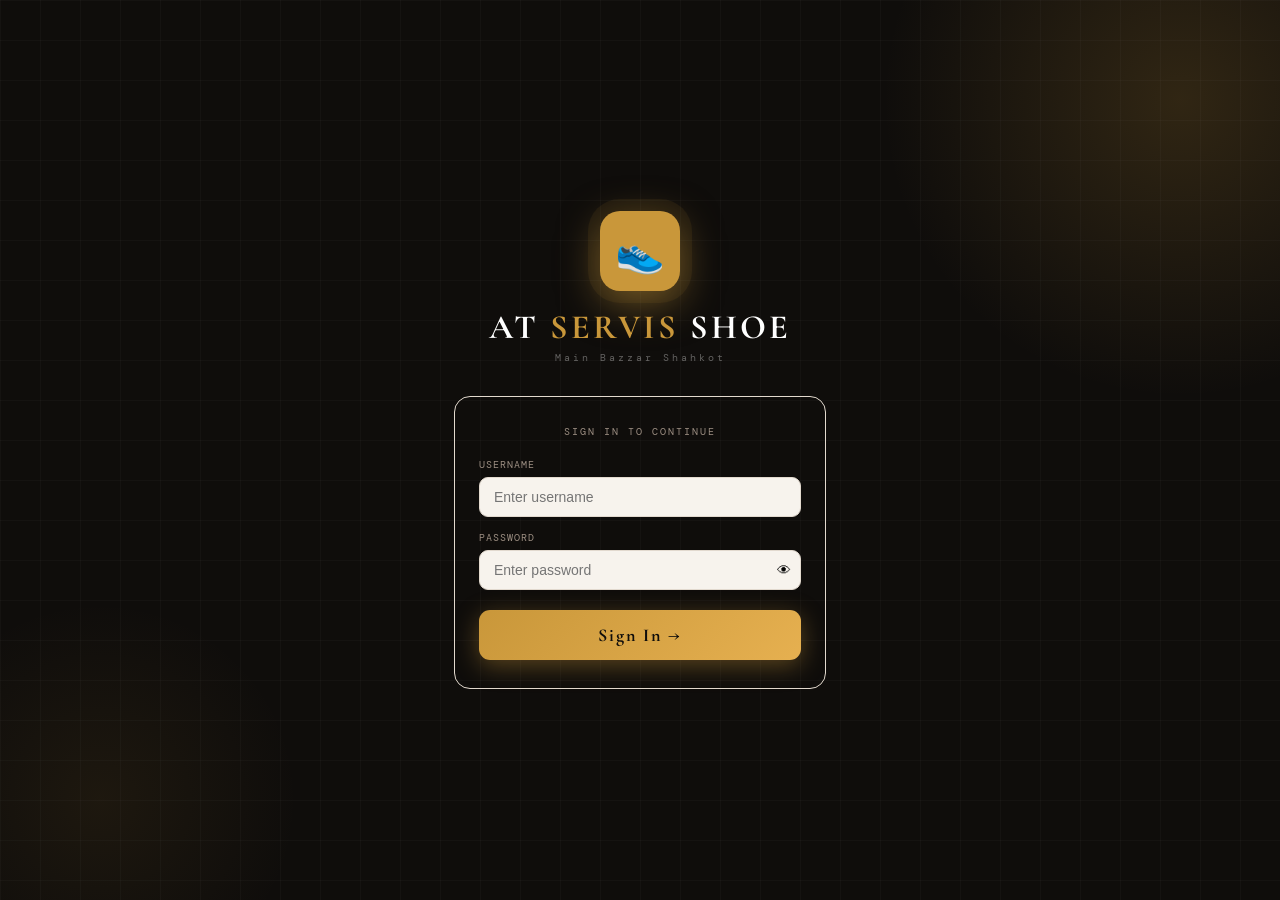
==== index.html.html @ 58db043b "Add files via upload" ====
<!DOCTYPE html>
<html lang="en">
<head>
<meta charset="UTF-8">
<meta name="viewport" content="width=device-width, initial-scale=1.0, maximum-scale=1.0, user-scalable=no">
<script>(function(){try{var t=localStorage.getItem('sc_theme');if(t==='dark')document.documentElement.setAttribute('data-theme','dark');}catch(e){}})();</script>
<title>AT SERVIS SHOE — Billing System</title>
<link href="https://fonts.googleapis.com/css2?family=Cormorant+Garamond:wght@400;600;700&family=DM+Mono:wght@300;400;500&family=Inter:wght@300;400;500;600&display=swap" rel="stylesheet">
<style>
:root{
  --ink:#0F0D0B;--text:#0F0D0B;--bg:#F7F3ED;--card:#FFFFFF;--gold:#C9973A;--gold-light:#F5E6C8;
  --rust:#A84232;--rust-light:#FAEAE6;--green:#2E7D52;--green-light:#E6F4ED;
  --border:#E2D9CE;--muted:#9C8E82;--sidebar:#1A1612;--sidebar-border:rgba(255,255,255,0.07);
  --amber:#9A6F00;--amber-light:#FFF8E7;--blue:#1E4FA3;--blue-light:#EAF2FF;
  --shadow-sm:0 1px 4px rgba(15,13,11,0.06);--shadow-md:0 4px 16px rgba(15,13,11,0.1);--shadow-lg:0 12px 40px rgba(15,13,11,0.14);
  --hdr:56px;--row-hover:#faf7f3;
}
html[data-theme="dark"]{
  --text:#EFE9E0;--bg:#15120F;--card:#221D18;
  --gold-light:rgba(201,151,58,0.16);
  --rust:#E2685A;--rust-light:rgba(168,66,50,0.2);--green:#4FBE85;--green-light:rgba(46,125,82,0.2);
  --border:#3B342B;--muted:#A89A8C;
  --amber:#E0B559;--amber-light:rgba(154,111,0,0.2);--blue:#6FA3EC;--blue-light:rgba(30,79,163,0.22);
  --shadow-sm:0 1px 4px rgba(0,0,0,0.35);--shadow-md:0 4px 16px rgba(0,0,0,0.45);--shadow-lg:0 12px 40px rgba(0,0,0,0.55);
  --row-hover:rgba(255,255,255,0.05);
}
html[data-theme="dark"] .bar-bg,html[data-theme="dark"] .exp-bar-wrap{background:#332C24;}
html[data-theme="dark"] .login-screen{background:#0F0D0B;}
html[data-theme="dark"] #loginScreen .login-card-inner{background:var(--card);border-color:var(--border);}
html[data-theme="dark"] #loginScreen input{background:#1A1612;border-color:var(--border);color:var(--text);}
html[data-theme="dark"] #loginScreen input::placeholder{color:var(--muted);}
html[data-theme="dark"] .modal-card{background:var(--card);}
html[data-theme="dark"] .inner{background:var(--card);}
*{margin:0;padding:0;box-sizing:border-box;-webkit-tap-highlight-color:transparent;}
html,body{height:100%;overflow:hidden;}
body{font-family:'Inter',sans-serif;background:var(--bg);color:var(--text);font-size:13px;transition:background-color .25s ease,color .25s ease;}
::-webkit-scrollbar{width:4px;height:4px;}
::-webkit-scrollbar-thumb{background:var(--border);border-radius:2px;}

/* ══ PRINT - BLACK & WHITE THERMAL ══ */
@media print{
  *{-webkit-print-color-adjust:exact!important;print-color-adjust:exact!important;}
  body{width:80mm;margin:0;font-family:'Courier New',Courier,monospace;font-size:11px;overflow:visible;background:#fff!important;color:#000!important;}
  .login-screen,.rcpt-overlay,.modal-bg,.toast,header,.page,.rcpt-actions{display:none!important;}
  .print-receipt{display:block!important;}
  /* Force all backgrounds to white, all text to black for B&W printers */
  .rcpt-head{background:#fff!important;color:#000!important;padding:12px 14px;text-align:center;border-bottom:3px solid #000;}
  .rcpt-logo{font-size:16px!important;letter-spacing:4px;font-weight:bold;}
  .rcpt-logo span{color:#fff!important;}
  .rcpt-tagline{color:#000!important;font-size:12px!important;font-weight:700!important;line-height:2!important;}
  .rcpt-body{padding:10px 14px;}
  .r-div{border-top:1px dashed #000!important;margin:7px 0;}
  .r-lbl{color:#555!important;font-size:9px;}
  .r-cust{font-size:13px;font-weight:bold;}
  .r-item-row{display:flex;justify-content:space-between;font-size:10px;margin-bottom:3px;}
  .r-tot-row{color:#555!important;font-size:10px;}
  .r-grand-row{font-size:15px;font-weight:bold;border-top:1px solid #000;padding-top:5px;margin-top:5px;}
  .r-pay-line{color:#555!important;font-size:9px;}
  .rcpt-pay-info{border:1px solid #ccc!important;background:#f9f9f9!important;padding:8px 10px;margin-top:8px;}
  .rcpt-pay-info *{color:#000!important;}
  .rpi-ttl{border-bottom:1px dashed #ccc!important;padding-bottom:5px;margin-bottom:6px;font-size:8px;letter-spacing:2px;}
  .rpi-jc,.rpi-ep,.rpi-bk{color:#000!important;font-weight:bold;}
  .rcpt-footer{border-top:1px dashed #000!important;padding:10px 14px;text-align:center;font-size:9px;color:#444!important;line-height:1.8;}
  .rcpt-designer{font-size:8px;color:#888!important;text-align:center;padding-bottom:8px;}
  .rcpt-designer b{color:#000!important;}
}
.print-receipt{display:none;}

/* ══ LOGIN ══ */
.login-screen{
  position:fixed;inset:0;z-index:9999;display:none;
  background:#0F0D0B;overflow-y:auto;
}
.login-screen.show{display:flex;align-items:center;justify-content:center;}

/* animated background blobs */
.login-bg{
  position:fixed;inset:0;z-index:0;overflow:hidden;pointer-events:none;
}
.login-bg::before{
  content:'';position:absolute;
  width:600px;height:600px;border-radius:50%;
  background:radial-gradient(circle,rgba(201,151,58,0.18),transparent 70%);
  top:-200px;right:-200px;animation:blobFloat 8s ease-in-out infinite alternate;
}
.login-bg::after{
  content:'';position:absolute;
  width:400px;height:400px;border-radius:50%;
  background:radial-gradient(circle,rgba(201,151,58,0.08),transparent 70%);
  bottom:-100px;left:-100px;animation:blobFloat 10s ease-in-out infinite alternate-reverse;
}
@keyframes blobFloat{from{transform:translate(0,0) scale(1);}to{transform:translate(30px,20px) scale(1.08);}}

/* grid pattern overlay */
.login-grid{
  position:fixed;inset:0;z-index:0;pointer-events:none;
  background-image:
    linear-gradient(rgba(255,255,255,0.025) 1px,transparent 1px),
    linear-gradient(90deg,rgba(255,255,255,0.025) 1px,transparent 1px);
  background-size:40px 40px;
}

/* mobile: single column stacked */
.login-top-brand{
  position:relative;z-index:1;
  padding:40px 28px 20px;text-align:center;
  display:flex;flex-direction:column;align-items:center;
}
.ltb-icon{
  width:72px;height:72px;background:var(--gold);border-radius:20px;
  display:flex;align-items:center;justify-content:center;font-size:34px;
  box-shadow:0 8px 32px rgba(201,151,58,0.5),0 0 0 8px rgba(201,151,58,0.1);
  margin-bottom:18px;animation:iconPulse 3s ease-in-out infinite;
}
@keyframes iconPulse{0%,100%{box-shadow:0 8px 32px rgba(201,151,58,0.5),0 0 0 8px rgba(201,151,58,0.1);}50%{box-shadow:0 8px 40px rgba(201,151,58,0.6),0 0 0 16px rgba(201,151,58,0.06);}}
.ltb-brand{font-family:'Cormorant Garamond',serif;font-size:32px;font-weight:700;letter-spacing:6px;color:#fff;line-height:1;}
.ltb-brand span{color:var(--gold);}
.ltb-sub{font-family:'DM Mono',monospace;font-size:10px;color:rgba(255,255,255,0.3);letter-spacing:3px;margin-top:6px;}
.ltb-tagline{margin-top:14px;font-size:12px;color:rgba(255,255,255,0.4);line-height:1.7;max-width:280px;}

/* form card */
.login-card{
  position:relative;z-index:1;
  margin:0 16px 16px;
  background:rgba(255,255,255,0.97);
  border-radius:20px;
  padding:28px 24px 24px;
  box-shadow:0 24px 64px rgba(0,0,0,0.5),0 0 0 1px rgba(255,255,255,0.1);
  animation:cardSlide 0.5s cubic-bezier(0.34,1.2,0.64,1);
}
@keyframes cardSlide{from{opacity:0;transform:translateY(30px);}to{opacity:1;transform:translateY(0);}}
.lc-header{margin-bottom:22px;}
.lc-title{font-family:'Cormorant Garamond',serif;font-size:24px;font-weight:700;color:var(--ink);margin-bottom:3px;}
.lc-sub{font-size:12px;color:var(--muted);}

/* input group */
.lr-field{display:flex;flex-direction:column;gap:5px;margin-bottom:14px;}
.lr-label{font-family:'DM Mono',monospace;font-size:9px;letter-spacing:2.5px;text-transform:uppercase;color:var(--muted);}
.lr-input-wrap{position:relative;}
.lr-input-icon{position:absolute;left:13px;top:50%;transform:translateY(-50%);font-size:15px;pointer-events:none;}
.lr-input{
  width:100%;padding:13px 14px 13px 40px;
  border:1.5px solid var(--border);border-radius:10px;
  font-family:'Inter',sans-serif;font-size:15px;color:var(--ink);background:#fff;
  outline:none;transition:all 0.2s;
  /* bigger tap target */
  min-height:50px;
}
.lr-input:focus{border-color:var(--gold);box-shadow:0 0 0 4px rgba(201,151,58,0.12);}
.lr-input::placeholder{color:#bbb;}

/* password toggle */
.pw-toggle{
  position:absolute;right:12px;top:50%;transform:translateY(-50%);
  background:none;border:none;cursor:pointer;font-size:16px;color:var(--muted);
  padding:4px;border-radius:4px;line-height:1;
}

/* error */
.lr-error{
  background:var(--rust-light);border:1px solid #f0c4b8;border-radius:8px;
  padding:10px 14px;font-size:12px;color:var(--rust);font-family:'DM Mono',monospace;
  margin-bottom:14px;display:none;align-items:center;gap:8px;
}
.lr-error.show{display:flex;}

/* sign in button */
.lr-btn{
  width:100%;padding:15px;border:none;border-radius:12px;
  background:linear-gradient(135deg,#C9973A,#E6B050,#C9973A);
  background-size:200% auto;
  color:#0F0D0B;
  font-family:'Cormorant Garamond',serif;font-size:18px;font-weight:700;
  letter-spacing:3px;text-transform:uppercase;cursor:pointer;
  transition:all 0.3s;
  box-shadow:0 4px 20px rgba(201,151,58,0.4);
  margin-top:8px;min-height:52px;
}
.lr-btn:hover{background-position:right center;box-shadow:0 8px 28px rgba(201,151,58,0.5);}
.lr-btn:active{transform:scale(0.98);box-shadow:0 2px 12px rgba(201,151,58,0.3);}

/* divider + info */
.lc-divider{display:flex;align-items:center;gap:10px;margin:18px 0 14px;}
.lc-divider::before,.lc-divider::after{content:'';flex:1;height:1px;background:var(--border);}
.lc-divider span{font-family:'DM Mono',monospace;font-size:9px;color:var(--muted);letter-spacing:1px;white-space:nowrap;}
.lc-info{background:var(--bg);border:1px solid var(--border);border-radius:10px;padding:12px 14px;}
.lci-row{display:flex;align-items:center;gap:10px;padding:5px 0;}
.lci-row:not(:last-child){border-bottom:1px solid var(--border);}
.lci-icon{font-size:18px;flex-shrink:0;}
.lci-text{flex:1;}
.lci-name{font-size:12px;font-weight:600;color:var(--ink);}
.lci-access{font-family:'DM Mono',monospace;font-size:10px;color:var(--muted);margin-top:1px;}

/* designer credit - visible on white card on mobile */
.lc-credit{text-align:center;margin-top:18px;padding-top:14px;border-top:1px solid var(--border);font-family:'DM Mono',monospace;font-size:10px;color:var(--muted);letter-spacing:1px;}
.lc-credit b{color:var(--gold);font-weight:600;}

/* ── DESKTOP LOGIN OVERRIDE ── */
@media(min-width:768px){
  .login-screen.show{display:flex;align-items:center;justify-content:center;}
}

/* ══ HEADER ══ */
header{
  background:var(--sidebar);color:#fff;height:var(--hdr);
  padding:0 16px;display:none;align-items:center;justify-content:space-between;
  border-bottom:2px solid var(--gold);position:fixed;top:0;left:0;right:0;z-index:40;
  box-shadow:0 2px 20px rgba(0,0,0,0.3);
}
header.show{display:flex;}
.logo-wrap{display:flex;align-items:center;gap:8px;flex-shrink:0;}
.logo-icon{width:28px;height:28px;background:var(--gold);border-radius:6px;display:flex;align-items:center;justify-content:center;font-size:14px;flex-shrink:0;}
.logo{font-family:'Cormorant Garamond',serif;font-size:18px;font-weight:700;letter-spacing:3px;color:#fff;}
.logo span{color:var(--gold);}
.logo-sub{font-family:'DM Mono',monospace;font-size:7px;color:var(--muted);letter-spacing:2px;display:none;}
.nav-tabs{display:flex;align-items:stretch;flex:1;margin:0 8px;overflow-x:auto;overflow-y:hidden;}
.nav-tabs::-webkit-scrollbar{height:0;}
.nav-tab{
  padding:0 14px;font-size:10px;font-family:'DM Mono',monospace;letter-spacing:1px;
  text-transform:uppercase;cursor:pointer;border:none;background:transparent;
  color:var(--muted);border-bottom:2px solid transparent;
  transition:all 0.2s;white-space:nowrap;display:flex;align-items:center;gap:5px;
  height:100%;margin-bottom:-2px;flex-shrink:0;
}
.nav-tab:hover{color:#fff;}
.nav-tab.active{color:var(--gold);border-bottom-color:var(--gold);}
.header-right{display:flex;align-items:center;gap:8px;flex-shrink:0;}
.header-date{font-family:'DM Mono',monospace;font-size:9px;color:var(--muted);display:none;}
.user-badge{display:flex;align-items:center;gap:6px;background:rgba(255,255,255,0.06);border:1px solid rgba(255,255,255,0.1);border-radius:7px;padding:5px 10px;}
.user-avatar{width:22px;height:22px;border-radius:5px;display:flex;align-items:center;justify-content:center;font-size:11px;font-weight:700;flex-shrink:0;}
.ua-admin{background:var(--gold);color:var(--ink);}
.ua-sales{background:#2E7D52;color:#fff;}
.user-name{font-family:'DM Mono',monospace;font-size:9px;color:#fff;letter-spacing:0.5px;}
.user-role{font-family:'DM Mono',monospace;font-size:8px;color:var(--muted);display:none;}
.logout-btn{background:rgba(168,66,50,0.15);border:1px solid rgba(168,66,50,0.3);color:var(--rust);border-radius:6px;padding:5px 8px;font-family:'DM Mono',monospace;font-size:9px;cursor:pointer;white-space:nowrap;}
.logout-btn:hover{background:rgba(168,66,50,0.25);}

/* ══ PAGES ══ */
.page{display:none;position:fixed;top:var(--hdr);left:0;right:0;bottom:0;overflow-y:auto;}
.page.active{display:block;}

/* ══ BILLING ══ */
.billing-layout{display:flex;flex-direction:column;height:100%;}

/* CATALOGUE */
.catalogue-panel{padding:14px;background:var(--bg);flex-shrink:0;}
.cat-header{display:flex;justify-content:space-between;align-items:center;margin-bottom:10px;}
.cat-title{font-family:'Cormorant Garamond',serif;font-size:16px;font-weight:700;}
.cat-count{font-family:'DM Mono',monospace;font-size:9px;color:var(--muted);background:var(--card);border:1px solid var(--border);padding:2px 8px;border-radius:10px;}
.search-row{margin-bottom:10px;}
.search-input-wrap{position:relative;}
.search-input-wrap input{width:100%;padding:9px 12px 9px 32px;border:1.5px solid var(--border);border-radius:8px;font-family:'Inter',sans-serif;font-size:13px;background:var(--card);color:var(--text);outline:none;transition:border-color 0.2s;}
.search-input-wrap input:focus{border-color:var(--gold);}
.search-icon{position:absolute;left:9px;top:50%;transform:translateY(-50%);color:var(--muted);font-size:13px;pointer-events:none;}
.cat-filters{display:flex;gap:5px;margin-bottom:10px;overflow-x:auto;padding-bottom:2px;}
.cat-filters::-webkit-scrollbar{height:0;}
.cat-filter{padding:4px 12px;border:1.5px solid var(--border);border-radius:20px;font-size:11px;cursor:pointer;background:var(--card);color:var(--muted);transition:all 0.18s;font-family:'Inter',sans-serif;white-space:nowrap;flex-shrink:0;}
.cat-filter.active,.cat-filter:hover{background:var(--ink);color:#fff;border-color:var(--ink);}
.product-grid{display:grid;grid-template-columns:repeat(auto-fill,minmax(140px,1fr));gap:10px;}
.product-card{background:var(--card);border:1.5px solid var(--border);border-radius:10px;padding:12px;cursor:pointer;transition:all 0.18s;position:relative;box-shadow:var(--shadow-sm);}
.product-card:active{transform:scale(0.97);}
.product-card.oos{opacity:0.4;pointer-events:none;}
.p-emoji{font-size:28px;display:block;margin-bottom:6px;text-align:center;line-height:1;}
.p-name{font-family:'Cormorant Garamond',serif;font-size:13px;font-weight:700;margin-bottom:2px;line-height:1.3;}
.p-brand{font-size:10px;color:var(--muted);font-family:'DM Mono',monospace;margin-bottom:4px;}
.p-price{font-family:'DM Mono',monospace;font-size:12px;font-weight:500;color:var(--gold);}
.p-stock{font-size:9px;color:var(--muted);margin-top:2px;font-family:'DM Mono',monospace;}
.p-stock.low{color:var(--rust);}
.p-add{position:absolute;top:8px;right:8px;background:var(--gold);color:#fff;width:20px;height:20px;border-radius:50%;display:flex;align-items:center;justify-content:center;font-size:14px;font-weight:700;opacity:0;transition:all 0.18s;}
.product-card:hover .p-add{opacity:1;}

/* CART TOGGLE (mobile) */
.cart-toggle-bar{
  display:flex;align-items:center;justify-content:space-between;
  background:var(--sidebar);color:#fff;padding:10px 16px;cursor:pointer;
  border-top:1px solid var(--sidebar-border);flex-shrink:0;
}
.ctb-left{display:flex;align-items:center;gap:8px;font-family:'Cormorant Garamond',serif;font-size:14px;}
.ctb-count{background:var(--gold);color:var(--ink);width:20px;height:20px;border-radius:50%;font-family:'DM Mono',monospace;font-size:10px;font-weight:700;display:flex;align-items:center;justify-content:center;}
.ctb-total{font-family:'DM Mono',monospace;font-size:12px;color:var(--gold);}
.ctb-arrow{font-size:12px;color:var(--muted);transition:transform 0.2s;}
.ctb-arrow.open{transform:rotate(180deg);}

/* CART DRAWER */
.cart-drawer{
  background:var(--sidebar);color:#fff;
  max-height:0;overflow:hidden;transition:max-height 0.3s ease;flex-shrink:0;
}
.cart-drawer.open{max-height:80vh;overflow-y:auto;}
.cart-wrap-inner{padding:12px 16px;}
.inv-section-label{font-family:'DM Mono',monospace;font-size:9px;letter-spacing:2px;text-transform:uppercase;color:var(--muted);margin-bottom:7px;}
.cust-grid{display:grid;grid-template-columns:1fr 1fr;gap:6px;margin-bottom:10px;}
.inv-input{background:rgba(255,255,255,0.07);border:1px solid rgba(255,255,255,0.12);border-radius:6px;padding:8px 10px;font-family:'Inter',sans-serif;font-size:12px;color:#fff;outline:none;transition:border-color 0.18s;width:100%;}
.inv-input:focus{border-color:var(--gold);}
.inv-input::placeholder{color:rgba(255,255,255,0.3);}
.cart-items-list{margin-bottom:10px;}
.cart-empty-state{text-align:center;padding:20px;color:var(--muted);font-family:'DM Mono',monospace;font-size:11px;}
.cart-item{display:flex;align-items:center;gap:8px;padding:8px 0;border-bottom:1px solid var(--sidebar-border);}
.ci-emoji{font-size:18px;flex-shrink:0;}
.ci-info{flex:1;min-width:0;}
.ci-name{font-size:12px;font-weight:500;white-space:nowrap;overflow:hidden;text-overflow:ellipsis;color:#fff;}
.ci-price{font-family:'DM Mono',monospace;font-size:10px;color:var(--muted);}
.ci-qty{display:flex;align-items:center;gap:4px;flex-shrink:0;}
.ci-btn{width:22px;height:22px;border-radius:4px;border:1px solid rgba(255,255,255,0.15);background:rgba(255,255,255,0.05);color:#fff;cursor:pointer;font-size:14px;display:flex;align-items:center;justify-content:center;transition:background 0.15s;}
.ci-btn:hover{background:rgba(255,255,255,0.15);}
.ci-btn.rm{border-color:rgba(168,66,50,0.5);color:var(--rust);}
.ci-n{font-family:'DM Mono',monospace;font-size:12px;min-width:16px;text-align:center;color:#fff;}
.ci-total{font-family:'DM Mono',monospace;font-size:11px;color:var(--gold);min-width:64px;text-align:right;flex-shrink:0;}
.totals-section{padding:10px 0;border-top:1px solid var(--sidebar-border);}
.t-row{display:flex;justify-content:space-between;font-size:11px;margin-bottom:5px;color:rgba(255,255,255,0.45);font-family:'DM Mono',monospace;}
.t-row.disc-line{color:#6dde8b;}
.t-row.grand{font-size:16px;font-weight:700;color:var(--gold);margin-top:8px;padding-top:8px;border-top:1px solid var(--sidebar-border);margin-bottom:0;font-family:'Cormorant Garamond',serif;}
.disc-row{display:flex;gap:6px;margin-bottom:8px;align-items:center;}
.disc-prefix{font-family:'DM Mono',monospace;font-size:12px;color:var(--gold);flex-shrink:0;}
.disc-row input{flex:1;background:rgba(255,255,255,0.07);border:1px solid rgba(255,255,255,0.12);border-radius:6px;padding:7px 9px;font-family:'DM Mono',monospace;font-size:12px;color:#fff;outline:none;}
.disc-row input:focus{border-color:var(--gold);}
.disc-row input::placeholder{color:rgba(255,255,255,0.3);}
.disc-apply{background:rgba(201,151,58,0.15);border:1px solid rgba(201,151,58,0.4);color:var(--gold);border-radius:6px;padding:7px 10px;font-size:10px;cursor:pointer;font-family:'DM Mono',monospace;letter-spacing:0.5px;}
.disc-apply:hover{background:rgba(201,151,58,0.28);}
.pay-methods{display:grid;grid-template-columns:1fr 1fr;gap:5px;margin:10px 0;}
.pay-btn{padding:7px 4px;border:1.5px solid rgba(255,255,255,0.1);border-radius:7px;background:transparent;color:var(--muted);font-size:10px;cursor:pointer;text-align:center;transition:all 0.18s;font-family:'Inter',sans-serif;}
.pay-btn .pi{display:block;font-size:15px;margin-bottom:2px;}
.pay-btn.active{border-color:var(--gold);color:var(--gold);background:rgba(201,151,58,0.08);}
.cash-box{display:none;gap:6px;margin-bottom:8px;}
.cash-box.show{display:flex;}
.cash-box input{flex:1;background:rgba(255,255,255,0.07);border:1px solid rgba(255,255,255,0.12);border-radius:6px;padding:8px 10px;font-family:'DM Mono',monospace;font-size:12px;color:#fff;outline:none;}
.cash-box input:focus{border-color:var(--gold);}
.change-box{background:rgba(46,125,82,0.12);border:1px solid rgba(46,125,82,0.3);border-radius:6px;padding:6px 10px;font-family:'DM Mono',monospace;font-size:11px;color:#6dde8b;display:none;margin-bottom:6px;}
.change-box.show{display:block;}
.inv-btn{width:100%;padding:12px;border-radius:8px;border:none;font-family:'Cormorant Garamond',serif;font-size:14px;font-weight:700;letter-spacing:2px;text-transform:uppercase;cursor:pointer;transition:all 0.2s;margin-top:6px;}
.btn-gen{background:linear-gradient(135deg,var(--gold),#E6B050);color:var(--ink);box-shadow:0 4px 16px rgba(201,151,58,0.3);}
.btn-gen:hover{transform:translateY(-1px);}
.btn-clr{background:transparent;color:rgba(168,66,50,0.8);border:1.5px solid rgba(168,66,50,0.35);font-size:11px;padding:8px;margin-top:4px;letter-spacing:1px;}

/* ══ INNER PAGES ══ */
.inner{padding:16px;max-width:1100px;margin:0 auto;}
.inner-hdr{display:flex;justify-content:space-between;align-items:center;margin-bottom:18px;flex-wrap:wrap;gap:10px;}
.inner-ttl{font-family:'Cormorant Garamond',serif;font-size:22px;font-weight:700;}
.inner-ttl small{font-family:'DM Mono',monospace;font-size:10px;color:var(--muted);font-weight:400;display:block;margin-top:2px;}
.action-btn{background:var(--ink);color:var(--gold);border:2px solid var(--gold);padding:8px 16px;border-radius:8px;font-family:'DM Mono',monospace;font-size:11px;letter-spacing:1px;cursor:pointer;transition:all 0.2s;}
.action-btn:hover{background:var(--gold);color:var(--ink);}

/* KPI CARDS */
.kpi-grid{display:grid;grid-template-columns:repeat(auto-fill,minmax(150px,1fr));gap:10px;margin-bottom:20px;}
.kpi{background:var(--card);border:1px solid var(--border);border-radius:10px;padding:14px;box-shadow:var(--shadow-sm);}
.kpi-label{font-family:'DM Mono',monospace;font-size:9px;letter-spacing:2px;color:var(--muted);text-transform:uppercase;margin-bottom:5px;}
.kpi-val{font-family:'Cormorant Garamond',serif;font-size:20px;font-weight:700;color:var(--text);}
.kpi-val.gold{color:var(--amber);}
.kpi-val.green{color:var(--green);}
.kpi-val.red{color:var(--rust);}

/* DATA TABLE */
.tbl-wrap{background:var(--card);border:1px solid var(--border);border-radius:10px;overflow:hidden;box-shadow:var(--shadow-sm);overflow-x:auto;}
.data-tbl{width:100%;border-collapse:collapse;min-width:600px;}
.data-tbl thead tr{background:var(--ink);}
.data-tbl th{padding:11px 14px;text-align:left;font-family:'DM Mono',monospace;font-size:9px;letter-spacing:2px;font-weight:400;color:rgba(255,255,255,0.5);text-transform:uppercase;white-space:nowrap;}
.data-tbl td{padding:10px 14px;border-bottom:1px solid var(--border);font-size:12px;vertical-align:middle;}
.data-tbl tbody tr:last-child td{border-bottom:none;}
.data-tbl tbody tr:hover td{background:var(--row-hover);}
.td-em{font-size:18px;}
.td-name{font-weight:600;font-family:'Cormorant Garamond',serif;font-size:14px;}
.td-mono{font-family:'DM Mono',monospace;color:var(--amber);}
.td-stk{font-family:'DM Mono',monospace;}
.td-stk.low{color:var(--rust);font-weight:600;}
.badge{font-size:10px;background:var(--gold-light);color:var(--amber);padding:2px 8px;border-radius:20px;font-family:'DM Mono',monospace;font-weight:500;}
.badge.green{background:var(--green-light);color:var(--green);}
.badge.red{background:var(--rust-light);color:var(--rust);}
.act-btns{display:flex;gap:5px;flex-wrap:wrap;}
.btn-ed,.btn-dl{padding:4px 10px;border-radius:5px;font-size:10px;cursor:pointer;font-family:'DM Mono',monospace;border:none;transition:all 0.18s;}
.btn-ed{background:var(--gold-light);color:var(--amber);border:1px solid #e8d5a8;}
.btn-ed:hover{background:var(--gold);color:#fff;}
.btn-dl{background:var(--rust-light);color:var(--rust);border:1px solid #f0c4b8;}
.btn-dl:hover{background:var(--rust);color:#fff;}

/* SALES */
.sales-grid{display:grid;grid-template-columns:1fr;gap:20px;}
.sec-ttl{font-family:'Cormorant Garamond',serif;font-size:16px;font-weight:700;color:var(--text);margin-bottom:12px;padding-bottom:8px;border-bottom:1px solid var(--border);}
.chart-label{font-family:'DM Mono',monospace;font-size:9px;color:var(--muted);margin-bottom:8px;letter-spacing:1px;}
.bar-row{display:flex;align-items:center;gap:8px;margin-bottom:7px;}
.bar-month{font-family:'DM Mono',monospace;font-size:9px;width:28px;text-align:right;color:var(--muted);flex-shrink:0;}
.bar-tracks{flex:1;display:flex;flex-direction:column;gap:2px;}
.bar-bg{background:#EEE9E2;border-radius:3px;height:9px;overflow:hidden;}
.bar-fg{height:100%;border-radius:3px;transition:width 0.5s ease;}
.bar-fg.rev{background:var(--gold);}
.bar-fg.prf{background:var(--green);}
.bar-nums{font-family:'DM Mono',monospace;font-size:9px;width:90px;text-align:right;flex-shrink:0;line-height:1.6;}
.s-full{grid-column:1/-1;}
.filter-strip{display:flex;gap:6px;align-items:center;margin-bottom:12px;flex-wrap:wrap;}
.filter-strip select{padding:7px 10px;border:1.5px solid var(--border);border-radius:7px;font-family:'DM Mono',monospace;font-size:11px;background:var(--card);color:var(--text);outline:none;cursor:pointer;}
.pill{display:inline-block;font-size:9px;font-family:'DM Mono',monospace;padding:2px 8px;border-radius:12px;font-weight:500;}
.pill-cash{background:var(--amber-light);color:var(--amber);}
.pill-ep{background:var(--green-light);color:var(--green);}
.pill-jc{background:var(--rust-light);color:var(--rust);}
.pill-bank{background:var(--blue-light);color:var(--blue);}
.p-pos{color:var(--green);font-family:'DM Mono',monospace;}
.p-neg{color:var(--rust);font-family:'DM Mono',monospace;}
.empty-state{text-align:center;padding:30px;color:var(--muted);font-family:'DM Mono',monospace;font-size:11px;}

/* RETURNS */
.returns-layout{display:flex;flex-direction:column;}
.ret-form{padding:16px;background:var(--card);border-bottom:1px solid var(--border);}
.ret-hist{padding:16px;background:var(--bg);}
.ret-toggle{display:flex;border:1.5px solid var(--border);border-radius:8px;overflow:hidden;margin-bottom:16px;}
.rt-btn{flex:1;padding:10px;border:none;background:transparent;font-family:'DM Mono',monospace;font-size:11px;letter-spacing:1px;cursor:pointer;transition:all 0.2s;color:var(--muted);}
.rt-btn.act-cust{background:var(--rust-light);color:var(--rust);font-weight:600;}
.rt-btn.act-deft{background:var(--amber-light);color:var(--amber);font-weight:600;}
.rt-div{width:1px;background:var(--border);}
.ret-form-ttl{font-family:'Cormorant Garamond',serif;font-size:17px;font-weight:700;margin-bottom:3px;}
.ret-form-sub{font-size:11px;color:var(--muted);margin-bottom:14px;}
.rf-grp{display:flex;flex-direction:column;gap:5px;margin-bottom:12px;}
.rf-lbl{font-family:'DM Mono',monospace;font-size:9px;letter-spacing:2px;text-transform:uppercase;color:var(--muted);}
.rf-inp{padding:9px 12px;border:1.5px solid var(--border);border-radius:7px;font-family:'Inter',sans-serif;font-size:13px;color:var(--text);background:var(--card);outline:none;transition:border-color 0.18s;width:100%;}
.rf-inp:focus{border-color:var(--gold);}
.rf-inp::placeholder{color:var(--muted);}
.rf-sel{padding:9px 12px;border:1.5px solid var(--border);border-radius:7px;font-family:'Inter',sans-serif;font-size:13px;color:var(--text);background:var(--card);outline:none;width:100%;cursor:pointer;}
.rf-2col{display:grid;grid-template-columns:1fr 1fr;gap:10px;margin-bottom:12px;}
.ret-items-box{border:1.5px solid var(--border);border-radius:8px;overflow:hidden;margin-bottom:10px;}
.ret-items-hdr{background:var(--ink);color:#fff;padding:8px 12px;font-family:'DM Mono',monospace;font-size:9px;letter-spacing:2px;}
.ret-item-row{display:flex;align-items:center;gap:8px;padding:9px 12px;border-bottom:1px solid var(--border);}
.ret-item-row:last-child{border-bottom:none;}
.ri-emoji{font-size:18px;flex-shrink:0;}
.ri-info{flex:1;min-width:0;}
.ri-name{font-size:12px;font-weight:600;}
.ri-meta{font-family:'DM Mono',monospace;font-size:9px;color:var(--muted);}
.ret-qty-inp{width:50px;padding:5px 7px;border:1.5px solid var(--border);border-radius:5px;font-family:'DM Mono',monospace;font-size:12px;text-align:center;outline:none;}
.ret-qty-inp:focus{border-color:var(--gold);}
.ret-summary{background:var(--bg);border:1px solid var(--border);border-radius:8px;padding:10px 13px;margin-bottom:12px;font-family:'DM Mono',monospace;font-size:12px;}
.rs-row{display:flex;justify-content:space-between;margin-bottom:4px;color:var(--muted);}
.rs-row.rs-total{font-size:13px;font-weight:700;color:var(--text);margin-top:6px;padding-top:6px;border-top:1px solid var(--border);margin-bottom:0;}
.btn-ret{width:100%;padding:11px;border-radius:8px;border:none;font-family:'Cormorant Garamond',serif;font-size:14px;font-weight:700;letter-spacing:2px;text-transform:uppercase;cursor:pointer;transition:all 0.2s;}
.btn-ret.cust{background:var(--rust);color:#fff;}
.btn-ret.deft{background:var(--amber);color:#fff;}
.lookup-result{background:var(--green-light);border:1.5px solid var(--green);border-radius:8px;padding:10px;margin-bottom:12px;display:none;}
.lookup-result.show{display:block;}
.lr-ttl{font-family:'DM Mono',monospace;font-size:9px;letter-spacing:2px;color:var(--green);margin-bottom:4px;text-transform:uppercase;}
.ret-kpis{display:grid;grid-template-columns:repeat(auto-fill,minmax(140px,1fr));gap:8px;margin-bottom:16px;}
.rk{background:var(--card);border:1px solid var(--border);border-radius:10px;padding:11px 13px;box-shadow:var(--shadow-sm);}
.rk-lbl{font-family:'DM Mono',monospace;font-size:9px;letter-spacing:2px;color:var(--muted);text-transform:uppercase;margin-bottom:4px;}
.rk-val{font-family:'Cormorant Garamond',serif;font-size:20px;font-weight:700;}
.rk-val.red{color:var(--rust);}
.rk-val.amb{color:var(--amber);}
.hist-tabs{display:flex;gap:5px;margin-bottom:12px;flex-wrap:wrap;}
.ht{padding:5px 12px;border:1.5px solid var(--border);border-radius:20px;font-size:10px;cursor:pointer;background:var(--card);color:var(--muted);transition:all 0.18s;font-family:'DM Mono',monospace;}
.ht.active{background:var(--ink);color:var(--gold);border-color:var(--ink);}
.pill-cr{background:var(--rust-light);color:var(--rust);}
.pill-df{background:var(--amber-light);color:var(--amber);}

/* MODAL */
.modal-bg{display:none;position:fixed;inset:0;background:rgba(15,13,11,0.7);z-index:200;align-items:center;justify-content:center;backdrop-filter:blur(2px);}
.modal-bg.show{display:flex;}
.modal-card{background:var(--card);border-radius:14px;width:460px;max-width:96vw;max-height:92vh;overflow-y:auto;box-shadow:var(--shadow-lg);animation:popIn 0.25s ease;margin:8px;}
@keyframes popIn{from{transform:scale(0.95) translateY(16px);opacity:0}to{transform:scale(1) translateY(0);opacity:1}}
.modal-top{background:var(--ink);color:#fff;padding:16px 20px;display:flex;justify-content:space-between;align-items:center;border-radius:14px 14px 0 0;position:sticky;top:0;z-index:1;}
.modal-ttl{font-family:'Cormorant Garamond',serif;font-size:16px;font-weight:700;}
.modal-x{background:none;border:none;color:var(--muted);font-size:22px;cursor:pointer;line-height:1;transition:color 0.15s;}
.modal-x:hover{color:#fff;}
.modal-body{padding:20px;}
.f-row{display:grid;grid-template-columns:1fr 1fr;gap:12px;margin-bottom:12px;}
.f-grp{display:flex;flex-direction:column;gap:4px;}
.f-lbl{font-family:'DM Mono',monospace;font-size:9px;letter-spacing:2px;text-transform:uppercase;color:var(--muted);}
.f-inp{padding:9px 12px;border:1.5px solid var(--border);border-radius:7px;font-family:'Inter',sans-serif;font-size:13px;color:var(--text);background:var(--card);outline:none;transition:border-color 0.18s;}
.f-inp:focus{border-color:var(--gold);}
.emoji-auto{font-size:26px;width:44px;height:44px;display:flex;align-items:center;justify-content:center;border-radius:9px;background:var(--gold-light);border:1.5px solid var(--gold);margin-top:4px;}
.cat-chip{padding:4px 10px;border:1px solid var(--border);border-radius:5px;font-family:'DM Mono',monospace;font-size:9px;cursor:pointer;background:var(--bg);color:var(--muted);}
.cat-chip:hover{border-color:var(--gold);color:var(--amber);}
.modal-foot{padding:0 20px 20px;display:flex;gap:8px;}
.btn-sv{flex:1;padding:10px;background:var(--ink);color:var(--gold);border:none;border-radius:8px;font-family:'Cormorant Garamond',serif;font-size:14px;font-weight:700;cursor:pointer;}
.btn-sv:hover{background:#2d2420;}
.btn-cn{padding:10px 16px;background:transparent;color:var(--muted);border:1.5px solid var(--border);border-radius:8px;font-family:'Inter',sans-serif;font-size:12px;cursor:pointer;}

/* RECEIPT */
.rcpt-overlay{display:none;position:fixed;inset:0;background:rgba(15,13,11,0.85);z-index:300;align-items:center;justify-content:center;backdrop-filter:blur(3px);}
.rcpt-overlay.show{display:flex;}
.rcpt-card{background:#fff;color:var(--ink);width:340px;max-width:96vw;max-height:92vh;overflow-y:auto;border-radius:12px;box-shadow:var(--shadow-lg);animation:popIn 0.3s ease;margin:8px;}
.rcpt-head{background:#fff;color:var(--ink);padding:18px 20px 14px;text-align:center;border-bottom:2px solid var(--border);}
.rcpt-logo{font-family:'Cormorant Garamond',serif;font-size:20px;font-weight:700;letter-spacing:5px;}
.rcpt-logo span{color:var(--gold);}
.rcpt-tagline{font-family:'DM Mono',monospace;font-size:9px;color:var(--muted);margin-top:5px;line-height:1.8;}
.rcpt-body{padding:14px 18px;}
.r-div{border:none;border-top:1px dashed #ddd;margin:9px 0;}
.r-lbl{font-family:'DM Mono',monospace;font-size:9px;color:var(--muted);margin-bottom:2px;}
.r-cust{font-size:13px;font-weight:600;margin-bottom:2px;}
.r-item-row{display:flex;justify-content:space-between;font-size:12px;margin-bottom:4px;align-items:baseline;}
.r-item-l{display:flex;gap:5px;}
.r-item-q{font-family:'DM Mono',monospace;color:var(--muted);min-width:20px;}
.r-tot-row{display:flex;justify-content:space-between;font-size:11px;margin-bottom:3px;font-family:'DM Mono',monospace;color:var(--muted);}
.r-grand-row{display:flex;justify-content:space-between;font-family:'Cormorant Garamond',serif;font-size:19px;font-weight:700;margin:7px 0;}
.r-pay-line{font-family:'DM Mono',monospace;font-size:9px;color:var(--muted);}
.rcpt-pay-info{margin-top:10px;background:#faf7f2;border:1px dashed var(--border);border-radius:7px;padding:10px 12px;}
.rpi-ttl{font-family:'DM Mono',monospace;font-size:8px;letter-spacing:2px;color:var(--muted);text-transform:uppercase;margin-bottom:7px;text-align:center;padding-bottom:5px;border-bottom:1px dashed var(--border);}
.rpi-row{display:flex;justify-content:space-between;align-items:flex-start;margin-bottom:5px;gap:8px;}
.rpi-lbl{font-family:'DM Mono',monospace;font-size:9px;font-weight:600;flex-shrink:0;}
.rpi-jc{color:#c0392b;}.rpi-ep{color:#1a7a4a;}.rpi-bk{color:#2253A0;}
.rpi-val{font-family:'DM Mono',monospace;font-size:9px;color:var(--ink);text-align:right;}
.rpi-val-blk{font-family:'DM Mono',monospace;font-size:9px;color:var(--ink);text-align:right;display:flex;flex-direction:column;line-height:1.7;}
.rcpt-footer{text-align:center;padding:10px 18px;border-top:1px dashed #ddd;font-family:'DM Mono',monospace;font-size:9px;color:var(--muted);line-height:1.8;}
.rcpt-designer{text-align:center;padding:6px 18px 14px;font-family:'DM Mono',monospace;font-size:8px;color:#ccc;letter-spacing:1px;}
.rcpt-designer b{color:var(--gold);}
.rcpt-actions{display:flex;gap:8px;padding:0 18px 16px;}
.rcpt-btn{flex:1;padding:10px;border-radius:8px;border:none;cursor:pointer;font-family:'Inter',sans-serif;font-size:12px;font-weight:600;transition:all 0.18s;}
.rb-print{background:var(--ink);color:#fff;}
.rb-print:hover{background:#2d2420;}
.rb-close{background:#F7F3ED;color:#0F0D0B;border:1.5px solid var(--border);}

.exp-cat-badge{display:inline-flex;align-items:center;gap:5px;font-size:10px;font-family:'DM Mono',monospace;padding:3px 9px;border-radius:12px;font-weight:500;background:var(--gold-light);color:var(--amber);}
.exp-bar-row{display:flex;align-items:center;gap:10px;margin-bottom:8px;}
.exp-bar-label{font-size:11px;width:140px;flex-shrink:0;white-space:nowrap;overflow:hidden;text-overflow:ellipsis;}
.exp-bar-wrap{flex:1;background:#EEE9E2;border-radius:3px;height:12px;overflow:hidden;}
.exp-bar-fill{height:100%;background:var(--rust);border-radius:3px;transition:width 0.4s ease;}
.exp-bar-val{font-family:'DM Mono',monospace;font-size:10px;width:90px;text-align:right;flex-shrink:0;color:var(--rust);}

.toast{position:fixed;bottom:16px;left:50%;transform:translateX(-50%) translateY(90px);background:var(--ink);color:var(--gold);font-family:'DM Mono',monospace;font-size:11px;padding:9px 16px;border-radius:8px;border:1px solid rgba(201,151,58,0.4);z-index:500;transition:transform 0.28s cubic-bezier(0.34,1.56,0.64,1);white-space:nowrap;box-shadow:var(--shadow-md);}
.toast.show{transform:translateX(-50%) translateY(0);}

/* ══ MOBILE BASE (default) ══ */
.product-grid{grid-template-columns:repeat(2,1fr);gap:8px;}
.p-emoji{font-size:24px;margin-bottom:4px;}
.p-name{font-size:11px;}
.p-price{font-size:11px;}
.sales-grid{display:grid;grid-template-columns:1fr;gap:14px;}
.kpi-grid{grid-template-columns:repeat(2,1fr);gap:8px;}
.kpi{padding:10px 12px;}
.kpi-val{font-size:17px;}
.inner{padding:12px 14px;}
.inner-ttl{font-size:18px;}
.inner-hdr{margin-bottom:12px;}
.f-row{grid-template-columns:1fr;}
.modal-card{margin:8px;}
.data-tbl th,.data-tbl td{padding:7px 9px;font-size:11px;}

/* ══ TABLET 600px+ ══ */
@media(min-width:600px){
  .product-grid{grid-template-columns:repeat(3,1fr);gap:10px;}
  .kpi-grid{grid-template-columns:repeat(3,1fr);}
  .p-emoji{font-size:28px;margin-bottom:5px;}
  .p-name{font-size:12px;}
}

/* ══ DESKTOP 900px+ ══ */
@media(min-width:900px){
  .billing-layout{flex-direction:row;height:100%;}
  .catalogue-panel{flex:1;overflow-y:auto;height:100%;max-height:100%;padding:20px 24px;}
  .cat-title{font-size:20px;}
  .product-grid{grid-template-columns:repeat(auto-fill,minmax(150px,1fr));gap:12px;}
  .p-emoji{font-size:30px;margin-bottom:6px;}
  .p-name{font-size:13px;}
  .p-price{font-size:12px;}
  .cart-toggle-bar{display:none!important;}
  .cart-drawer{max-height:none!important;overflow-y:auto!important;width:360px;flex-shrink:0;display:flex!important;flex-direction:column;height:100%;}
  .cart-wrap-inner{flex:1;display:flex;flex-direction:column;padding:0;}
  .returns-layout{flex-direction:row;height:100%;}
  .ret-form{width:400px;flex-shrink:0;overflow-y:auto;max-height:100%;border-bottom:none;border-right:1px solid var(--border);}
  .ret-hist{flex:1;overflow-y:auto;max-height:100%;padding:20px 24px;}
  .sales-grid{grid-template-columns:1fr 1fr;}
  .kpi-grid{grid-template-columns:repeat(auto-fill,minmax(170px,1fr));gap:12px;}
  .kpi{padding:14px 16px;}
  .kpi-val{font-size:20px;}
  .inner{padding:22px 32px;}
  .inner-ttl{font-size:22px;}
  .inner-hdr{margin-bottom:18px;}
  .f-row{grid-template-columns:1fr 1fr;}
  .data-tbl th,.data-tbl td{padding:10px 14px;font-size:12px;}
  .header-date{display:block;}
  .logo-sub{display:block;}
  .user-role{display:block;}
  /* Hide bottom nav on desktop */
  .bottom-nav{display:none!important;}
  /* Show top nav tabs on desktop */
  .nav-tabs{display:flex!important;}
}

/* ══ BOTTOM NAV (mobile only) ══ */
.bottom-nav{
  display:none;
  position:fixed;bottom:0;left:0;right:0;z-index:50;
  background:var(--surface);border-top:1px solid var(--border);
  box-shadow:0 -4px 20px rgba(0,0,0,0.25);
  padding-bottom:env(safe-area-inset-bottom);
}
.bottom-nav-row{
  display:flex;align-items:stretch;justify-content:space-around;
  height:60px;
}
.bn-item{
  flex:1;display:flex;flex-direction:column;align-items:center;justify-content:center;
  gap:3px;cursor:pointer;border:none;background:transparent;
  color:var(--muted);padding:0 2px;transition:color 0.18s;
  -webkit-tap-highlight-color:transparent;
}
.bn-item.active{color:var(--gold);}
.bn-icon{font-size:20px;line-height:1;}
.bn-label{font-family:'DM Mono',monospace;font-size:8px;letter-spacing:0.5px;text-transform:uppercase;white-space:nowrap;}

/* On mobile: show bottom nav, hide top tabs, add bottom padding to pages */
@media(max-width:899px){
  .bottom-nav{display:block;}
  .nav-tabs{display:none!important;}
  .page.active{padding-bottom:68px;}
  .billing-layout{padding-bottom:0;}
}
</style>
</head>
<body>

<!-- ══ LOGIN ══ -->
<div class="login-screen show" id="loginScreen">
  <div class="login-bg"></div>
  <div class="login-grid"></div>
  <div style="position:relative;z-index:1;display:flex;flex-direction:column;align-items:center;justify-content:center;width:100%;max-width:420px;padding:32px 24px;text-align:center;margin:auto;">
    <div style="width:80px;height:80px;background:var(--gold);border-radius:20px;display:flex;align-items:center;justify-content:center;font-size:40px;margin-bottom:20px;box-shadow:0 12px 40px rgba(201,151,58,0.5),0 0 0 12px rgba(201,151,58,0.08);animation:iconPulse 3s ease-in-out infinite;">👟</div>
    <div style="font-family:'Cormorant Garamond',serif;font-size:34px;font-weight:700;letter-spacing:3px;color:#fff;line-height:1;">AT <span style="color:var(--gold);">SERVIS</span> SHOE</div>
    <div style="font-family:'DM Mono',monospace;font-size:10px;color:rgba(255,255,255,0.35);letter-spacing:3px;margin-top:6px;">Main Bazzar Shahkot</div>
    <!-- Login Card -->
    <div style="width:100%;margin-top:32px;background:var(--surface);border:1px solid var(--border);border-radius:16px;padding:28px 24px;text-align:left;">
      <div style="font-family:'DM Mono',monospace;font-size:10px;color:var(--muted);letter-spacing:2px;margin-bottom:20px;text-align:center;">SIGN IN TO CONTINUE</div>
      <!-- Username -->
      <div style="margin-bottom:14px;">
        <label style="font-family:'DM Mono',monospace;font-size:10px;color:var(--muted);letter-spacing:1px;display:block;margin-bottom:6px;">USERNAME</label>
        <input id="loginUser" type="text" placeholder="Enter username" autocomplete="username"
          style="width:100%;padding:11px 14px;border-radius:9px;border:1px solid var(--border);background:var(--bg);color:var(--text);font-size:14px;box-sizing:border-box;outline:none;"
          onkeydown="if(event.key==='Enter')document.getElementById('loginPass').focus()">
      </div>
      <!-- Password -->
      <div style="margin-bottom:20px;">
        <label style="font-family:'DM Mono',monospace;font-size:10px;color:var(--muted);letter-spacing:1px;display:block;margin-bottom:6px;">PASSWORD</label>
        <div style="position:relative;">
          <input id="loginPass" type="password" placeholder="Enter password" autocomplete="current-password"
            style="width:100%;padding:11px 14px;border-radius:9px;border:1px solid var(--border);background:var(--bg);color:var(--text);font-size:14px;box-sizing:border-box;outline:none;"
            onkeydown="if(event.key==='Enter')doLogin()">
          <button onclick="const p=document.getElementById('loginPass');p.type=p.type==='password'?'text':'password';this.textContent=p.type==='password'?'👁':'🙈';"
            style="position:absolute;right:10px;top:50%;transform:translateY(-50%);background:none;border:none;cursor:pointer;font-size:14px;">👁</button>
        </div>
      </div>
      <!-- Error -->
      <div id="loginError" style="display:none;font-family:'DM Mono',monospace;font-size:10px;color:var(--rust);background:rgba(168,66,50,0.1);border:1px solid rgba(168,66,50,0.25);border-radius:7px;padding:8px 12px;margin-bottom:14px;text-align:center;">❌ Invalid username or password</div>
      <!-- Submit -->
      <button onclick="doLogin()" style="width:100%;padding:14px;border:none;border-radius:11px;background:linear-gradient(135deg,var(--gold),#E6B050);color:#0F0D0B;font-family:'Cormorant Garamond',serif;font-size:18px;font-weight:700;letter-spacing:2px;cursor:pointer;box-shadow:0 6px 24px rgba(201,151,58,0.4);transition:all 0.2s;" onmouseover="this.style.opacity='0.9'" onmouseout="this.style.opacity='1'">Sign In →</button>
    </div>
  </div>
</div>

<!-- ══ HEADER ══ -->
<header id="mainHeader">
  <div class="logo-wrap">
    <div class="logo-icon">👟</div>
    <div>
      <div class="logo">AT SERVIS SHOE</div>
      <div class="logo-sub">Main Bazzar Shahkot</div>
    </div>
  </div>
  <div class="nav-tabs" id="navTabs">
    <button class="nav-tab active" id="tab-billing" onclick="switchPage('billing',this)">🧾 Billing</button>
    <button class="nav-tab" id="tab-bills" onclick="switchPage('bills',this)">📋 Bills</button>
    <button class="nav-tab" id="tab-sales" onclick="switchPage('sales',this)">📊 Sales</button>
    <button class="nav-tab" id="tab-records" onclick="switchPage('records',this)">🖨️ Records</button>
    <button class="nav-tab" id="tab-expenses" onclick="switchPage('expenses',this)">💸 Expenses</button>
    <button class="nav-tab" id="tab-returns" onclick="switchPage('returns',this)">↩️ Returns</button>
    <button class="nav-tab" id="tab-admin" onclick="switchPage('admin',this)">⚙️ Products</button>
  </div>
  <div class="header-right">
    <div class="header-date" id="date-display"></div>
    <button id="themeToggleBtn" onclick="toggleTheme()" title="Switch theme" style="display:flex;align-items:center;justify-content:center;width:28px;height:28px;border-radius:7px;border:1px solid rgba(255,255,255,0.12);background:rgba(255,255,255,0.06);color:var(--gold);cursor:pointer;font-size:13px;flex-shrink:0;">🌙</button>
    <div style="display:flex;align-items:center;gap:6px;padding:4px 10px;background:rgba(201,151,58,0.08);border:1px solid rgba(201,151,58,0.2);border-radius:8px;">
      <div id="userAvatar" class="user-avatar ua-admin" style="width:22px;height:22px;border-radius:5px;font-size:10px;display:flex;align-items:center;justify-content:center;font-weight:700;">A</div>
      <div style="line-height:1.2;">
        <div id="userName" style="font-family:'DM Mono',monospace;font-size:10px;color:var(--gold);">Admin</div>
        <div id="userRole" style="font-family:'DM Mono',monospace;font-size:8px;color:var(--muted);">Admin</div>
      </div>
    </div>
    <button class="logout-btn" onclick="doLogout()" title="Logout">⏻ Logout</button>
  </div>
</header>

<!-- ══ BILLING ══ -->
<div class="page active" id="page-billing">
  <div class="billing-layout">
    <!-- LEFT: CATALOGUE -->
    <div class="catalogue-panel">
      <div class="cat-header">
        <div class="cat-title">Product Catalogue</div>
        <div class="cat-count" id="product-count">0 items</div>
      </div>
      <div class="search-row">
        <div class="search-input-wrap">
          <span class="search-icon">🔍</span>
          <input type="text" id="searchInput" placeholder="Search name or brand…" oninput="filterProducts()">
        </div>
      </div>
      <div class="cat-filters" id="filterTabs"></div>
      <div class="product-grid" id="productGrid"></div>
    </div>

    <!-- CART TOGGLE (mobile) -->
    <div class="cart-toggle-bar" onclick="toggleCart()">
      <div class="ctb-left">
        <span class="ctb-count" id="cartCount">0</span>
        <span>Cart</span>
      </div>
      <div style="display:flex;align-items:center;gap:10px;">
        <span class="ctb-total" id="cartTotal">₨ 0</span>
        <span class="ctb-arrow" id="cartArrow">▲</span>
      </div>
    </div>

    <!-- CART DRAWER -->
    <div class="cart-drawer" id="cartDrawer">
      <div class="cart-wrap-inner">
        <div style="padding:14px 16px 0;">
          <div class="inv-section-label" style="margin-bottom:8px;">Invoice</div>
          <div style="font-family:'DM Mono',monospace;font-size:10px;color:var(--muted);margin-bottom:10px;" id="billNo"></div>
          <div class="inv-section-label">Customer</div>
          <div class="cust-grid">
            <input class="inv-input" id="custName" placeholder="Customer Name" oninput="this.value=this.value.replace(/[^a-zA-Z\u0600-\u06FF\s]/g,'')">
            <input class="inv-input" id="custPhone" placeholder="Phone Number" inputmode="numeric" oninput="this.value=this.value.replace(/[^0-9]/g,'')">
          </div>
          <div class="inv-section-label" style="margin-top:10px;">Cart Items</div>
        </div>
        <div style="padding:0 16px;" id="cartItems">
          <div class="cart-empty-state">No items yet. Tap a product to add.</div>
        </div>
        <div style="padding:10px 16px;">
          <div class="totals-section">
            <div class="disc-row">
              <span class="disc-prefix">₨</span>
              <input id="discountInput" type="number" placeholder="Discount (Rs.)…" min="0">
              <button class="disc-apply" onclick="applyDiscount()">APPLY</button>
            </div>
            <div class="t-row"><span>Subtotal</span><span id="subtotalDisplay">₨ 0</span></div>
            <div class="t-row disc-line" id="discountRow" style="display:none"><span>Discount</span><span id="discountDisplay"></span></div>
            <div class="t-row grand"><span>TOTAL</span><span id="grandDisplay">₨ 0</span></div>
          </div>
          <div class="inv-section-label" style="margin-top:10px;">Payment Method</div>
          <div class="pay-methods">
            <button class="pay-btn active" data-method="cash" onclick="selectPayment('cash')"><span class="pi">💵</span>Cash</button>
            <button class="pay-btn" data-method="easypaisa" onclick="selectPayment('easypaisa')"><span class="pi">📲</span>EasyPaisa</button>
            <button class="pay-btn" data-method="jazzcash" onclick="selectPayment('jazzcash')"><span class="pi">🎵</span>JazzCash</button>
          </div>
          <div class="cash-box show" id="cashTender">
            <input type="number" id="tenderAmount" placeholder="Amount received (₨)…" oninput="calcChange()">
          </div>
          <div class="change-box" id="changeDisplay"></div>
          <button class="inv-btn btn-gen" onclick="generateBill()">Generate Bill</button>
          <button class="inv-btn btn-clr" onclick="clearAll()">Clear All</button>
        </div>
      </div>
    </div>
  </div>
</div>

<!-- ══ BILLS ══ -->
<div class="page" id="page-bills">
  <div class="inner">
    <div class="inner-hdr">
      <div class="inner-ttl">Bills History<small>All printed & saved bills — tap to reprint or delete</small></div>
      <div style="font-family:'DM Mono',monospace;font-size:11px;color:var(--muted);" id="billsCount"></div>
    </div>
    <!-- Filter row -->
    <div class="filter-strip" style="margin-bottom:16px;">
      <input type="text" id="billsSearch" placeholder="🔍 Search customer name or bill #" oninput="renderBillsGrid()"
        style="padding:8px 12px;border:1.5px solid var(--border);border-radius:7px;font-family:'Inter',sans-serif;font-size:12px;background:var(--card);color:var(--text);outline:none;min-width:220px;">
      <select id="billsFilterPay" onchange="renderBillsGrid()" style="padding:8px 10px;border:1.5px solid var(--border);border-radius:7px;font-family:'DM Mono',monospace;font-size:11px;background:var(--card);color:var(--text);outline:none;">
        <option value="all">All Payments</option>
        <option value="cash">Cash</option>
        <option value="easypaisa">EasyPaisa</option>
        <option value="jazzcash">JazzCash</option>
      </select>
    </div>
    <!-- Bills Grid -->
    <div id="billsGrid" style="display:grid;grid-template-columns:repeat(auto-fill,minmax(280px,1fr));gap:14px;"></div>
  </div>
</div>

<!-- ══ PRINT RECORDS ══ -->
<div class="page" id="page-records">
  <div class="inner">
    <div class="inner-hdr">
      <div class="inner-ttl">Print Records<small>Monthly &amp; yearly sales, profit and business summaries</small></div>
    </div>

    <!-- Period selector -->
    <div style="background:var(--card);border:1.5px solid var(--border);border-radius:12px;padding:16px;margin-bottom:20px;box-shadow:var(--shadow-sm);">
      <div style="display:flex;gap:8px;margin-bottom:14px;">
        <button class="rec-mode-btn active" id="recMode-monthly" onclick="setRecordMode('monthly')" style="flex:1;padding:10px;border-radius:8px;border:1.5px solid var(--gold);background:var(--gold-light);color:var(--amber);font-family:'DM Mono',monospace;font-size:11px;letter-spacing:1px;cursor:pointer;font-weight:600;">📅 MONTHLY REPORT</button>
        <button class="rec-mode-btn" id="recMode-yearly" onclick="setRecordMode('yearly')" style="flex:1;padding:10px;border-radius:8px;border:1.5px solid var(--border);background:var(--card);color:var(--muted);font-family:'DM Mono',monospace;font-size:11px;letter-spacing:1px;cursor:pointer;">📆 YEARLY REPORT</button>
      </div>
      <div style="display:flex;gap:10px;flex-wrap:wrap;align-items:center;">
        <select id="recYear" onchange="renderRecordPreview()" style="padding:8px 12px;border:1.5px solid var(--border);border-radius:7px;font-family:'DM Mono',monospace;font-size:12px;background:var(--card);color:var(--text);outline:none;"></select>
        <select id="recMonth" onchange="renderRecordPreview()" style="padding:8px 12px;border:1.5px solid var(--border);border-radius:7px;font-family:'DM Mono',monospace;font-size:12px;background:var(--card);color:var(--text);outline:none;">
          <option value="0">January</option><option value="1">February</option><option value="2">March</option>
          <option value="3">April</option><option value="4">May</option><option value="5">June</option>
          <option value="6">July</option><option value="7">August</option><option value="8">September</option>
          <option value="9">October</option><option value="10">November</option><option value="11">December</option>
        </select>
        <button onclick="printRecordReport()" style="margin-left:auto;padding:10px 22px;background:var(--ink);color:var(--gold);border:none;border-radius:8px;font-family:'Cormorant Garamond',serif;font-size:15px;font-weight:700;letter-spacing:1px;cursor:pointer;">🖨️ Print Report</button>
      </div>
    </div>

    <!-- Live preview -->
    <div id="recordPreview"></div>
  </div>
</div>

<!-- ══ SALES ══ -->
<div class="page" id="page-sales">
  <div class="inner">
    <div class="inner-hdr">
      <div class="inner-ttl">Sales Dashboard<small>Revenue, profit &amp; transaction history</small></div>
    </div>
    <div class="kpi-grid" id="salesKpiCards"></div>
    <div class="sales-grid">
      <div><div class="sec-ttl">Monthly Revenue &amp; Profit</div><div id="monthlyChart"></div></div>
      <div><div class="sec-ttl">Top Selling Articles</div><div id="topProducts"></div></div>
      <div class="s-full">
        <div class="sec-ttl" style="display:flex;justify-content:space-between;align-items:center;flex-wrap:wrap;gap:8px;">
          All Transactions
          <div style="display:flex;align-items:center;gap:8px;flex-wrap:wrap;">
            <div class="search-input-wrap" style="width:200px;">
              <span style="position:absolute;left:10px;top:50%;transform:translateY(-50%);font-size:13px;pointer-events:none;">🔍</span>
              <input type="text" id="salesSearch" placeholder="Customer, bill #, item…" oninput="renderSalesTable()" style="padding-left:30px;">
            </div>
            <div class="filter-strip" style="margin:0;">
            <select id="filterYear" onchange="renderSalesTable()"></select>
            <select id="filterMonth" onchange="renderSalesTable()">
              <option value="all">All Months</option>
              <option value="0">January</option><option value="1">February</option>
              <option value="2">March</option><option value="3">April</option>
              <option value="4">May</option><option value="5">June</option>
              <option value="6">July</option><option value="7">August</option>
              <option value="8">September</option><option value="9">October</option>
              <option value="10">November</option><option value="11">December</option>
            </select>
            <select id="filterPayment" onchange="renderSalesTable()">
              <option value="all">All Payments</option>
              <option value="cash">Cash</option><option value="easypaisa">EasyPaisa</option>
              <option value="jazzcash">JazzCash</option>
            </select>
          </div>
          </div>
        </div>
          <table class="data-tbl"><thead><tr><th>BILL #</th><th>DATE</th><th>CUSTOMER</th><th>ITEMS</th><th>REVENUE</th><th>COST</th><th>PROFIT</th><th>PAYMENT</th></tr></thead>
          <tbody id="salesTableBody"></tbody></table>
        </div>
      </div>
      <div class="s-full" style="margin-top:8px;">
        <div class="sec-ttl">Article-wise Breakdown</div>
        <div class="tbl-wrap">
          <table class="data-tbl"><thead><tr><th></th><th>ARTICLE</th><th>BRAND</th><th>QTY SOLD</th><th>REVENUE</th><th>COST</th><th>PROFIT</th><th>MARGIN</th></tr></thead>
          <tbody id="articleTableBody"></tbody></table>
        </div>
      </div>
    </div>
  </div>
</div>

<!-- ══ EXPENSES ══ -->
<div class="page" id="page-expenses">
  <div style="display:flex;flex-direction:column;height:100%;">
    <div style="display:flex;flex-direction:column;gap:0;flex:1;overflow:hidden;" id="expLayout">

      <!-- TOP: ADD EXPENSE FORM -->
      <div style="background:var(--card);border-bottom:1px solid var(--border);padding:18px 20px;flex-shrink:0;">
        <div style="display:flex;justify-content:space-between;align-items:center;margin-bottom:14px;flex-wrap:wrap;gap:8px;">
          <div>
            <div style="font-family:'Cormorant Garamond',serif;font-size:20px;font-weight:700;">Expense Tracker</div>
            <div style="font-family:'DM Mono',monospace;font-size:10px;color:var(--muted);margin-top:2px;">Record all shop expenses — rent, salaries, utilities, stock, misc</div>
          </div>
        </div>
        <div style="display:grid;grid-template-columns:1fr 1fr;gap:10px;" id="expFormGrid">
          <div class="rf-grp">
            <label class="rf-lbl">Expense Title *</label>
            <input class="rf-inp" id="exp-title" placeholder="e.g. Shop Rent, Electricity Bill…">
          </div>
          <div class="rf-grp">
            <label class="rf-lbl">Category *</label>
            <select class="rf-sel" id="exp-cat">
              <option value="">Select category…</option>
              <option value="Rent">🏠 Rent</option>
              <option value="Salary">👷 Salary</option>
              <option value="Electricity">💡 Electricity</option>
              <option value="Water & Gas">💧 Water &amp; Gas</option>
              <option value="Stock Purchase">📦 Stock Purchase</option>
              <option value="Transport">🚗 Transport</option>
              <option value="Marketing">📢 Marketing</option>
              <option value="Repair & Maintenance">🔧 Repair &amp; Maintenance</option>
              <option value="Internet & Phone">📱 Internet &amp; Phone</option>
              <option value="Tax & Government">🏛️ Tax &amp; Government</option>
              <option value="Miscellaneous">📋 Miscellaneous</option>
            </select>
          </div>
          <div class="rf-grp">
            <label class="rf-lbl">Amount (₨) *</label>
            <input class="rf-inp" id="exp-amount" type="number" min="0" placeholder="e.g. 15000">
          </div>
          <div class="rf-grp">
            <label class="rf-lbl">Date *</label>
            <input class="rf-inp" id="exp-date" type="date">
          </div>
          <div class="rf-grp" style="grid-column:1/-1;">
            <label class="rf-lbl">Notes (optional)</label>
            <input class="rf-inp" id="exp-notes" placeholder="Any additional details…">
          </div>
        </div>
        <button onclick="addExpense()" style="width:100%;margin-top:12px;padding:12px;border:none;border-radius:8px;background:linear-gradient(135deg,var(--rust),#c0523e);color:#fff;font-family:'Cormorant Garamond',serif;font-size:15px;font-weight:700;letter-spacing:2px;text-transform:uppercase;cursor:pointer;transition:all 0.2s;">
          + Add Expense
        </button>
      </div>

      <!-- BOTTOM: SUMMARY + HISTORY -->
      <div style="flex:1;overflow-y:auto;padding:16px 20px;background:var(--bg);">

        <!-- KPI CARDS -->
        <div class="kpi-grid" id="expKpiCards" style="margin-bottom:18px;"></div>

        <!-- FILTER ROW -->
        <div style="display:flex;justify-content:space-between;align-items:center;flex-wrap:wrap;gap:8px;margin-bottom:12px;">
          <div style="font-family:'Cormorant Garamond',serif;font-size:16px;font-weight:700;">All Expenses</div>
          <div style="display:flex;align-items:center;gap:8px;flex-wrap:wrap;">
            <div class="search-input-wrap" style="width:180px;">
              <span style="position:absolute;left:10px;top:50%;transform:translateY(-50%);font-size:13px;pointer-events:none;">🔍</span>
              <input type="text" id="expSearch" placeholder="Title or notes…" oninput="renderExpenseTable()" style="padding-left:30px;">
            </div>
            <div class="filter-strip" style="margin:0;">
            <select id="expFilterCat" onchange="renderExpenseTable()">
              <option value="all">All Categories</option>
              <option value="Rent">Rent</option>
              <option value="Salary">Salary</option>
              <option value="Electricity">Electricity</option>
              <option value="Water & Gas">Water &amp; Gas</option>
              <option value="Stock Purchase">Stock Purchase</option>
              <option value="Transport">Transport</option>
              <option value="Marketing">Marketing</option>
              <option value="Repair & Maintenance">Repair &amp; Maintenance</option>
              <option value="Internet & Phone">Internet &amp; Phone</option>
              <option value="Tax & Government">Tax &amp; Government</option>
              <option value="Miscellaneous">Miscellaneous</option>
            </select>
            <select id="expFilterMonth" onchange="renderExpenseTable()">
              <option value="all">All Months</option>
              <option value="0">January</option><option value="1">February</option>
              <option value="2">March</option><option value="3">April</option>
              <option value="4">May</option><option value="5">June</option>
              <option value="6">July</option><option value="7">August</option>
              <option value="8">September</option><option value="9">October</option>
              <option value="10">November</option><option value="11">December</option>
            </select>
          </div>
          </div>
        </div>
          <table class="data-tbl">
            <thead>
              <tr><th>DATE</th><th>TITLE</th><th>CATEGORY</th><th>AMOUNT</th><th>NOTES</th><th></th></tr>
            </thead>
            <tbody id="expenseTableBody"></tbody>
          </table>
        </div>

        <!-- CATEGORY BREAKDOWN -->
        <div style="margin-top:20px;">
          <div style="font-family:'Cormorant Garamond',serif;font-size:16px;font-weight:700;margin-bottom:12px;padding-bottom:8px;border-bottom:1px solid var(--border);">Category Breakdown</div>
          <div id="expCategoryBreakdown"></div>
        </div>
      </div>
    </div>
  </div>
</div>

<!-- ══ RETURNS ══ -->
<div class="page" id="page-returns">
  <div class="returns-layout">
    <div class="ret-form">
      <div class="ret-toggle">
        <button class="rt-btn act-cust" id="rtype-customer" onclick="setReturnType('customer')">👤 Customer Return</button>
        <div class="rt-div"></div>
        <button class="rt-btn" id="rtype-defective" onclick="setReturnType('defective')">⚠️ Defective to Company</button>
      </div>
      <div id="form-customer">
        <div class="ret-form-ttl">Customer Return</div>
        <div class="ret-form-sub">Stock restored · Refund issued</div>
        <div class="rf-grp">
          <label class="rf-lbl">Original Bill Number</label>
          <div style="display:flex;gap:7px;">
            <input class="rf-inp" id="cr-billno" placeholder="e.g. 1001" style="flex:1;">
            <button onclick="lookupBill()" style="padding:9px 14px;background:var(--ink);color:var(--gold);border:none;border-radius:7px;cursor:pointer;font-family:'DM Mono',monospace;font-size:10px;letter-spacing:1px;">LOOKUP</button>
          </div>
        </div>
        <div class="lookup-result" id="bill-lookup-result"><div class="lr-ttl">Bill Found</div><div id="blr-content"></div></div>
        <div class="rf-grp"><label class="rf-lbl">Customer Name</label><input class="rf-inp" id="cr-customer" placeholder="Customer name"></div>
        <div class="rf-grp">
          <label class="rf-lbl">Reason for Return</label>
          <select class="rf-sel" id="cr-reason"><option value="">Select reason…</option><option value="Wrong size">Wrong size</option><option value="Defective / damaged">Defective / damaged</option><option value="Not as described">Not as described</option><option value="Changed mind">Changed mind</option><option value="Other">Other</option></select>
        </div>
        <div class="rf-grp">
          <label class="rf-lbl">Items to Return</label>
          <div class="ret-items-box"><div class="ret-items-hdr">ITEMS — enter return qty</div><div id="cr-items-list"><div class="empty-state" style="padding:14px;">Lookup a bill first or add below</div></div></div>
        </div>
        <div class="rf-grp"><label class="rf-lbl">Add Item Manually</label><select class="rf-sel" id="cr-manual-product" onchange="addManualReturnItem('customer')"><option value="">Select product…</option></select></div>
        <div class="ret-summary">
          <div class="rs-row"><span>Items</span><span id="cr-item-count">0</span></div>
          <div class="rs-row rs-total"><span>Total Refund</span><span id="cr-total-refund">₨ 0</span></div>
        </div>
        <div class="rf-grp"><label class="rf-lbl">Notes</label><input class="rf-inp" id="cr-notes" placeholder="Additional notes…"></div>
        <button class="btn-ret cust" onclick="submitCustomerReturn()">Process Customer Return</button>
      </div>
      <div id="form-defective" style="display:none;">
        <div class="ret-form-ttl">Defective Return</div>
        <div class="ret-form-sub">Stock permanently deducted · Loss recorded</div>
        <div class="rf-grp"><label class="rf-lbl">Supplier / Company Name</label><input class="rf-inp" id="df-company" placeholder="e.g. NikeX Supplier"></div>
        <div class="rf-2col">
          <div class="rf-grp"><label class="rf-lbl">Return Date</label><input class="rf-inp" id="df-date" type="date"></div>
          <div class="rf-grp"><label class="rf-lbl">Batch / Ref. No.</label><input class="rf-inp" id="df-ref" placeholder="DEF-2024-001"></div>
        </div>
        <div class="rf-grp"><label class="rf-lbl">Defect Type</label>
          <select class="rf-sel" id="df-defect"><option value="">Select defect…</option><option value="Manufacturing defect">Manufacturing defect</option><option value="Sole detaching">Sole detaching</option><option value="Stitching issue">Stitching issue</option><option value="Wrong color/size">Wrong color/size received</option><option value="Material damage">Material damage</option><option value="Other">Other</option></select>
        </div>
        <div class="rf-grp">
          <label class="rf-lbl">Add Defective Items</label>
          <select class="rf-sel" id="df-product" onchange="addManualReturnItem('defective')" style="margin-bottom:8px;"><option value="">Add product…</option></select>
          <div class="ret-items-box"><div class="ret-items-hdr">DEFECTIVE ITEMS</div><div id="df-items-list"><div class="empty-state" style="padding:14px;">Add items above</div></div></div>
        </div>
        <div class="ret-summary" style="background:var(--amber-light);">
          <div class="rs-row"><span>Items</span><span id="df-item-count">0</span></div>
          <div class="rs-row"><span>Total Units</span><span id="df-unit-count">0</span></div>
          <div class="rs-row rs-total"><span>Loss at Cost</span><span id="df-total-loss">₨ 0</span></div>
        </div>
        <div class="rf-grp"><label class="rf-lbl">Notes</label><input class="rf-inp" id="df-notes" placeholder="Additional notes…"></div>
        <button class="btn-ret deft" onclick="submitDefectiveReturn()">Submit Defective Return</button>
      </div>
    </div>
    <div class="ret-hist">
      <div class="inner-hdr">
        <div class="inner-ttl">Returns Overview<small>Customer returns &amp; defective items</small></div>
        <div class="search-input-wrap" style="width:200px;">
          <span style="position:absolute;left:10px;top:50%;transform:translateY(-50%);font-size:13px;pointer-events:none;">🔍</span>
          <input type="text" id="returnsSearch" placeholder="Customer, supplier…" oninput="renderReturnHistory()" style="padding-left:30px;">
        </div>
      </div>
      <div class="ret-kpis" id="returnKpiCards"></div>
      <div class="hist-tabs">
        <button class="ht active" onclick="setReturnHistoryTab('all',this)">All</button>
        <button class="ht" onclick="setReturnHistoryTab('customer',this)">👤 Customer</button>
        <button class="ht" onclick="setReturnHistoryTab('defective',this)">⚠️ Defective</button>
      </div>
      <div class="tbl-wrap">
        <table class="data-tbl"><thead><tr><th>REF #</th><th>DATE</th><th>TYPE</th><th>WHO</th><th>ITEMS</th><th>REASON</th><th>AMOUNT</th><th></th></tr></thead>
        <tbody id="returnHistoryBody"></tbody></table>
      </div>
    </div>
  </div>
</div>

<!-- ══ PRODUCTS ══ -->
<div class="page" id="page-admin">
  <div class="inner">
    <div class="inner-hdr">
      <div class="inner-ttl">Product Management<small>Add, edit and manage inventory</small></div>
      <div style="display:flex;align-items:center;gap:8px;flex-wrap:wrap;">
        <div class="search-input-wrap" style="width:220px;">
          <span style="position:absolute;left:10px;top:50%;transform:translateY(-50%);font-size:13px;pointer-events:none;">🔍</span>
          <input type="text" id="adminSearch" placeholder="Name, brand, category…" oninput="renderAdminTable()" style="padding-left:30px;">
        </div>
        <button id="adminImportBtn" class="action-btn" style="background:transparent;color:var(--gold);border:1.5px solid var(--gold);" onclick="openImportModal()">📥 Import Multiple</button>
        <button id="adminExportBtn" class="action-btn" style="background:transparent;color:var(--green);border:1.5px solid var(--green);" onclick="exportProductsToExcel()">📤 Export Stock</button>
        <button id="adminAddBtn" class="action-btn" onclick="openAddModal()">+ ADD PRODUCT</button>
      </div>
    </div>
    <div class="kpi-grid" id="adminCards"></div>
    <div class="tbl-wrap">
      <table class="data-tbl">
        <thead><tr><th></th><th>NAME</th><th>BRAND</th><th>CATEGORY</th><th>SELL PRICE</th><th>COST PRICE</th><th>SIZES & STOCK</th><th>TOTAL</th><th>ACTIONS</th></tr></thead>
        <tbody id="productTableBody"></tbody>
      </table>
    </div>
  </div>
</div>

<!-- PRODUCT MODAL -->
<div class="modal-bg" id="productModal">
  <div class="modal-card">
    <div class="modal-top"><div class="modal-ttl" id="modalTitle">Add Product</div><button class="modal-x" onclick="closeModal()">✕</button></div>
    <div class="modal-body">
      <div class="f-row">
        <div class="f-grp"><label class="f-lbl">Shoe Name *</label><input class="f-inp" id="f-name" placeholder="e.g. Leather Boot"></div>
        <div class="f-grp"><label class="f-lbl">Brand *</label><input class="f-inp" id="f-brand" placeholder="e.g. TimberX"></div>
      </div>
      <div class="f-row">
        <div class="f-grp"><label class="f-lbl">Sell Price (₨) *</label><input class="f-inp" id="f-price" type="number" min="0" step="1" placeholder="3500"></div>
        <div class="f-grp"><label class="f-lbl">Cost Price (₨)</label><input class="f-inp" id="f-cost" type="number" min="0" step="1" placeholder="2000"></div>
      </div>
      <div class="f-row">
        <div class="f-grp"><label class="f-lbl">Category *</label><input class="f-inp" id="f-cat" placeholder="e.g. Casual, Chapal, Sneaker" list="catList" oninput="autoEmojiFromCategory()">
          <datalist id="catList"></datalist>
          <div style="display:flex;flex-wrap:wrap;gap:5px;margin-top:6px;">
            <span class="cat-chip" onclick="pickCategory('Sandal')">Sandal</span>
            <span class="cat-chip" onclick="pickCategory('Sneaker')">Sneaker</span>
            <span class="cat-chip" onclick="pickCategory('Joggers')">Joggers</span>
            <span class="cat-chip" onclick="pickCategory('Kids Boot')">Kids Boot</span>
            <span class="cat-chip" onclick="pickCategory('Kids Chapal')">Kids Chapal</span>
            <span class="cat-chip" onclick="pickCategory('Kids Sandal')">Kids Sandal</span>
          </div>
        </div>
        <div class="f-grp"><label class="f-lbl">Icon <span style="font-weight:400;color:var(--muted);font-size:9px;">(auto-detected)</span></label><div class="emoji-auto" id="emojiAutoPreview">👟</div></div>
      </div>

      <!-- SIZE STOCK SECTION -->
      <div style="margin-top:4px;">
        <div style="display:flex;justify-content:space-between;align-items:center;margin-bottom:8px;">
          <label class="f-lbl">Sizes &amp; Stock *</label>
          <div style="display:flex;gap:6px;">
            <button type="button" onclick="addSizePreset('general')" style="padding:4px 10px;border:1.5px solid var(--gold);border-radius:5px;font-family:'DM Mono',monospace;font-size:9px;cursor:pointer;background:var(--gold-light);color:var(--amber);font-weight:600;">General (6–11 &amp; 36–46)</button>
            <button type="button" onclick="addSizePreset('kids')" style="padding:4px 10px;border:1px solid var(--border);border-radius:5px;font-family:'DM Mono',monospace;font-size:9px;cursor:pointer;background:var(--bg);color:var(--muted);">Kids (12,13,1–5 &amp; 28–35)</button>
            <button type="button" onclick="addSizePreset('men')" style="padding:4px 10px;border:1px solid var(--border);border-radius:5px;font-family:'DM Mono',monospace;font-size:9px;cursor:pointer;background:var(--bg);color:var(--muted);">Men (39–46)</button>
            <button type="button" onclick="addSizePreset('women')" style="padding:4px 10px;border:1px solid var(--border);border-radius:5px;font-family:'DM Mono',monospace;font-size:9px;cursor:pointer;background:var(--bg);color:var(--muted);">Women (36–41)</button>
          </div>
        </div>
        <div style="border:1.5px solid var(--border);border-radius:8px;overflow:hidden;">
          <div style="background:var(--ink);color:#fff;padding:8px 12px;font-family:'DM Mono',monospace;font-size:9px;letter-spacing:2px;display:grid;grid-template-columns:1fr 1fr 40px;gap:8px;">
            <span>SIZE</span><span>STOCK QTY</span><span></span>
          </div>
          <div id="sizeRowsContainer" style="max-height:240px;overflow-y:auto;">
            <!-- size rows rendered here -->
          </div>
          <div style="padding:8px 12px;border-top:1px solid var(--border);display:flex;gap:6px;">
            <input id="newSizeInput" type="text" placeholder="Add size (e.g. 42)" style="flex:1;padding:7px 10px;border:1.5px solid var(--border);border-radius:6px;font-family:'DM Mono',monospace;font-size:12px;outline:none;" onkeydown="if(event.key==='Enter'){event.preventDefault();addSizeRow();}">
            <button type="button" onclick="addSizeRow()" style="padding:7px 14px;background:var(--ink);color:var(--gold);border:none;border-radius:6px;font-family:'DM Mono',monospace;font-size:11px;cursor:pointer;letter-spacing:1px;">+ ADD</button>
          </div>
        </div>
        <div style="font-family:'DM Mono',monospace;font-size:10px;color:var(--muted);margin-top:5px;" id="sizeTotalDisplay">Total stock: 0 pairs</div>
      </div>
    </div>
    <div class="modal-foot">
      <button class="btn-cn" onclick="closeModal()">Cancel</button>
      <button class="btn-sv" onclick="saveProduct()">Save Product</button>
    </div>
  </div>
</div>

<!-- SIZE PICKER MODAL -->
<!-- ══ IMPORT MODAL ══ -->
<div class="modal-bg" id="importModal">
  <div class="modal-card" style="max-width:680px;width:96vw;">
    <div class="modal-top">
      <div class="modal-ttl">📥 Import Products from Excel / CSV</div>
      <button class="modal-x" onclick="closeImportModal()">✕</button>
    </div>
    <div style="padding:0 20px 20px;display:flex;flex-direction:column;gap:14px;">

      <!-- FORMAT GUIDE -->
      <div style="background:var(--gold-light);border:1.5px solid var(--gold);border-radius:8px;padding:12px 14px;">
        <div style="font-family:'DM Mono',monospace;font-size:10px;font-weight:700;color:var(--amber);letter-spacing:1px;margin-bottom:8px;">📋 REQUIRED EXCEL COLUMN FORMAT</div>
        <div style="overflow-x:auto;">
          <table style="width:100%;border-collapse:collapse;font-size:11px;">
            <thead><tr style="background:rgba(201,151,58,0.2);">
              <th style="padding:5px 8px;text-align:left;font-family:'DM Mono',monospace;color:var(--amber);">A: name</th>
              <th style="padding:5px 8px;text-align:left;font-family:'DM Mono',monospace;color:var(--amber);">B: brand</th>
              <th style="padding:5px 8px;text-align:left;font-family:'DM Mono',monospace;color:var(--amber);">C: category</th>
              <th style="padding:5px 8px;text-align:left;font-family:'DM Mono',monospace;color:var(--amber);">D: price</th>
              <th style="padding:5px 8px;text-align:left;font-family:'DM Mono',monospace;color:var(--amber);">E: cost</th>
              <th style="padding:5px 8px;text-align:left;font-family:'DM Mono',monospace;color:var(--amber);">F: sizes</th>
            </tr></thead>
            <tbody>
              <tr style="border-top:1px solid var(--border);">
                <td style="padding:5px 8px;font-size:11px;">PT 2</td>
                <td style="padding:5px 8px;font-size:11px;">LOCAL</td>
                <td style="padding:5px 8px;font-size:11px;">Chapal</td>
                <td style="padding:5px 8px;font-size:11px;">1300</td>
                <td style="padding:5px 8px;font-size:11px;">650</td>
                <td style="padding:5px 8px;font-size:11px;">40:5,41:3,42:2</td>
              </tr>
              <tr style="border-top:1px solid var(--border);background:var(--bg);">
                <td style="padding:5px 8px;font-size:11px;">629 BLACK</td>
                <td style="padding:5px 8px;font-size:11px;">LOCAL</td>
                <td style="padding:5px 8px;font-size:11px;">Sneaker</td>
                <td style="padding:5px 8px;font-size:11px;">2499</td>
                <td style="padding:5px 8px;font-size:11px;">1500</td>
                <td style="padding:5px 8px;font-size:11px;">39:4,40:6,41:5,42:3</td>
              </tr>
            </tbody>
          </table>
        </div>
        <div style="margin-top:8px;font-size:10px;color:var(--amber);line-height:1.8;">
          <b>Sizes column format:</b> SIZE:STOCK,SIZE:STOCK — e.g. <code style="background:rgba(201,151,58,0.15);padding:1px 4px;border-radius:3px;">40:5,41:3,42:0</code><br>
          <b>Row 1</b> must be the header row (name, brand, category, price, cost, sizes).<br>
          <b>Cost column</b> is optional — leave blank if unknown.
        </div>
      </div>

      <!-- UPLOAD AREA -->
      <div id="importDropZone" style="border:2.5px dashed var(--border);border-radius:10px;padding:28px;text-align:center;cursor:pointer;transition:all 0.2s;"
        onclick="document.getElementById('importFileInput').click()"
        ondragover="event.preventDefault();this.style.borderColor='var(--gold)'"
        ondragleave="this.style.borderColor='var(--border)'"
        ondrop="event.preventDefault();this.style.borderColor='var(--border)';handleImportFile(event.dataTransfer.files[0])">
        <div style="font-size:32px;margin-bottom:8px;">📂</div>
        <div style="font-family:'DM Mono',monospace;font-size:12px;color:var(--muted);">Click to select or drag &amp; drop your file here</div>
        <div style="font-family:'DM Mono',monospace;font-size:10px;color:var(--muted);margin-top:4px;">Supports .xlsx, .xls, .csv</div>
        <input type="file" id="importFileInput" accept=".xlsx,.xls,.csv" style="display:none" onchange="handleImportFile(this.files[0])">
      </div>

      <!-- PREVIEW TABLE -->
      <div id="importPreviewWrap" style="display:none;">
        <div style="display:flex;justify-content:space-between;align-items:center;margin-bottom:8px;">
          <div id="importPreviewLabel" style="font-family:'DM Mono',monospace;font-size:11px;color:var(--muted);"></div>
          <div id="importErrorCount" style="font-size:11px;color:var(--rust);"></div>
        </div>
        <div style="max-height:280px;overflow-y:auto;border-radius:8px;border:1px solid var(--border);">
          <table class="data-tbl" style="font-size:11px;">
            <thead><tr><th></th><th>NAME</th><th>BRAND</th><th>CATEGORY</th><th>PRICE</th><th>COST</th><th>SIZES</th><th>STATUS</th></tr></thead>
            <tbody id="importPreviewBody"></tbody>
          </table>
        </div>
      </div>

      <!-- ACTIONS -->
      <div style="display:flex;gap:8px;justify-content:flex-end;">
        <button class="btn-sv" style="background:var(--bg);color:var(--muted);border:1.5px solid var(--border);" onclick="closeImportModal()">Cancel</button>
        <div id="importWarnMsg" style="display:none;font-family:'DM Mono',monospace;font-size:10px;color:var(--rust);background:rgba(168,66,50,0.1);border:1px solid rgba(168,66,50,0.25);border-radius:7px;padding:8px 12px;margin-top:8px;">⚠️ This will <b>delete all existing products</b> and replace them with this file.</div>
        <button class="btn-sv" id="importConfirmBtn" style="display:none;" onclick="confirmImport()">🔄 Replace All Products</button>
      </div>

      <!-- DOWNLOAD TEMPLATE LINK -->
      <div style="text-align:center;margin-top:-4px;">
        <button onclick="downloadImportTemplate()" style="background:none;border:none;font-family:'DM Mono',monospace;font-size:10px;color:var(--blue);cursor:pointer;text-decoration:underline;">⬇ Download Excel Template</button>
      </div>
    </div>
  </div>
</div>

<div class="modal-bg" id="sizePickerModal">
  <div class="modal-card" style="max-width:340px;">
    <div class="modal-top">
      <div class="modal-ttl" id="sizePickerTitle">Select Size</div>
      <button class="modal-x" onclick="closeSizePicker()">✕</button>
    </div>
    <div class="modal-body" style="padding:16px;">
      <div style="font-family:'DM Mono',monospace;font-size:10px;color:var(--muted);margin-bottom:12px;" id="sizePickerSub"></div>
      <div id="sizePickerGrid" style="display:grid;grid-template-columns:repeat(auto-fill,minmax(64px,1fr));gap:8px;"></div>
    </div>
  </div>
</div>

<!-- RECEIPT MODAL -->
<div class="rcpt-overlay" id="receiptModal">
  <div class="rcpt-card" id="receiptContent">
    <div class="rcpt-head">
      <div class="rcpt-logo">AT SERVIS SHOE</div>
      <div class="rcpt-tagline">📍 Main Bazzar Shahkot<br>📞 0300-4340173</div>
    </div>
    <div class="rcpt-body">
      <div class="r-lbl" id="r-meta"></div>
      <div class="r-cust" id="r-customer"></div>
      <div class="r-lbl" id="r-phone"></div>
      <hr class="r-div">
      <div id="r-items"></div>
      <hr class="r-div">
      <div class="r-tot-row"><span>Subtotal</span><span id="r-sub"></span></div>
      <div class="r-tot-row" id="r-disc-row" style="display:none"><span>Discount</span><span id="r-disc"></span></div>
      <div class="r-grand-row"><span>Total</span><span id="r-grand"></span></div>
      <div class="r-pay-line" id="r-payment"></div>
      <div class="r-pay-line" id="r-change"></div>
      <div class="rcpt-pay-info">
        <div class="rpi-ttl">Payment Accounts</div>
        <div class="rpi-row" style="align-items:flex-start;"><span class="rpi-lbl rpi-jc">🎵 JazzCash</span><span class="rpi-val-blk"><span>Zahid Majeed</span><span>0300-4340173</span></span></div>
        <div class="rpi-row" style="align-items:flex-start;"><span class="rpi-lbl rpi-ep">📲 EasyPaisa</span><span class="rpi-val-blk"><span>Zahid Majeed</span><span>0300-4340173</span></span></div>
      </div>
    </div>
    <div class="rcpt-footer">Thank you for shopping with us!<br>Exchange within 7 days with receipt.<br>اے ٹی سروس شو — آپ کا اعتماد، ہماری ترجیح</div>
    <div class="rcpt-designer"><b></b></div>
    <div class="rcpt-actions">
      <button class="rcpt-btn rb-print" onclick="printReceipt()">🖨️ Print</button>
      <button class="rcpt-btn rb-close" onclick="closeReceipt()">Close</button>
    </div>
  </div>
</div>

<div class="toast" id="toast"></div>

<script>
// ── DATA ──
const DEFAULT_PRODUCTS=[
  {id:1,name:"Air Runner Pro",brand:"NikeX",price:8500,cost:4200,stock:14,emoji:"👟",cat:"Running",sizes:[{size:"39",stock:2},{size:"40",stock:3},{size:"41",stock:4},{size:"42",stock:3},{size:"43",stock:2}]},
  {id:2,name:"Classic Oxford",brand:"BrogueHouse",price:12500,cost:6000,stock:6,emoji:"👞",cat:"Formal",sizes:[{size:"40",stock:2},{size:"41",stock:2},{size:"42",stock:1},{size:"43",stock:1}]},
  {id:3,name:"Canvas Low-Top",brand:"UrbanStep",price:4200,cost:2000,stock:22,emoji:"👟",cat:"Casual",sizes:[{size:"39",stock:4},{size:"40",stock:4},{size:"41",stock:5},{size:"42",stock:5},{size:"43",stock:4}]},
  {id:4,name:"Mountain Trek",brand:"TrailKing",price:9800,cost:4800,stock:9,emoji:"🥾",cat:"Outdoor",sizes:[{size:"40",stock:2},{size:"41",stock:3},{size:"42",stock:2},{size:"43",stock:2}]},
  {id:5,name:"Velvet Heel",brand:"LuxeWalk",price:14500,cost:7200,stock:4,emoji:"👠",cat:"Formal",sizes:[{size:"36",stock:1},{size:"37",stock:1},{size:"38",stock:1},{size:"39",stock:1}]},
  {id:6,name:"Sport Slide",brand:"QuickStep",price:2600,cost:1200,stock:30,emoji:"🩴",cat:"Casual",sizes:[{size:"39",stock:6},{size:"40",stock:6},{size:"41",stock:6},{size:"42",stock:6},{size:"43",stock:6}]},
  {id:7,name:"Derby Classic",brand:"BrogueHouse",price:10500,cost:5200,stock:8,emoji:"👞",cat:"Formal",sizes:[{size:"40",stock:2},{size:"41",stock:2},{size:"42",stock:2},{size:"43",stock:2}]},
  {id:8,name:"Urban Sneaker",brand:"UrbanStep",price:5900,cost:2800,stock:17,emoji:"👟",cat:"Casual",sizes:[{size:"39",stock:3},{size:"40",stock:4},{size:"41",stock:4},{size:"42",stock:3},{size:"43",stock:3}]},
  {id:9,name:"Trail Blazer",brand:"TrailKing",price:8800,cost:4300,stock:5,emoji:"🥾",cat:"Outdoor",sizes:[{size:"41",stock:2},{size:"42",stock:2},{size:"43",stock:1}]},
  {id:10,name:"Ballet Flat",brand:"LuxeWalk",price:6500,cost:3200,stock:11,emoji:"🩰",cat:"Formal",sizes:[{size:"36",stock:3},{size:"37",stock:3},{size:"38",stock:3},{size:"39",stock:2}]},
  {id:11,name:"Slip-On Loafer",brand:"UrbanStep",price:4900,cost:2300,stock:19,emoji:"👞",cat:"Casual",sizes:[{size:"39",stock:4},{size:"40",stock:4},{size:"41",stock:4},{size:"42",stock:4},{size:"43",stock:3}]},
  {id:12,name:"Speed Trainer",brand:"NikeX",price:7200,cost:3500,stock:0,emoji:"👟",cat:"Running",sizes:[{size:"40",stock:0},{size:"41",stock:0},{size:"42",stock:0}]},
];
const MONTHS=["Jan","Feb","Mar","Apr","May","Jun","Jul","Aug","Sep","Oct","Nov","Dec"];
const rs=v=>`₨ ${Math.round(v).toLocaleString('en-PK')}`;

let PRODUCTS=[],SALES=[],RETURNS=[],EXPENSES=[];
let cart=[],discountAmt=0,payMethod="cash",billCount=1000,activeFilter="All";
let editingId=null,selectedEmoji="👟";
let returnType='customer',returnHistoryFilter='all';
let crItems=[],dfItems=[];
let cartOpen=false;

// ── SUPABASE CONFIG ──
const SUPA_URL=['https://ifojvhicm','oezgijvldrk','.supabase.co'].join('');
const _k=['sb_publishable_','xX4HD6LW6KdFjvys','_POhEw_iTSyL0E4'];
const SUPA_KEY=_k.join('');
const SB_HDR={'Content-Type':'application/json','apikey':SUPA_KEY,'Authorization':'Bearer '+SUPA_KEY};

// ── Supabase helpers ──
// products table: columns are id, data (jsonb), sizes (jsonb), created_at
// all other tables: columns are id, data (jsonb), created_at

// ── WRITE-AHEAD QUEUE ──
// Every write goes to localStorage instantly. If Supabase fails, it is queued
// and retried automatically every 3 seconds — so no data is ever lost.
let waq=[];          // in-memory queue
let waqRetrying=false;
const WAQ_KEY='sc_waq';

function waqLoad(){try{const s=localStorage.getItem(WAQ_KEY);waq=s?JSON.parse(s):[];}catch(e){waq=[];}}
function waqSave(){try{localStorage.setItem(WAQ_KEY,JSON.stringify(waq));}catch(e){}}
function waqPush(op){waq.push({...op,qid:Date.now()+Math.random()});waqSave();waqFlush();}

async function waqFlush(){
  if(waqRetrying||!waq.length)return;
  waqRetrying=true;
  while(waq.length){
    const op=waq[0];
    try{
      if(op.type==='insert'){
        const body=op.table==='products'?(()=>{const{sizes,...rest}=op.item;return{data:rest,sizes:sizes||[]};})()
          :{data:op.item};
        const r=await fetch(SUPA_URL+'/rest/v1/'+op.table,{method:'POST',headers:{...SB_HDR,'Prefer':'return=representation'},body:JSON.stringify(body)});
        if(!r.ok)throw new Error('HTTP '+r.status);
        const res=await r.json();
        const row=Array.isArray(res)?res[0]:res;
        // Patch _sid back into the live in-memory array
        if(row&&row.id){
          const arr={products:PRODUCTS,sales:SALES,returns:RETURNS,expenses:EXPENSES}[op.table];
          if(arr){const m=arr.find(x=>x.id===op.item.id||x.billNo===op.item.billNo||x.eid===op.item.eid||x.rid===op.item.rid);if(m)m._sid=row.id;}
        }
      }else if(op.type==='update'){
        const body=op.table==='products'?(()=>{const{sizes,...rest}=op.item;return{data:rest,sizes:sizes||[]};})()
          :{data:op.item};
        const r=await fetch(SUPA_URL+'/rest/v1/'+op.table+'?id=eq.'+op.sid,{method:'PATCH',headers:{...SB_HDR,'Prefer':'return=minimal'},body:JSON.stringify(body)});
        if(!r.ok)throw new Error('HTTP '+r.status);
      }else if(op.type==='delete'){
        const r=await fetch(SUPA_URL+'/rest/v1/'+op.table+'?id=eq.'+op.sid,{method:'DELETE',headers:SB_HDR});
        if(!r.ok)throw new Error('HTTP '+r.status);
      }
      waq.shift();waqSave(); // success — remove from queue
    }catch(e){
      console.warn('WAQ retry pending:',op.type,op.table,e.message);
      break; // stop flushing, retry later
    }
  }
  waqRetrying=false;
}

// Auto-retry every 3 seconds for any queued operations
setInterval(()=>{if(waq.length)waqFlush();},3000);

async function sbGet(table){
  try{
    const r=await fetch(SUPA_URL+'/rest/v1/'+table+'?select=*&order=id.asc',{headers:SB_HDR});
    const rows=await r.json();
    if(!Array.isArray(rows))return[];
    return rows.map(row=>{
      const item={...row.data,_sid:row.id};
      if(table==='products'&&row.sizes){item.sizes=row.sizes;}
      return item;
    });
  }catch(e){console.error('sbGet',table,e);return null;}
}

// Insert — saves to localStorage immediately, queues Supabase write
async function sbInsertOne(table,item){
  if(!dbOnline){waqPush({type:'insert',table,item});return null;}
  try{
    const body=table==='products'?(()=>{const{sizes,...rest}=item;return{data:rest,sizes:sizes||[]};})()
      :{data:item};
    const r=await fetch(SUPA_URL+'/rest/v1/'+table,{method:'POST',headers:{...SB_HDR,'Prefer':'return=representation'},body:JSON.stringify(body)});
    if(!r.ok)throw new Error('HTTP '+r.status);
    const res=await r.json();
    const row=Array.isArray(res)?res[0]:res;
    return{...item,_sid:row.id};
  }catch(e){
    console.warn('sbInsertOne failed, queuing:',table,e.message);
    waqPush({type:'insert',table,item});
    return null;
  }
}

// Update — queues Supabase write, localStorage already updated by caller
async function sbUpdateOne(table,sid,item){
  if(!dbOnline){waqPush({type:'update',table,sid,item});return;}
  try{
    const body=table==='products'?(()=>{const{sizes,...rest}=item;return{data:rest,sizes:sizes||[]};})()
      :{data:item};
    const r=await fetch(SUPA_URL+'/rest/v1/'+table+'?id=eq.'+sid,{method:'PATCH',headers:{...SB_HDR,'Prefer':'return=minimal'},body:JSON.stringify(body)});
    if(!r.ok)throw new Error('HTTP '+r.status);
  }catch(e){
    console.warn('sbUpdateOne failed, queuing:',table,e.message);
    waqPush({type:'update',table,sid,item});
  }
}

// Delete — queues Supabase write
async function sbDeleteOne(table,sid){
  if(!dbOnline){waqPush({type:'delete',table,sid});return;}
  try{
    const r=await fetch(SUPA_URL+'/rest/v1/'+table+'?id=eq.'+sid,{method:'DELETE',headers:SB_HDR});
    if(!r.ok)throw new Error('HTTP '+r.status);
  }catch(e){
    console.warn('sbDeleteOne failed, queuing:',table,e.message);
    waqPush({type:'delete',table,sid});
  }
}

// ── STORAGE (Supabase + localStorage fallback) ──
let dbOnline=true;

async function load(){
  showSyncStatus('loading');
  try{
    const [sp,ss,sr,se]=await Promise.all([sbGet('products'),sbGet('sales'),sbGet('returns'),sbGet('expenses')]);
    if(sp===null){throw new Error('offline');}
    PRODUCTS=sp.length?sp:JSON.parse(JSON.stringify(DEFAULT_PRODUCTS));
    SALES=ss||[];RETURNS=sr||[];EXPENSES=se||[];
    // Sync bill count from sales
    if(SALES.length){billCount=Math.max(...SALES.map(s=>s.billNo||0),1000);}
    const bc=localStorage.getItem('sc_billcount');if(bc&&parseInt(bc)>billCount)billCount=parseInt(bc);
    dbOnline=true;
    // Cache locally too
    localStorage.setItem('sc_products',JSON.stringify(PRODUCTS));
    localStorage.setItem('sc_sales',JSON.stringify(SALES));
    localStorage.setItem('sc_returns',JSON.stringify(RETURNS));
    localStorage.setItem('sc_expenses',JSON.stringify(EXPENSES));
    showSyncStatus('online');
  }catch(e){
    console.warn('Supabase offline, using localStorage',e);
    dbOnline=false;
    const sp=localStorage.getItem('sc_products');PRODUCTS=sp?JSON.parse(sp):JSON.parse(JSON.stringify(DEFAULT_PRODUCTS));
    const ss=localStorage.getItem('sc_sales');SALES=ss?JSON.parse(ss):[];
    const sr=localStorage.getItem('sc_returns');RETURNS=sr?JSON.parse(sr):[];
    const se=localStorage.getItem('sc_expenses');EXPENSES=se?JSON.parse(se):[];
    const bc=localStorage.getItem('sc_billcount');if(bc)billCount=parseInt(bc);
    showSyncStatus('offline');
  }
}

function showSyncStatus(state){
  let el=document.getElementById('syncStatus');
  if(!el){
    el=document.createElement('div');
    el.id='syncStatus';
    el.style.cssText='position:fixed;bottom:10px;left:10px;z-index:999;font-family:DM Mono,monospace;font-size:10px;padding:4px 10px;border-radius:20px;transition:all 0.3s;pointer-events:none;';
    document.body.appendChild(el);
  }
  if(state==='loading'){el.style.background='rgba(26,22,18,0.8)';el.style.color='#C9973A';el.textContent='⏳ Syncing...';}
  else if(state==='online'){el.style.background='rgba(46,125,82,0.15)';el.style.color='#2E7D52';el.textContent='☁ Synced';setTimeout(()=>el.style.opacity='0',3000);el.style.opacity='1';}
  else if(state==='offline'){el.style.background='rgba(168,66,50,0.15)';el.style.color='#A84232';el.textContent='⚠ Offline — saving locally';el.style.opacity='1';}
  else if(state==='saving'){el.style.opacity='1';el.style.background='rgba(26,22,18,0.8)';el.style.color='#C9973A';el.textContent='💾 Saving...';}
}

// localStorage cache helpers — called after every in-memory change
function cacheProducts(){localStorage.setItem('sc_products',JSON.stringify(PRODUCTS));}
function cacheSales(){localStorage.setItem('sc_sales',JSON.stringify(SALES));}
function cacheReturns(){localStorage.setItem('sc_returns',JSON.stringify(RETURNS));}
function cacheExpenses(){localStorage.setItem('sc_expenses',JSON.stringify(EXPENSES));}
// Legacy aliases kept so any stray call doesn't crash
function saveProducts(){cacheProducts();}
function saveSales(){cacheSales();}
function saveReturns(){cacheReturns();}
function saveExpenses(){cacheExpenses();}
function saveBillCount(){localStorage.setItem('sc_billcount',billCount);}
function nextId(){return PRODUCTS.length?Math.max(...PRODUCTS.map(p=>p.id))+1:1;}
function nextRetId(){return RETURNS.length?Math.max(...RETURNS.map(r=>r.rid||0))+1:1;}

// ── AUTH ──
// Passwords stored as SHA-256 hashes — never plain text
// admin1 hash = SHA-256('12345678'), admin2 hash = SHA-256('@zahid123')
const USERS={
  admin1:{hash:'ef797c8118f02dfb649607dd5d3f8c7623048c9c063d532cc95c5ed7a898a64f',role:'sales',displayName:'Sales Staff',roleLabel:'Salesman'},
  admin2:{hash:'6cf615d5bcaac778352a8f1f3360d23f02f34ec182e259897fd6ce485d7870d4',role:'admin',displayName:'Administrator',roleLabel:'Admin'}
};
let currentUser=null;

async function hashPassword(str){
  const buf=await crypto.subtle.digest('SHA-256',new TextEncoder().encode(str));
  return Array.from(new Uint8Array(buf)).map(b=>b.toString(16).padStart(2,'0')).join('');
}

// ── FIX 3: Brute force protection ──
let loginAttempts=0;
let loginLockedUntil=0;

async function doLogin(){
  const now=Date.now();
  if(now<loginLockedUntil){
    const secs=Math.ceil((loginLockedUntil-now)/1000);
    document.getElementById('loginError').textContent=`Too many attempts. Try again in ${secs}s`;
    document.getElementById('loginError').style.display='block';
    return;
  }
  const u=(document.getElementById('loginUser').value||'').trim().toLowerCase();
  const p=(document.getElementById('loginPass').value||'');
  const err=document.getElementById('loginError');
  const acc=USERS[u];
  const hash=await hashPassword(p);
  if(!acc||acc.hash!==hash){
    loginAttempts++;
    if(loginAttempts>=5){
      loginLockedUntil=Date.now()+30000; // lock 30 seconds
      loginAttempts=0;
      err.textContent='Too many failed attempts. Locked for 30 seconds.';
    }else{
      err.textContent=`❌ Invalid username or password (${loginAttempts}/5 attempts)`;
    }
    err.style.display='block';
    document.getElementById('loginPass').value='';
    return;
  }
  loginAttempts=0;loginLockedUntil=0;
  err.style.display='none';
  // ── FIX 4: Store only role token, not full user object ──
  const token=btoa(JSON.stringify({u,r:acc.role,t:Date.now()}));
  sessionStorage.setItem('sc_tok',token);
  currentUser={username:u,role:acc.role,displayName:acc.displayName,roleLabel:acc.roleLabel};
  applyUserSession();
}

function doLogout(){
  currentUser=null;
  sessionStorage.removeItem('sc_tok');
  document.getElementById('loginUser').value='';
  document.getElementById('loginPass').value='';
  document.getElementById('loginError').style.display='none';
  document.querySelectorAll('.page').forEach(p=>p.classList.remove('active'));
  document.getElementById('page-billing').classList.add('active');
  document.querySelectorAll('.nav-tab').forEach(t=>t.classList.remove('active'));
  document.getElementById('tab-billing').classList.add('active');
  document.querySelectorAll('.bn-item').forEach(b=>b.classList.remove('active'));
  document.getElementById('bn-billing').classList.add('active');
  document.getElementById('loginScreen').classList.add('show');
  document.getElementById('mainHeader').classList.remove('show');
}

function isAdmin(){return currentUser&&currentUser.role==='admin';}

function applyUserSession(){
  document.getElementById('loginScreen').classList.remove('show');
  document.getElementById('mainHeader').classList.add('show');
  checkAutoExport();
  document.getElementById('userName').textContent=currentUser.displayName;
  document.getElementById('userRole').textContent=currentUser.roleLabel;
  const av=document.getElementById('userAvatar');
  const admin=isAdmin();
  av.textContent=admin?'A':'S';
  av.className='user-avatar '+(admin?'ua-admin':'ua-sales');
  // Top nav tabs
  document.getElementById('tab-billing').style.display='';
  document.getElementById('tab-bills').style.display='';
  document.getElementById('tab-sales').style.display='';
  document.getElementById('tab-expenses').style.display='';
  document.getElementById('tab-returns').style.display='';
  document.getElementById('tab-records').style.display=admin?'':'none';
  document.getElementById('tab-admin').style.display='';
  // Bottom nav
  const bnAdmin=document.getElementById('bn-admin');
  if(bnAdmin)bnAdmin.style.display='';
  // Admin page action buttons — hide for salesman
  const importBtn=document.getElementById('adminImportBtn');
  const addBtn=document.getElementById('adminAddBtn');
  if(importBtn)importBtn.style.display=admin?'':'none';
  if(addBtn)addBtn.style.display=admin?'':'none';
  // Re-render admin table so edit/delete buttons respect role
  renderAdminCards();renderAdminTable();
}

// ── NAV ──
const PAGE_TITLES={billing:'Billing',bills:'Bills History',sales:'Sales Dashboard',expenses:'Expenses',returns:'Returns',admin:'Products',records:'Records'};
async function switchPage(page,tab,bnKey){
  document.querySelectorAll('.page').forEach(p=>p.classList.remove('active'));
  document.querySelectorAll('.nav-tab').forEach(t=>t.classList.remove('active'));
  document.querySelectorAll('.bn-item').forEach(b=>b.classList.remove('active'));
  document.getElementById('page-'+page).classList.add('active');
  // ── FIX 17: Update browser tab title ──
  document.title=(PAGE_TITLES[page]||page)+' — AT SERVIS SHOE';
  // Highlight top tab (desktop) — tab may be null when called from bottom nav
  if(tab)tab.classList.add('active');
  else{const t=document.getElementById('tab-'+page);if(t)t.classList.add('active');}
  // Highlight bottom nav item (mobile)
  const key=bnKey||page;
  const bn=document.getElementById('bn-'+key);if(bn)bn.classList.add('active');
  if(page==='admin'){renderAdminCards();renderAdminTable();}
  if(page==='billing'){renderFilters();renderProducts();}
  if(page==='bills'){renderBillsGrid();}
  if(page==='sales'){renderSalesPage();}
  if(page==='records'){renderRecordsPage();}
  if(page==='expenses'){renderExpensesPage();}
  if(page==='returns'){renderReturnsPage();}
  if(page!=='billing'){cartOpen=false;updateCartToggle();}
}

// ── INIT ──
function applyThemeIcon(){
  const isDark=document.documentElement.getAttribute('data-theme')==='dark';
  const btn=document.getElementById('themeToggleBtn');
  if(btn)btn.textContent=isDark?'☀️':'🌙';
}
function toggleTheme(){
  const isDark=document.documentElement.getAttribute('data-theme')==='dark';
  if(isDark){document.documentElement.removeAttribute('data-theme');localStorage.setItem('sc_theme','light');}
  else{document.documentElement.setAttribute('data-theme','dark');localStorage.setItem('sc_theme','dark');}
  applyThemeIcon();
}
async function init(){
  applyThemeIcon();
  document.getElementById('date-display').textContent=new Date().toLocaleDateString('en-PK',{weekday:'short',year:'numeric',month:'short',day:'numeric'});
  renderEmojiPreview();updateCatDatalist();renderCart();
  const tok=sessionStorage.getItem('sc_tok');
  if(tok){try{const d=JSON.parse(atob(tok));const acc=USERS[d.u];if(acc&&acc.role===d.r){currentUser={username:d.u,role:acc.role,displayName:acc.displayName,roleLabel:acc.roleLabel};applyUserSession();}}catch(e){sessionStorage.removeItem('sc_tok');}}
  if(window.innerWidth>=900){document.getElementById('cartDrawer').classList.add('open');cartOpen=true;}
  await load();
  newBillNo();renderFilters();renderProducts();
  const ap=document.querySelector('.page.active');
  if(ap){
    if(ap.id==='page-sales')renderSalesPage();
    if(ap.id==='page-admin'){renderAdminCards();renderAdminTable();}
    if(ap.id==='page-returns')renderReturnsPage();
    if(ap.id==='page-expenses')renderExpensesPage();
  }
}
async function newBillNo(){
  // Sync billCount from Supabase to prevent duplicate bill numbers across devices
  if(dbOnline){
    const fresh=await sbGet('sales');
    if(fresh&&fresh.length){
      const maxBill=Math.max(...fresh.map(s=>s.billNo||0));
      if(maxBill>=billCount)billCount=maxBill;
    }
  }
  billCount++;saveBillCount();
  document.getElementById('billNo').textContent=`Bill #SC-${billCount}  ·  ${new Date().toLocaleTimeString()}`;
}

// ── CART TOGGLE (mobile) ──
function toggleCart(){
  cartOpen=!cartOpen;
  updateCartToggle();
}
function updateCartToggle(){
  const drawer=document.getElementById('cartDrawer');
  const arrow=document.getElementById('cartArrow');
  if(cartOpen){drawer.classList.add('open');arrow.classList.add('open');}
  else{drawer.classList.remove('open');arrow.classList.remove('open');}
}
function updateCartBar(){
  const count=cart.reduce((s,i)=>s+i.qty,0);
  const sub=cart.reduce((s,i)=>s+i.price*i.qty,0);
  const disc=Math.min(discountAmt,sub);
  document.getElementById('cartCount').textContent=count;
  document.getElementById('cartTotal').textContent=rs(sub-disc);
}

// ── CATALOGUE ──
function renderFilters(){
  const cats=["All",...new Set(PRODUCTS.map(p=>p.cat))];
  document.getElementById('filterTabs').innerHTML=cats.map(c=>`<button class="cat-filter ${c===activeFilter?'active':''}" onclick="setFilter('${c}')">${c}</button>`).join('');
}
function setFilter(cat){activeFilter=cat;renderFilters();filterProducts();}
function filterProducts(){
  const q=document.getElementById('searchInput').value.toLowerCase();
  renderProducts(PRODUCTS.filter(p=>(activeFilter==="All"||p.cat===activeFilter)&&(p.name.toLowerCase().includes(q)||p.brand.toLowerCase().includes(q))));
}
function renderProducts(list){
  if(list===undefined)list=PRODUCTS;
  document.getElementById('product-count').textContent=PRODUCTS.length+' items';
  const g=document.getElementById('productGrid');
  if(!list.length){g.innerHTML=`<div class="empty-state" style="grid-column:1/-1">No products found.</div>`;return;}
  g.innerHTML=list.map(p=>{
    // Subtract cart quantities from displayed stock so it updates instantly when items are added to cart
    const cartItem=cart.filter(i=>i.id===p.id);
    const cartQty=cartItem.reduce((s,i)=>s+i.qty,0);
    const dispStock=Math.max(0,p.stock-cartQty);
    const availSizes=p.sizes?p.sizes.map(s=>{
      const inCart=cart.find(i=>i.id===p.id&&i.selectedSize===s.size);
      const remStock=Math.max(0,s.stock-(inCart?inCart.qty:0));
      return remStock>0?s.size:null;
    }).filter(Boolean):[];
    const sizeBadges=availSizes.length>0?'<div style="display:flex;flex-wrap:wrap;gap:3px;margin-top:4px;">'+availSizes.slice(0,6).map(s=>'<span style="font-family:\'DM Mono\',monospace;font-size:8px;background:var(--gold-light);color:var(--amber);padding:1px 4px;border-radius:3px;">'+s+'</span>').join('')+(availSizes.length>6?'<span style="font-size:8px;color:var(--muted);">+more</span>':'')+'</div>':'';
    const oos=dispStock===0;
    return '<div class="product-card '+(oos?'oos':'')+'" onclick="addToCart('+p.id+')">'+(oos?'':'<div class="p-add">+</div>')+'<span class="p-emoji">'+p.emoji+'</span><div class="p-name">'+p.name+'</div><div class="p-brand">'+p.brand+'</div><div class="p-price">'+rs(p.price)+'</div>'+sizeBadges+'<div class="p-stock '+(dispStock<=5?'low':'')+'">'+( oos?'Out of Stock':dispStock<=5?'Only '+dispStock+' left':dispStock+' pairs')+'</div></div>';
  }).join('');
}

// ── CART ──
function addToCart(id){
  openSizePicker(id);
}
function changeQty(cartKey,delta){
  const idx=cart.findIndex(i=>i.cartKey===cartKey);if(idx===-1)return;
  const item=cart[idx];
  if(delta>0){
    // Re-read live stock so maxStock stays accurate
    const prod=PRODUCTS.find(p=>p.id===item.id);
    const sizeObj=item.selectedSize&&prod&&prod.sizes?prod.sizes.find(s=>s.size===item.selectedSize):null;
    const liveMax=sizeObj?sizeObj.stock:(prod?prod.stock:item.maxStock);
    if(item.qty>=liveMax){showToast('Only '+liveMax+' pairs'+(item.selectedSize?' of size '+item.selectedSize:'')+' in stock');return;}
    item.maxStock=liveMax; // keep maxStock in sync
  }
  item.qty+=delta;if(item.qty<=0)cart.splice(idx,1);renderCart();renderProducts();
}
function renderCart(){
  const el=document.getElementById('cartItems');
  if(!cart.length){
    el.innerHTML='<div class="cart-empty-state">No items yet. Tap a product to add.</div>';
    updateTotals();updateCartBar();return;
  }
  el.innerHTML=cart.map(item=>{
    // Re-read live stock for accurate cap display
    const prod=PRODUCTS.find(p=>p.id===item.id);
    const sizeObj=item.selectedSize&&prod&&prod.sizes?prod.sizes.find(s=>s.size===item.selectedSize):null;
    const liveMax=sizeObj?sizeObj.stock:(prod?prod.stock:item.maxStock);
    const atMax=item.qty>=liveMax;
    const plusDisabled=atMax?'disabled title="Max stock reached"':'';
    const plusStyle=atMax?'opacity:0.35;cursor:not-allowed;':'';
    return '<div class="cart-item"><div class="ci-emoji">'+item.emoji+'</div><div class="ci-info"><div class="ci-name">'+item.name+(item.selectedSize?' <span style="font-family:\'DM Mono\',monospace;font-size:9px;background:rgba(201,151,58,0.15);color:var(--gold);padding:1px 5px;border-radius:3px;">Sz '+item.selectedSize+'</span>':'')+'</div><div class="ci-price">'+rs(item.price)+' each'+(liveMax>0?' · <span style="font-family:\'DM Mono\',monospace;font-size:9px;color:'+(atMax?'var(--rust)':'var(--muted)')+';">'+item.qty+'/'+liveMax+'</span>':'')+'</div></div><div class="ci-qty"><button class="ci-btn rm" onclick="changeQty(\''+item.cartKey+'\',-1)">−</button><span class="ci-n">'+item.qty+'</span><button class="ci-btn" onclick="changeQty(\''+item.cartKey+'\',1)" '+plusDisabled+' style="'+plusStyle+'">+</button></div><div class="ci-total">'+rs(item.price*item.qty)+'</div><button onclick="removeFromCart(\''+item.cartKey+'\')" style="margin-left:6px;background:rgba(168,66,50,0.12);border:1px solid rgba(168,66,50,0.3);color:var(--rust);width:22px;height:22px;border-radius:4px;cursor:pointer;font-size:13px;display:flex;align-items:center;justify-content:center;flex-shrink:0;transition:background 0.15s;" title="Remove item">✕</button></div>';
  }).join('');
  updateTotals();updateCartBar();
}
function removeFromCart(cartKey){
  cart=cart.filter(i=>i.cartKey!==cartKey);
  renderCart();renderProducts();
}

function applyDiscount(){
  const v=parseFloat(document.getElementById('discountInput').value)||0;
  const sub=cart.reduce((s,i)=>s+i.price*i.qty,0);
  discountAmt=Math.max(0,Math.min(v,sub));updateTotals();updateCartBar();
  showToast(discountAmt>0?`Discount of ${rs(discountAmt)} applied`:"Discount removed");
}
function updateTotals(){
  const sub=cart.reduce((s,i)=>s+i.price*i.qty,0);
  const disc=Math.min(discountAmt,sub);
  const grand=sub-disc;
  document.getElementById('subtotalDisplay').textContent=rs(sub);
  document.getElementById('grandDisplay').textContent=rs(grand);
  const dr=document.getElementById('discountRow');
  if(disc>0){dr.style.display='flex';document.getElementById('discountDisplay').textContent=`− ${rs(disc)}`;}
  else dr.style.display='none';
  calcChange();
}
function selectPayment(method){
  payMethod=method;
  document.querySelectorAll('.pay-btn').forEach(b=>b.classList.toggle('active',b.dataset.method===method));
  document.getElementById('cashTender').classList.toggle('show',method==='cash');
  if(method!=='cash')document.getElementById('changeDisplay').classList.remove('show');
}
function calcChange(){
  if(payMethod!=='cash')return;
  const sub=cart.reduce((s,i)=>s+i.price*i.qty,0);
  const grand=sub-Math.min(discountAmt,sub);
  const tendered=parseFloat(document.getElementById('tenderAmount').value)||0;
  const el=document.getElementById('changeDisplay');
  if(tendered>=grand&&grand>0){el.textContent=`Change: ${rs(tendered-grand)}`;el.classList.add('show');}
  else el.classList.remove('show');
}
function getGrand(){const sub=cart.reduce((s,i)=>s+i.price*i.qty,0);return sub-Math.min(discountAmt,sub);}

// ── GENERATE BILL (preview only — saves on Print) ──
let pendingBill=null;

function generateBill(){
  if(!cart.length){showToast("Add items first");return;}
  const name=document.getElementById('custName').value.trim()||"Walk-in Customer";
  const phone=document.getElementById('custPhone').value.trim();
  const sub=cart.reduce((s,i)=>s+i.price*i.qty,0);
  const disc=Math.min(discountAmt,sub);
  const grand=sub-disc;
  const totalCost=cart.reduce((s,i)=>s+(i.cost||0)*i.qty,0);
  const profit=grand-totalCost;
  const now=new Date();
  pendingBill={billNo:billCount,date:now.toISOString(),customer:name,phone,
    items:cart.map(i=>({id:i.id,name:i.name,brand:i.brand,emoji:i.emoji,price:i.price,cost:i.cost||0,qty:i.qty,size:i.selectedSize||null})),
    subtotal:sub,discountAmt:disc,total:grand,totalCost,profit,payMethod,
    cartSnapshot:JSON.parse(JSON.stringify(cart))};
  document.getElementById('r-meta').textContent=now.toLocaleDateString('en-PK')+' · '+now.toLocaleTimeString()+' · #SC-'+billCount;
  document.getElementById('r-customer').textContent=name;
  document.getElementById('r-phone').textContent=phone?'📞 '+phone:'';
  document.getElementById('r-items').innerHTML=cart.map(i=>'<div class="r-item-row"><div class="r-item-l"><span class="r-item-q">'+i.qty+'×</span><span>'+i.emoji+' '+i.name+(i.selectedSize?' (Size '+i.selectedSize+')':'')+'</span></div><span style="font-family:\'DM Mono\',monospace;font-size:11px;">'+rs(i.price*i.qty)+'</span></div>').join('');
  document.getElementById('r-sub').textContent=rs(sub);
  const rdr=document.getElementById('r-disc-row');
  if(disc>0){rdr.style.display='flex';document.getElementById('r-disc').textContent='− '+rs(disc);}
  else rdr.style.display='none';
  document.getElementById('r-grand').textContent=rs(grand);
  const pLabel={'cash':'Cash','easypaisa':'EasyPaisa','jazzcash':'JazzCash'}[payMethod]||payMethod;
  document.getElementById('r-payment').textContent='Payment: '+pLabel;
  const tendered=parseFloat(document.getElementById('tenderAmount').value)||0;
  document.getElementById('r-change').textContent=(payMethod==='cash'&&tendered>0)?'Received: '+rs(tendered)+' · Change: '+rs(Math.max(0,tendered-grand)):'';
  document.getElementById('receiptModal').classList.add('show');
}

async function confirmAndSaveBill(){
  if(!pendingBill)return;
  const bill=pendingBill;
  // ── FIX 7: Re-fetch live stock before saving to prevent 2-device oversell ──
  if(dbOnline){
    const freshProds=await sbGet('products');
    if(freshProds&&freshProds.length){
      freshProds.forEach(fp=>{const lp=PRODUCTS.find(p=>p._sid===fp._sid||p.id===fp.id);if(lp){lp.stock=fp.stock;lp.sizes=fp.sizes||lp.sizes;}});
    }
    for(const item of bill.cartSnapshot){
      const p=PRODUCTS.find(x=>x.id===item.id);if(!p)continue;
      const avail=item.selectedSize&&p.sizes?(p.sizes.find(s=>s.size===item.selectedSize)||{stock:0}).stock:p.stock;
      if(avail<item.qty){
        showToast('⚠️ '+item.name+(item.selectedSize?' (Size '+item.selectedSize+')':'')+' — only '+avail+' left. Update cart.');
        document.getElementById('receiptModal').classList.remove('show');
        renderProducts();renderCart();return;
      }
    }
  }
  // Deduct stock in memory
  bill.cartSnapshot.forEach(item=>{
    const p=PRODUCTS.find(x=>x.id===item.id);
    if(p){
      if(item.selectedSize&&p.sizes){
        const sz=p.sizes.find(s=>s.size===item.selectedSize);
        if(sz)sz.stock=Math.max(0,sz.stock-item.qty);
        p.stock=p.sizes.reduce((s,r)=>s+r.stock,0);
      }else{p.stock=Math.max(0,p.stock-item.qty);}
    }
  });
  cacheProducts();
  // Insert the new sale as a single targeted row
  if(dbOnline){
    showSyncStatus('saving');
    const saved=await sbInsertOne('sales',bill);
    if(saved){bill._sid=saved._sid;}
    // Update each affected product's stock individually
    const affected=bill.cartSnapshot.map(item=>PRODUCTS.find(x=>x.id===item.id)).filter(Boolean);
    for(const p of affected){if(p._sid)await sbUpdateOne('products',p._sid,p);}
    showSyncStatus('online');
  }
  SALES.push(bill);
  cacheSales();
  cart=[];discountAmt=0;pendingBill=null;
  ['discountInput','tenderAmount','custName','custPhone'].forEach(id=>document.getElementById(id).value='');
  document.getElementById('changeDisplay').classList.remove('show');
  renderCart();newBillNo();renderFilters();renderProducts();
}

function closeReceipt(){
  document.getElementById('receiptModal').classList.remove('show');
  if(pendingBill){pendingBill=null;showToast('Bill cancelled — not saved');}
}

function printReceipt(){
  const content=document.getElementById('receiptContent').innerHTML;
  const billNo=pendingBill?pendingBill.billNo:billCount;
  const printCSS=`
    @page{size:80mm auto;margin:0;}
    *{margin:0;padding:0;box-sizing:border-box;-webkit-print-color-adjust:exact!important;print-color-adjust:exact!important;}
    html,body{height:auto!important;overflow:visible!important;}
    body{font-family:'Courier New',Courier,monospace;background:#fff;color:#000;font-size:12px;font-weight:700;width:80mm;-webkit-font-smoothing:antialiased;}
    .cut-line{text-align:center;font-size:11px;letter-spacing:1px;padding:6px 0 2px;color:#000;font-weight:700;}
    .rcpt-head{background:#fff;color:#000;padding:14px 14px 12px;text-align:center;border-bottom:3px solid #000;}
    .rcpt-logo{font-size:22px;font-weight:700;letter-spacing:4px;color:#000;}
    .rcpt-logo span{color:#fff;}
    .rcpt-tagline{font-size:12px;color:#000;margin-top:6px;line-height:2;font-weight:700;letter-spacing:0.5px;}
    .rcpt-body{padding:10px 14px;}
    .r-div{border:none;border-top:2px dashed #000;margin:8px 0;}
    .r-lbl{font-size:10px;color:#000;margin-bottom:2px;font-weight:700;}
    .r-cust{font-size:14px;font-weight:700;margin-bottom:2px;text-transform:uppercase;letter-spacing:0.5px;}
    .r-item-row{display:flex;justify-content:space-between;font-size:11.5px;margin-bottom:5px;font-weight:700;}
    .r-item-l{display:flex;gap:4px;flex:1;}
    .r-item-q{color:#000;min-width:18px;font-weight:700;}
    .r-tot-row{display:flex;justify-content:space-between;font-size:11.5px;margin-bottom:3px;color:#000;font-weight:700;}
    .r-grand-row{display:flex;justify-content:space-between;align-items:center;font-size:18px;font-weight:700;margin:9px 0 8px;padding:9px 10px;background:#000;color:#fff;letter-spacing:0.5px;}
    .r-pay-line{font-size:10.5px;color:#000;font-weight:700;text-align:center;border:2px solid #000;padding:5px 0;margin-top:2px;letter-spacing:2px;text-transform:uppercase;}
    .r-pay-line:empty{display:none;border:none;padding:0;margin:0;}
    .rcpt-pay-info{margin-top:10px;border:2px dashed #000;padding:8px 9px;}
    .rpi-ttl{font-size:9.5px;color:#000;letter-spacing:3px;text-transform:uppercase;margin-bottom:6px;text-align:center;border-bottom:2px solid #000;padding-bottom:5px;font-weight:700;}
    .rpi-row{display:flex;justify-content:space-between;margin-bottom:5px;gap:6px;}
    .rpi-lbl{font-size:10.5px;font-weight:700;flex-shrink:0;}
    .rpi-jc,.rpi-ep,.rpi-bk{color:#000;font-weight:700;}
    .rpi-val{font-size:10.5px;text-align:right;font-weight:700;}
    .rpi-val-blk{font-size:10.5px;text-align:right;display:flex;flex-direction:column;line-height:1.6;font-weight:700;}
    .rcpt-footer{text-align:center;padding:10px 12px 6px;border-top:2px dashed #000;font-size:10.5px;color:#000;line-height:1.9;font-weight:700;margin-top:6px;}
    .rcpt-designer{text-align:center;padding:4px 12px 4px;font-size:9px;color:#000;font-weight:700;}
    .rcpt-designer b{color:#000;font-weight:700;}
    .cut-line-end{text-align:center;font-size:11px;letter-spacing:1px;padding:6px 0 14px;color:#000;font-weight:700;}
    .rcpt-actions{display:none!important;}
  `;
  const cutTop='<div class="cut-line">✂ - - - - - - - - - - - - - - - - - - - - - - - -</div>';
  const cutBottom='<div class="cut-line-end">- - - - - - - - - - - - - - - - - - - - - - - - -</div>';
  const win=window.open('','_blank','width=380,height=1400');
  win.document.write('<!DOCTYPE html><html><head><meta charset="UTF-8"><title>Receipt #SC-'+billNo+'</title><style>'+printCSS+'</style></head><body>'+cutTop+content+cutBottom+'</body></html>');
  win.document.close();
  win.onload=function(){
    win.focus();
    setTimeout(function(){win.print();},300);
  };
  win.onafterprint=function(){try{win.close();}catch(e){}};
  setTimeout(function(){try{win.close();}catch(e){}},10000);
  // Save bill AFTER print triggered
  confirmAndSaveBill();
  document.getElementById('receiptModal').classList.remove('show');
}

function clearAll(){
  if(!cart.length)return;
  if(!confirm("Clear all items from the cart?"))return;
  cart=[];discountAmt=0;
  ['discountInput','tenderAmount','custName','custPhone'].forEach(id=>document.getElementById(id).value='');
  document.getElementById('changeDisplay').classList.remove('show');
  renderCart();renderProducts();newBillNo();showToast("Cart cleared");
}

// ── SALES ──
function renderSalesPage(){renderKpiCards();renderMonthlyChart();renderTopProducts();populateYearFilter();renderSalesTable();renderArticleTable();}
function renderKpiCards(){
  const now=new Date();
  const totalRev=SALES.reduce((s,x)=>s+x.total,0);
  const totalProfit=SALES.reduce((s,x)=>s+x.profit,0);
  const totalUnits=SALES.reduce((s,x)=>s+x.items.reduce((a,i)=>a+i.qty,0),0);
  const td=SALES.filter(x=>{const d=new Date(x.date);return d.getDate()===now.getDate()&&d.getMonth()===now.getMonth()&&d.getFullYear()===now.getFullYear();});
  const tm=SALES.filter(x=>{const d=new Date(x.date);return d.getMonth()===now.getMonth()&&d.getFullYear()===now.getFullYear();});
  const ty=SALES.filter(x=>new Date(x.date).getFullYear()===now.getFullYear());
  const todayRev=td.reduce((s,x)=>s+x.total,0);
  const todayProfit=td.reduce((s,x)=>s+x.profit,0);
  const todayBills=td.length;
  // Expenses
  const todayExp=EXPENSES.filter(e=>new Date(e.date).toDateString()===now.toDateString()).reduce((s,e)=>s+e.amount,0);
  const monthExp=EXPENSES.filter(e=>{const d=new Date(e.date);return d.getMonth()===now.getMonth()&&d.getFullYear()===now.getFullYear();}).reduce((s,e)=>s+e.amount,0);
  const totalExp=EXPENSES.reduce((s,e)=>s+e.amount,0);
  const trueNetProfit=totalRev-SALES.reduce((s,x)=>s+x.totalCost,0)-totalExp;
  document.getElementById('salesKpiCards').innerHTML=`
    <div class="kpi" style="border-top:3px solid var(--gold);"><div class="kpi-label">📅 Today's Revenue</div><div class="kpi-val gold">${rs(todayRev)}</div><div style="font-family:'DM Mono',monospace;font-size:9px;color:var(--muted);margin-top:4px;">${todayBills} bill${todayBills!==1?'s':''} today</div></div>
    <div class="kpi" style="border-top:3px solid var(--green);"><div class="kpi-label">📅 Today's Profit</div><div class="kpi-val ${todayProfit>=0?'green':'red'}">${rs(todayProfit)}</div><div style="font-family:'DM Mono',monospace;font-size:9px;color:var(--muted);margin-top:4px;">${now.toLocaleDateString('en-PK',{weekday:'short',day:'numeric',month:'short'})}</div></div>
    <div class="kpi"><div class="kpi-label">Total Revenue</div><div class="kpi-val gold">${rs(totalRev)}</div></div>
    <div class="kpi"><div class="kpi-label">Total Profit</div><div class="kpi-val ${totalProfit>=0?'green':'red'}">${rs(totalProfit)}</div></div>
    <div class="kpi"><div class="kpi-label">Total Bills</div><div class="kpi-val">${SALES.length}</div></div>
    <div class="kpi"><div class="kpi-label">Units Sold</div><div class="kpi-val">${totalUnits}</div></div>
    <div class="kpi"><div class="kpi-label">This Month Revenue</div><div class="kpi-val gold">${rs(tm.reduce((s,x)=>s+x.total,0))}</div></div>
    <div class="kpi"><div class="kpi-label">This Month Profit</div><div class="kpi-val ${tm.reduce((s,x)=>s+x.profit,0)>=0?'green':'red'}">${rs(tm.reduce((s,x)=>s+x.profit,0))}</div></div>
    <div class="kpi"><div class="kpi-label">This Year Revenue</div><div class="kpi-val gold">${rs(ty.reduce((s,x)=>s+x.total,0))}</div></div>
    <div class="kpi"><div class="kpi-label">This Year Profit</div><div class="kpi-val ${ty.reduce((s,x)=>s+x.profit,0)>=0?'green':'red'}">${rs(ty.reduce((s,x)=>s+x.profit,0))}</div></div>`;
}
function renderMonthlyChart(){
  const year=new Date().getFullYear();
  const data=Array.from({length:12},(_,m)=>{
    const ms=SALES.filter(x=>{const d=new Date(x.date);return d.getFullYear()===year&&d.getMonth()===m;});
    return{rev:ms.reduce((s,x)=>s+x.total,0),profit:ms.reduce((s,x)=>s+x.profit,0)};
  });
  const maxRev=Math.max(...data.map(d=>d.rev),1);
  document.getElementById('monthlyChart').innerHTML=
    `<div class="chart-label">REVENUE 🟡 & PROFIT 🟢 — ${year}</div>`+
    data.map((d,m)=>`<div class="bar-row">
      <div class="bar-month">${MONTHS[m]}</div>
      <div class="bar-tracks">
        <div class="bar-bg"><div class="bar-fg rev" style="width:${(d.rev/maxRev*100).toFixed(1)}%"></div></div>
        <div class="bar-bg"><div class="bar-fg prf" style="width:${Math.max(0,(d.profit/maxRev*100)).toFixed(1)}%"></div></div>
      </div>
      <div class="bar-nums"><span style="color:var(--amber);">${rs(d.rev)}</span><br><span style="color:var(--green);">${rs(d.profit)}</span></div>
    </div>`).join('');
}
function renderTopProducts(){
  const map={};
  SALES.forEach(s=>s.items.forEach(i=>{
    if(!map[i.id])map[i.id]={name:i.name,emoji:i.emoji,qty:0,rev:0,profit:0};
    map[i.id].qty+=i.qty;map[i.id].rev+=i.price*i.qty;map[i.id].profit+=(i.price-i.cost)*i.qty;
  }));
  const sorted=Object.values(map).sort((a,b)=>b.qty-a.qty).slice(0,8);
  const maxQty=Math.max(...sorted.map(x=>x.qty),1);
  const el=document.getElementById('topProducts');
  if(!sorted.length){el.innerHTML=`<div class="empty-state">No sales yet.</div>`;return;}
  el.innerHTML=sorted.map(p=>`<div class="bar-row">
    <div style="font-size:16px;width:24px;flex-shrink:0;">${p.emoji}</div>
    <div style="flex:1;min-width:0;">
      <div style="font-size:11px;font-weight:600;white-space:nowrap;overflow:hidden;text-overflow:ellipsis;">${p.name}</div>
      <div class="bar-bg" style="margin-top:3px;"><div class="bar-fg rev" style="width:${(p.qty/maxQty*100).toFixed(1)}%"></div></div>
    </div>
    <div class="bar-nums"><span style="color:var(--amber);">${p.qty} sold</span><br><span style="color:var(--green);">${rs(p.profit)}</span></div>
  </div>`).join('');
}
function populateYearFilter(){
  const years=[...new Set(SALES.map(x=>new Date(x.date).getFullYear()))].sort((a,b)=>b-a);
  const cur=new Date().getFullYear();if(!years.includes(cur))years.unshift(cur);
  document.getElementById('filterYear').innerHTML=`<option value="all">All Years</option>`+years.map(y=>`<option value="${y}">${y}</option>`).join('');
}
function renderSalesTable(){
  const yv=document.getElementById('filterYear').value,mv=document.getElementById('filterMonth').value,pv=document.getElementById('filterPayment').value;
  const sq=(document.getElementById('salesSearch')?.value||'').toLowerCase().trim();
  let f=SALES.filter(x=>{
    const d=new Date(x.date);
    if(yv!=='all'&&d.getFullYear()!==parseInt(yv))return false;
    if(mv!=='all'&&d.getMonth()!==parseInt(mv))return false;
    if(pv!=='all'&&x.payMethod!==pv)return false;
    if(sq){
      const hay=(x.customer||'')+(x.phone||'')+'SC-'+x.billNo+(x.items||[]).map(i=>i.name+i.brand).join('');
      if(!hay.toLowerCase().includes(sq))return false;
    }
    return true;
  }).sort((a,b)=>new Date(b.date)-new Date(a.date));
  const tb=document.getElementById('salesTableBody');
  if(!f.length){tb.innerHTML=`<tr><td colspan="8" class="empty-state">No transactions found.</td></tr>`;return;}
  const pPills={'cash':'pill-cash','easypaisa':'pill-ep','jazzcash':'pill-jc','bank':'pill-bank'};
  const pNames={'cash':'CASH','easypaisa':'EASYPAISA','jazzcash':'JAZZCASH','bank':'BANK'};
  tb.innerHTML=f.map(s=>{
    const d=new Date(s.date);
    return `<tr>
      <td class="td-mono" style="font-size:10px;">#SC-${s.billNo}</td>
      <td style="font-family:'DM Mono',monospace;font-size:10px;">${d.toLocaleDateString('en-PK')}<br><span style="color:var(--muted);">${d.toLocaleTimeString()}</span></td>
      <td><b style="font-family:'Cormorant Garamond',serif;font-size:13px;">${s.customer}</b>${s.phone?'<br><span style="font-size:10px;color:var(--muted);">'+s.phone+'</span>':''}</td>
      <td style="font-size:12px;">${s.items.map(i=>`${i.emoji}${i.qty}×`).join(' ')}</td>
      <td class="td-mono">${rs(s.total)}</td>
      <td class="td-mono" style="color:var(--muted);">${rs(s.totalCost)}</td>
      <td class="${s.profit>=0?'p-pos':'p-neg'}">${rs(s.profit)}</td>
      <td><span class="pill ${pPills[s.payMethod]||'pill-cash'}">${pNames[s.payMethod]||s.payMethod.toUpperCase()}</span></td>
    </tr>`;
  }).join('');
}
function renderArticleTable(){
  const map={};
  SALES.forEach(s=>s.items.forEach(i=>{
    if(!map[i.id])map[i.id]={name:i.name,emoji:i.emoji,brand:i.brand,qty:0,rev:0,cost:0};
    map[i.id].qty+=i.qty;map[i.id].rev+=i.price*i.qty;map[i.id].cost+=i.cost*i.qty;
  }));
  const rows=Object.values(map).sort((a,b)=>b.rev-a.rev);
  const tb=document.getElementById('articleTableBody');
  if(!rows.length){tb.innerHTML=`<tr><td colspan="8" class="empty-state">No sales recorded.</td></tr>`;return;}
  tb.innerHTML=rows.map(r=>{
    const profit=r.rev-r.cost;
    const margin=r.rev>0?((profit/r.rev)*100).toFixed(1):0;
    return `<tr>
      <td class="td-em">${r.emoji}</td>
      <td class="td-name">${r.name}</td>
      <td>${r.brand}</td>
      <td class="td-mono">${r.qty}</td>
      <td class="td-mono">${rs(r.rev)}</td>
      <td class="td-mono" style="color:var(--muted);">${rs(r.cost)}</td>
      <td class="${profit>=0?'p-pos':'p-neg'}">${rs(profit)}</td>
      <td><span class="badge ${profit>=0?'green':'red'}">${margin}%</span></td>
    </tr>`;
  }).join('');
}

// ── ADMIN ──
function renderAdminCards(){
  const total=PRODUCTS.reduce((s,p)=>s+p.stock,0);
  const outOf=PRODUCTS.filter(p=>p.stock===0).length;
  const low=PRODUCTS.filter(p=>p.stock>0&&p.stock<=5).length;
  const val=PRODUCTS.reduce((s,p)=>s+(p.cost||0)*p.stock,0);
  document.getElementById('adminCards').innerHTML=`
    <div class="kpi"><div class="kpi-label">Total Products</div><div class="kpi-val">${PRODUCTS.length}</div></div>
    <div class="kpi"><div class="kpi-label">Units in Stock</div><div class="kpi-val green">${total}</div></div>
    <div class="kpi"><div class="kpi-label">Low Stock (≤5)</div><div class="kpi-val ${low>0?'red':''}">${low}</div></div>
    <div class="kpi"><div class="kpi-label">Out of Stock</div><div class="kpi-val ${outOf>0?'red':''}">${outOf}</div></div>
    <div class="kpi"><div class="kpi-label">Stock Value (Cost)</div><div class="kpi-val gold">${rs(val)}</div></div>`;
}
function renderAdminTable(){
  const sq=(document.getElementById('adminSearch')?.value||'').toLowerCase().trim();
  let list=PRODUCTS;
  if(sq)list=list.filter(p=>(p.name+p.brand+p.cat).toLowerCase().includes(sq));
  document.getElementById('productTableBody').innerHTML=list.map(p=>{
    const sizes=p.sizes?p.sizes.map(s=>'<span style="font-family:\'DM Mono\',monospace;font-size:9px;background:'+(s.stock===0?'var(--border)':'var(--gold-light)')+';color:'+(s.stock===0?'var(--muted)':'var(--amber)')+';padding:2px 5px;border-radius:3px;display:inline-block;margin:1px;">'+s.size+':'+(s.stock===0?'✗':s.stock)+'</span>').join(''):'<span style="color:var(--muted);font-size:10px;">No sizes</span>';
    const actBtns=isAdmin()?'<div class="act-btns"><button class="btn-ed" onclick="openEditModal('+p.id+')">✏️ Edit</button><button class="btn-dl" onclick="deleteProduct('+p.id+')">🗑 Delete</button></div>':'<span style="font-family:\'DM Mono\',monospace;font-size:9px;color:var(--muted);">View only</span>';
    return '<tr><td class="td-em">'+p.emoji+'</td><td class="td-name">'+p.name+'</td><td>'+p.brand+'</td><td><span class="badge">'+p.cat+'</span></td><td class="td-mono">'+rs(p.price)+'</td><td class="td-mono" style="color:var(--muted);">'+( p.cost?rs(p.cost):'—')+'</td><td style="max-width:180px;">'+sizes+'</td><td class="td-stk '+(p.stock<=5?'low':'')+'">'+(  p.stock===0?'OUT':p.stock)+'</td><td>'+actBtns+'</td></tr>';
  }).join('');
}

// ── PRODUCT MODAL ──
let modalSizes=[];
function renderEmojiPreview(){const el=document.getElementById('emojiAutoPreview');if(el)el.textContent=selectedEmoji;}
function setEmoji(e){selectedEmoji=e;renderEmojiPreview();}
const CAT_EMOJI_RULES=[
  {kw:['chapal','slipper','flip flop','flip-flop','flipflop','slide','thong','chappal'],emoji:'🩴'},
  {kw:['heel','stiletto','pump','court'],emoji:'👠'},
  {kw:['sandal'],emoji:'👡'},
  {kw:['knee boot','long boot','winter boot','gumboot','gum boot','wellington'],emoji:'👢'},
  {kw:['boot','hiking','hike','trek','mountain','military','combat'],emoji:'🥾'},
  {kw:['ballet','loafer','moccasin','flat','pump shoe'],emoji:'🩰'},
  {kw:['formal','oxford','derby','dress','office','lace up','lace-up','brogue'],emoji:'👞'},
  {kw:['sneaker','running','run','sport','jogger','trainer','casual','canvas','school','walking'],emoji:'👟'},
];
function guessEmojiForCategory(cat){
  const c=(cat||'').toLowerCase().trim();
  if(!c)return null;
  for(const r of CAT_EMOJI_RULES){if(r.kw.some(k=>c.includes(k)))return r.emoji;}
  return null;
}
function autoEmojiFromCategory(){
  const cat=document.getElementById('f-cat').value;
  const guess=guessEmojiForCategory(cat);
  if(guess)setEmoji(guess);
}
function pickCategory(cat){
  document.getElementById('f-cat').value=cat;
  autoEmojiFromCategory();
}
function updateCatDatalist(){const cats=[...new Set(PRODUCTS.map(p=>p.cat))];document.getElementById('catList').innerHTML=cats.map(c=>`<option value="${c}">`).join('');}

function renderSizeRows(){
  const container=document.getElementById('sizeRowsContainer');
  if(!modalSizes.length){
    container.innerHTML=`<div style="padding:16px;text-align:center;font-family:'DM Mono',monospace;font-size:11px;color:var(--muted);">No sizes yet. Use presets or add manually.</div>`;
    document.getElementById('sizeTotalDisplay').textContent='Total stock: 0 pairs';return;
  }
  container.innerHTML=modalSizes.map((s,i)=>`
    <div style="display:grid;grid-template-columns:1fr 1fr 40px;gap:8px;padding:8px 12px;border-bottom:1px solid var(--border);align-items:center;">
      <div style="font-family:'DM Mono',monospace;font-size:13px;font-weight:600;">Size ${s.size}</div>
      <input type="number" min="0" value="${s.stock}" onchange="updateSizeStock(${i},this.value)" oninput="updateSizeStock(${i},this.value)"
        style="padding:5px 8px;border:1.5px solid var(--border);border-radius:5px;font-family:'DM Mono',monospace;font-size:12px;outline:none;width:100%;">
      <button onclick="removeSizeRow(${i})" style="background:none;border:none;color:var(--rust);cursor:pointer;font-size:16px;padding:0;text-align:center;">✕</button>
    </div>`).join('');
  const total=modalSizes.reduce((s,r)=>s+(parseInt(r.stock)||0),0);
  document.getElementById('sizeTotalDisplay').textContent=`Total stock: ${total} pairs`;
}
function addSizeRow(){
  const inp=document.getElementById('newSizeInput');const val=inp.value.trim();
  if(!val){showToast('Enter a size first');return;}
  if(modalSizes.find(s=>s.size===val)){showToast(`Size ${val} already added`);return;}
  modalSizes.push({size:val,stock:0});inp.value='';renderSizeRows();
}
function addSizePreset(type){
  const presets={general:['6','7','8','9','10','11','36','37','38','39','40','41','42','43','44','45','46'],kids:['12','13','1','2','3','4','5','28','29','30','31','32','33','34','35'],men:['39','40','41','42','43','44','45','46'],women:['36','37','38','39','40','41']};
  (presets[type]||[]).forEach(s=>{if(!modalSizes.find(x=>x.size===s))modalSizes.push({size:s,stock:0});});renderSizeRows();
}
function updateSizeStock(idx,val){
  modalSizes[idx].stock=Math.max(0,parseInt(val)||0);
  const total=modalSizes.reduce((s,r)=>s+(parseInt(r.stock)||0),0);
  document.getElementById('sizeTotalDisplay').textContent=`Total stock: ${total} pairs`;
}
function removeSizeRow(idx){modalSizes.splice(idx,1);renderSizeRows();}

function openAddModal(){if(!isAdmin()){showToast('Access denied');return;}
  editingId=null;modalSizes=[];
  document.getElementById('modalTitle').textContent='Add New Product';
  ['f-name','f-brand','f-price','f-cost','f-cat'].forEach(id=>document.getElementById(id).value='');
  selectedEmoji='👟';renderEmojiPreview();
  addSizePreset('general');
  document.getElementById('productModal').classList.add('show');
}
function openEditModal(id){if(!isAdmin()){showToast('Access denied');return;}
  const p=PRODUCTS.find(x=>x.id===id);if(!p)return;
  editingId=id;
  document.getElementById('modalTitle').textContent='Edit Product';
  document.getElementById('f-name').value=p.name;document.getElementById('f-brand').value=p.brand;
  document.getElementById('f-price').value=p.price;document.getElementById('f-cost').value=p.cost||'';
  document.getElementById('f-cat').value=p.cat;
  selectedEmoji=p.emoji;renderEmojiPreview();
  modalSizes=p.sizes?JSON.parse(JSON.stringify(p.sizes)):[];renderSizeRows();
  document.getElementById('productModal').classList.add('show');
}
function closeModal(){document.getElementById('productModal').classList.remove('show');}

async function saveProduct(){
  const name=document.getElementById('f-name').value.trim();
  const brand=document.getElementById('f-brand').value.trim();
  const price=parseFloat(document.getElementById('f-price').value);
  const cost=parseFloat(document.getElementById('f-cost').value)||0;
  const cat=document.getElementById('f-cat').value.trim();
  if(!name||!brand||isNaN(price)||!cat){showToast('Please fill all required fields');return;}
  if(!modalSizes.length){showToast('Add at least one size');return;}
  const sizes=modalSizes.map(s=>({size:s.size,stock:parseInt(s.stock)||0}));
  const totalStock=sizes.reduce((s,r)=>s+r.stock,0);
  if(editingId!==null){
    const idx=PRODUCTS.findIndex(p=>p.id===editingId);
    if(idx===-1)return;
    PRODUCTS[idx]={...PRODUCTS[idx],name,brand,price,cost,stock:totalStock,cat,emoji:selectedEmoji,sizes};
    cacheProducts();
    if(dbOnline){
      const p=PRODUCTS[idx];
      showSyncStatus('saving');
      if(p._sid){await sbUpdateOne('products',p._sid,p);}
      else{const saved=await sbInsertOne('products',p);if(saved)PRODUCTS[idx]=saved;cacheProducts();}
      showSyncStatus('online');
    }
    showToast(`${name} updated ✓`);
  }else{
    const newProd={id:nextId(),name,brand,price,cost,stock:totalStock,cat,emoji:selectedEmoji,sizes};
    if(dbOnline){
      showSyncStatus('saving');
      const saved=await sbInsertOne('products',newProd);
      if(saved){newProd._sid=saved._sid;}
      showSyncStatus('online');
    }
    PRODUCTS.push(newProd);
    cacheProducts();
    showToast(`${name} added ✓`);
  }
  updateCatDatalist();closeModal();renderAdminCards();renderAdminTable();renderFilters();renderProducts();
}
function deleteProduct(id){if(!isAdmin()){showToast('Access denied');return;}
  const p=PRODUCTS.find(x=>x.id===id);if(!p)return;
  if(!confirm(`Delete "${p.name}"?\nThis cannot be undone.`))return;
  PRODUCTS=PRODUCTS.filter(x=>x.id!==id);
  cacheProducts();
  if(dbOnline&&p._sid){sbDeleteOne('products',p._sid);}
  renderAdminCards();renderAdminTable();renderFilters();renderProducts();
  showToast(`"${p.name}" deleted`);
}

// ── SIZE PICKER (billing) ──
let sizePickerProduct=null;
function openSizePicker(id){
  const prod=PRODUCTS.find(p=>p.id===id);if(!prod)return;
  if(!prod.sizes||!prod.sizes.length){addToCartDirect(prod,null);return;}
  sizePickerProduct=prod;
  document.getElementById('sizePickerTitle').textContent=prod.emoji+' '+prod.name;
  document.getElementById('sizePickerSub').textContent=prod.brand+' · '+rs(prod.price)+' · Select size';
  document.getElementById('sizePickerGrid').innerHTML=prod.sizes.map(s=>{
    const oos=s.stock<=0;
    const clr=oos?'var(--muted)':s.stock<=3?'var(--rust)':'var(--muted)';
    return '<button onclick="pickSize(\''+s.size+'\')" '+(oos?'disabled':'')+' style="padding:10px 6px;border-radius:8px;font-family:\'DM Mono\',monospace;font-size:13px;font-weight:600;border:2px solid '+(oos?'var(--border)':'var(--border)')+';background:'+(oos?'var(--bg)':'var(--card)')+';color:'+(oos?'var(--muted)':'var(--text)')+';cursor:'+(oos?'not-allowed':'pointer')+';transition:all 0.15s;text-align:center;opacity:'+(oos?'0.55':'1')+';"><div>'+s.size+'</div><div style="font-size:9px;color:'+clr+';margin-top:2px;font-weight:400;">'+(oos?'Out':s.stock+' left')+'</div></button>';
  }).join('');
  document.getElementById('sizePickerModal').classList.add('show');
}
function closeSizePicker(){document.getElementById('sizePickerModal').classList.remove('show');sizePickerProduct=null;}
function pickSize(size){if(!sizePickerProduct)return;addToCartDirect(sizePickerProduct,size);closeSizePicker();}
function addToCartDirect(prod,size){
  const key=size?prod.id+'_'+size:''+prod.id;
  const ex=cart.find(i=>i.cartKey===key);
  // Always re-read from live PRODUCTS so maxStock reflects current inventory
  const liveProd=PRODUCTS.find(p=>p.id===prod.id)||prod;
  const sizeObj=size&&liveProd.sizes?liveProd.sizes.find(s=>s.size===size):null;
  const maxStock=sizeObj?sizeObj.stock:liveProd.stock;
  if(maxStock<=0){showToast('Out of stock');return;}
  if(ex){
    if(ex.qty>=maxStock){showToast('Only '+maxStock+' pair'+(maxStock!==1?'s':'')+(size?' of size '+size:'')+' in stock');return;}
    ex.qty++;ex.maxStock=maxStock;
  }else{
    cart.push(Object.assign({},liveProd,{cartKey:key,selectedSize:size,qty:1,maxStock:maxStock}));
  }
  renderCart();renderProducts();showToast(liveProd.emoji+' '+liveProd.name+(size?' — Size '+size:'')+' added');
  if(window.innerWidth<768&&!cartOpen){cartOpen=true;updateCartToggle();}
}

// ── RETURNS ──
function renderReturnsPage(){
  populateReturnProductSelects();renderReturnKpiCards();renderReturnHistory();setReturnType(returnType);
  document.getElementById('df-date').value=new Date().toISOString().split('T')[0];
}
function setReturnType(type){
  returnType=type;
  document.getElementById('form-customer').style.display=type==='customer'?'block':'none';
  document.getElementById('form-defective').style.display=type==='defective'?'block':'none';
  document.getElementById('rtype-customer').className='rt-btn'+(type==='customer'?' act-cust':'');
  document.getElementById('rtype-defective').className='rt-btn'+(type==='defective'?' act-deft':'');
}
function populateReturnProductSelects(){
  const opts=`<option value="">Select product…</option>`+PRODUCTS.map(p=>`<option value="${p.id}">${p.emoji} ${p.name} (${p.brand}) — ${rs(p.price)}</option>`).join('');
  document.getElementById('cr-manual-product').innerHTML=opts;
  document.getElementById('df-product').innerHTML=opts.replace('Select product…','Add product…');
}
function lookupBill(){
  const raw=document.getElementById('cr-billno').value.trim().replace(/^#?SC-?/i,'');
  const num=parseInt(raw);const sale=SALES.find(s=>s.billNo===num);
  const resultEl=document.getElementById('bill-lookup-result');const blrContent=document.getElementById('blr-content');
  if(!sale){
    resultEl.style.background='#FAEAE6';resultEl.style.borderColor='var(--rust)';
    blrContent.innerHTML=`<span style="color:var(--rust);font-family:'DM Mono',monospace;font-size:11px;">Bill #SC-${num||'?'} not found.</span>`;
    resultEl.classList.add('show');crItems=[];renderCrItemsList();return;
  }
  const d=new Date(sale.date);
  resultEl.style.background='var(--green-light)';resultEl.style.borderColor='var(--green)';
  blrContent.innerHTML=`<div style="font-family:'DM Mono',monospace;font-size:11px;"><b>${sale.customer}</b> · ${d.toLocaleDateString('en-PK')} · ${rs(sale.total)}</div>`;
  resultEl.classList.add('show');
  document.getElementById('cr-customer').value=sale.customer;
  crItems=sale.items.map(i=>({...i,maxQty:i.qty,qty:0}));
  renderCrItemsList();updateCrRefund();
}
function renderCrItemsList(){
  const el=document.getElementById('cr-items-list');
  if(!crItems.length){el.innerHTML=`<div class="empty-state" style="padding:14px;">No items loaded</div>`;return;}
  el.innerHTML=crItems.map((item,idx)=>`
    <div class="ret-item-row">
      <div class="ri-emoji">${item.emoji}</div>
      <div class="ri-info"><div class="ri-name">${item.name}</div><div class="ri-meta">${item.brand} · ${rs(item.price)} · Max: ${item.maxQty}</div></div>
      <input class="ret-qty-inp" type="number" min="0" max="${item.maxQty}" value="${item.qty}" onchange="setCrQty(${idx},this.value)" oninput="setCrQty(${idx},this.value)">
    </div>`).join('');
}
function setCrQty(idx,val){let v=parseInt(val)||0;v=Math.max(0,Math.min(v,crItems[idx].maxQty));crItems[idx].qty=v;updateCrRefund();}
function addManualReturnItem(type){
  const selId=type==='customer'?'cr-manual-product':'df-product';
  const id=parseInt(document.getElementById(selId).value);if(!id)return;
  const prod=PRODUCTS.find(p=>p.id===id);if(!prod)return;
  document.getElementById(selId).value='';
  if(type==='customer'){
    if(crItems.find(i=>i.id===id)){showToast('Already in list');return;}
    crItems.push({...prod,maxQty:99,qty:1});renderCrItemsList();updateCrRefund();
  }else{
    if(dfItems.find(i=>i.id===id)){showToast('Already in list');return;}
    dfItems.push({...prod,qty:1});renderDfItemsList();updateDfSummary();
  }
}
function updateCrRefund(){
  const active=crItems.filter(i=>i.qty>0);
  const refund=active.reduce((s,i)=>s+i.price*i.qty,0);
  document.getElementById('cr-item-count').textContent=active.length;
  document.getElementById('cr-total-refund').textContent=rs(refund);
}
function submitCustomerReturn(){
  const active=crItems.filter(i=>i.qty>0);
  if(!active.length){showToast('Add at least one item');return;}
  const customer=document.getElementById('cr-customer').value.trim()||'Walk-in Customer';
  const reason=document.getElementById('cr-reason').value;
  if(!reason){showToast('Select a reason for return');return;}
  const refund=active.reduce((s,i)=>s+i.price*i.qty,0);
  const rec={rid:nextRetId(),type:'customer',date:new Date().toISOString(),customer,reason,
    notes:document.getElementById('cr-notes').value.trim(),billNo:document.getElementById('cr-billno').value.trim(),
    items:active.map(i=>({id:i.id,name:i.name,brand:i.brand,emoji:i.emoji,price:i.price,cost:i.cost||0,qty:i.qty})),refund,loss:0};
  // Restore stock in memory + push to DB individually
  active.forEach(item=>{const p=PRODUCTS.find(x=>x.id===item.id);if(p){p.stock+=item.qty;if(dbOnline&&p._sid)sbUpdateOne('products',p._sid,p);}});
  cacheProducts();
  if(dbOnline){sbInsertOne('returns',rec).then(saved=>{if(saved)rec._sid=saved._sid;});}
  RETURNS.push(rec);cacheReturns();
  crItems=[];['cr-customer','cr-billno','cr-notes'].forEach(id=>document.getElementById(id).value='');
  document.getElementById('cr-reason').value='';document.getElementById('bill-lookup-result').classList.remove('show');
  renderCrItemsList();updateCrRefund();renderReturnKpiCards();renderReturnHistory();renderProducts();
  showToast(`✓ Return processed — ${rs(refund)} refund`);
}
function renderDfItemsList(){
  const el=document.getElementById('df-items-list');
  if(!dfItems.length){el.innerHTML=`<div class="empty-state" style="padding:14px;">Add items above</div>`;return;}
  el.innerHTML=dfItems.map((item,idx)=>`
    <div class="ret-item-row">
      <div class="ri-emoji">${item.emoji}</div>
      <div class="ri-info"><div class="ri-name">${item.name}</div><div class="ri-meta">${item.brand} · Cost: ${rs(item.cost||0)} · Stock: ${item.stock}</div></div>
      <input class="ret-qty-inp" type="number" min="1" max="${item.stock}" value="${item.qty}" onchange="setDfQty(${idx},this.value)" oninput="setDfQty(${idx},this.value)">
      <button onclick="removeDfItem(${idx})" style="background:none;border:none;color:var(--rust);cursor:pointer;font-size:16px;padding:0 4px;">✕</button>
    </div>`).join('');
}
function setDfQty(idx,val){let v=parseInt(val)||1;v=Math.max(1,Math.min(v,dfItems[idx].stock||999));dfItems[idx].qty=v;updateDfSummary();}
function removeDfItem(idx){dfItems.splice(idx,1);renderDfItemsList();updateDfSummary();}
function updateDfSummary(){
  const units=dfItems.reduce((s,i)=>s+i.qty,0);
  const loss=dfItems.reduce((s,i)=>s+(i.cost||0)*i.qty,0);
  document.getElementById('df-item-count').textContent=dfItems.length;
  document.getElementById('df-unit-count').textContent=units;
  document.getElementById('df-total-loss').textContent=rs(loss);
}
function submitDefectiveReturn(){
  if(!dfItems.length){showToast('Add at least one item');return;}
  const company=document.getElementById('df-company').value.trim();
  const defect=document.getElementById('df-defect').value;
  if(!company){showToast('Enter supplier name');return;}
  if(!defect){showToast('Select defect type');return;}
  const loss=dfItems.reduce((s,i)=>s+(i.cost||0)*i.qty,0);
  const rec={rid:nextRetId(),type:'defective',date:new Date(document.getElementById('df-date').value||new Date().toISOString().split('T')[0]).toISOString(),
    company,defect,ref:document.getElementById('df-ref').value.trim(),notes:document.getElementById('df-notes').value.trim(),
    items:dfItems.map(i=>({id:i.id,name:i.name,brand:i.brand,emoji:i.emoji,price:i.price,cost:i.cost||0,qty:i.qty})),refund:0,loss};
  dfItems.forEach(item=>{const p=PRODUCTS.find(x=>x.id===item.id);if(p){p.stock=Math.max(0,p.stock-item.qty);if(dbOnline&&p._sid)sbUpdateOne('products',p._sid,p);}});
  cacheProducts();
  if(dbOnline){sbInsertOne('returns',rec).then(saved=>{if(saved)rec._sid=saved._sid;});}
  RETURNS.push(rec);cacheReturns();
  dfItems=[];['df-company','df-ref','df-notes'].forEach(id=>document.getElementById(id).value='');
  document.getElementById('df-defect').value='';document.getElementById('df-date').value=new Date().toISOString().split('T')[0];
  renderDfItemsList();updateDfSummary();renderReturnKpiCards();renderReturnHistory();renderProducts();
  showToast(`✓ Defective return submitted`);
}
function setReturnHistoryTab(filter,btn){
  returnHistoryFilter=filter;document.querySelectorAll('.ht').forEach(b=>b.classList.remove('active'));btn.classList.add('active');renderReturnHistory();
}
function renderReturnKpiCards(){
  const cr=RETURNS.filter(r=>r.type==='customer');const df=RETURNS.filter(r=>r.type==='defective');
  const totalRefund=cr.reduce((s,r)=>s+r.refund,0);const totalLoss=df.reduce((s,r)=>s+r.loss,0);
  const crU=cr.reduce((s,r)=>s+r.items.reduce((a,i)=>a+i.qty,0),0);
  const dfU=df.reduce((s,r)=>s+r.items.reduce((a,i)=>a+i.qty,0),0);
  document.getElementById('returnKpiCards').innerHTML=`
    <div class="rk"><div class="rk-lbl">Customer Returns</div><div class="rk-val red">${cr.length}</div></div>
    <div class="rk"><div class="rk-lbl">Units Returned</div><div class="rk-val red">${crU}</div></div>
    <div class="rk"><div class="rk-lbl">Total Refunds</div><div class="rk-val red">${rs(totalRefund)}</div></div>
    <div class="rk"><div class="rk-lbl">Defective Returns</div><div class="rk-val amb">${df.length}</div></div>
    <div class="rk"><div class="rk-lbl">Defective Units</div><div class="rk-val amb">${dfU}</div></div>
    <div class="rk"><div class="rk-lbl">Total Loss</div><div class="rk-val amb">${rs(totalLoss)}</div></div>`;
}
function renderReturnHistory(){
  const sq=(document.getElementById('returnsSearch')?.value||'').toLowerCase().trim();
  let list=returnHistoryFilter==='all'?RETURNS:RETURNS.filter(r=>r.type===returnHistoryFilter);
  if(sq)list=list.filter(r=>{
    const hay=(r.customer||'')+(r.company||'')+(r.reason||'')+(r.defect||'')+'RET-'+r.rid+(r.items||[]).map(i=>i.name).join('');
    return hay.toLowerCase().includes(sq);
  });
  list=[...list].sort((a,b)=>new Date(b.date)-new Date(a.date));
  const tb=document.getElementById('returnHistoryBody');
  if(!list.length){tb.innerHTML=`<tr><td colspan="8" class="empty-state">No returns recorded yet.</td></tr>`;return;}
  tb.innerHTML=list.map(r=>{
    const d=new Date(r.date);const isC=r.type==='customer';
    return `<tr>
      <td class="td-mono" style="font-size:10px;">#RET-${r.rid}</td>
      <td style="font-family:'DM Mono',monospace;font-size:10px;">${d.toLocaleDateString('en-PK')}<br><span style="color:var(--muted);">${d.toLocaleTimeString()}</span></td>
      <td>${isC?`<span class="pill pill-cr">CUSTOMER</span>`:`<span class="pill pill-df">DEFECTIVE</span>`}</td>
      <td><b style="font-size:13px;">${isC?(r.customer||'—'):(r.company||'—')}</b>${r.billNo?`<br><span style="font-family:'DM Mono',monospace;font-size:9px;background:rgba(201,151,58,0.15);color:var(--gold);padding:1px 5px;border-radius:3px;">Bill #SC-${r.billNo}</span>`:'<br><span style="font-size:9px;color:var(--muted);">No bill linked</span>'}</td>
      <td style="font-size:12px;">${r.items.map(i=>`${i.emoji}${i.qty}×`).join(' ')}</td>
      <td style="font-size:10px;color:var(--muted);">${isC?(r.reason||'—'):(r.defect||'—')}</td>
      <td>${isC?`<span style="color:var(--rust);font-family:'DM Mono',monospace;">${rs(r.refund)}</span>`:`<span style="color:var(--amber);font-family:'DM Mono',monospace;">${rs(r.loss)}</span>`}</td>
      <td><button class="btn-dl" onclick="deleteReturn(${r.rid})">🗑</button></td>
    </tr>`;
  }).join('');
}
function deleteReturn(rid){
  const r=RETURNS.find(x=>x.rid===rid);if(!r)return;
  if(!confirm('Delete this return record?'))return;
  RETURNS=RETURNS.filter(x=>x.rid!==rid);
  cacheReturns();
  if(dbOnline&&r._sid)sbDeleteOne('returns',r._sid);
  renderReturnKpiCards();renderReturnHistory();showToast('Return deleted');
}

// ── EXPENSES ──
const EXP_CAT_COLORS={
  'Rent':'#E6528A','Salary':'#5B8AF0','Electricity':'#F5A623',
  'Water & Gas':'#4ECDC4','Stock Purchase':'#9B59B6','Transport':'#2ECC71',
  'Marketing':'#E67E22','Repair & Maintenance':'#E74C3C',
  'Internet & Phone':'#1ABC9C','Tax & Government':'#8E44AD','Miscellaneous':'#7F8C8D'
};
const EXP_CAT_EMOJIS={
  'Rent':'🏠','Salary':'👷','Electricity':'💡','Water & Gas':'💧',
  'Stock Purchase':'📦','Transport':'🚗','Marketing':'📢',
  'Repair & Maintenance':'🔧','Internet & Phone':'📱',
  'Tax & Government':'🏛️','Miscellaneous':'📋'
};
let expEditId=null;

function renderExpensesPage(){
  document.getElementById('exp-date').value=new Date().toISOString().split('T')[0];
  renderExpenseKpis();renderExpenseTable();renderExpenseCategoryBreakdown();
}

async function addExpense(){
  const title=document.getElementById('exp-title').value.trim();
  const cat=document.getElementById('exp-cat').value;
  const amount=parseFloat(document.getElementById('exp-amount').value);
  const date=document.getElementById('exp-date').value;
  const notes=document.getElementById('exp-notes').value.trim();
  if(!title){showToast('Enter expense title');return;}
  if(!cat){showToast('Select a category');return;}
  if(!amount||amount<=0){showToast('Enter a valid amount');return;}
  if(!date){showToast('Select a date');return;}
  const nextExpId=EXPENSES.length?Math.max(...EXPENSES.map(e=>e.eid||0))+1:1;
  const exp={eid:nextExpId,title,cat,amount,date,notes,createdAt:new Date().toISOString()};
  if(dbOnline){
    showSyncStatus('saving');
    const saved=await sbInsertOne('expenses',exp);
    if(saved){exp._sid=saved._sid;}
    showSyncStatus('online');
  }
  EXPENSES.push(exp);
  cacheExpenses();
  ['exp-title','exp-amount','exp-notes'].forEach(id=>document.getElementById(id).value='');
  document.getElementById('exp-cat').value='';
  document.getElementById('exp-date').value=new Date().toISOString().split('T')[0];
  renderExpenseKpis();renderExpenseTable();renderExpenseCategoryBreakdown();
  // Also refresh sales KPIs if on sales page
  showToast(`✓ Expense of ${rs(amount)} added`);
}

function renderExpenseKpis(){
  const now=new Date();
  const totalExp=EXPENSES.reduce((s,e)=>s+e.amount,0);
  const todayExp=EXPENSES.filter(e=>{const d=new Date(e.date);return d.toDateString()===now.toDateString();}).reduce((s,e)=>s+e.amount,0);
  const monthExp=EXPENSES.filter(e=>{const d=new Date(e.date);return d.getMonth()===now.getMonth()&&d.getFullYear()===now.getFullYear();}).reduce((s,e)=>s+e.amount,0);
  const yearExp=EXPENSES.filter(e=>new Date(e.date).getFullYear()===now.getFullYear()).reduce((s,e)=>s+e.amount,0);
  // Net profit = total sales profit - total expenses
  const totalSalesProfit=SALES.reduce((s,x)=>s+x.profit,0);
  const netProfit=totalSalesProfit-totalExp;
  const monthSalesProfit=SALES.filter(x=>{const d=new Date(x.date);return d.getMonth()===now.getMonth()&&d.getFullYear()===now.getFullYear();}).reduce((s,x)=>s+x.profit,0);
  const monthNetProfit=monthSalesProfit-monthExp;
  document.getElementById('expKpiCards').innerHTML=`
    <div class="kpi" style="border-top:3px solid var(--rust);"><div class="kpi-label">📅 Today's Expenses</div><div class="kpi-val red">${rs(todayExp)}</div></div>
    <div class="kpi" style="border-top:3px solid #E67E22;"><div class="kpi-label">📆 This Month Expenses</div><div class="kpi-val" style="color:#E67E22;">${rs(monthExp)}</div></div>
    <div class="kpi" style="border-top:3px solid var(--green);"><div class="kpi-label">📆 Month Net Profit</div><div class="kpi-val ${monthNetProfit>=0?'green':'red'}">${rs(monthNetProfit)}</div><div style="font-family:'DM Mono',monospace;font-size:9px;color:var(--muted);margin-top:3px;">After expenses</div></div>
    <div class="kpi"><div class="kpi-label">This Year Expenses</div><div class="kpi-val red">${rs(yearExp)}</div></div>
    <div class="kpi"><div class="kpi-label">Total All Expenses</div><div class="kpi-val red">${rs(totalExp)}</div></div>
    <div class="kpi" style="border-top:3px solid var(--green);"><div class="kpi-label">True Net Profit</div><div class="kpi-val ${netProfit>=0?'green':'red'}">${rs(netProfit)}</div><div style="font-family:'DM Mono',monospace;font-size:9px;color:var(--muted);margin-top:3px;">Revenue − Cost − Expenses</div></div>`;
}

function renderExpenseTable(){
  const catFilter=document.getElementById('expFilterCat').value;
  const monFilter=document.getElementById('expFilterMonth').value;
  const sq=(document.getElementById('expSearch')?.value||'').toLowerCase().trim();
  let filtered=EXPENSES.filter(e=>{
    if(catFilter!=='all'&&e.cat!==catFilter)return false;
    if(monFilter!=='all'&&new Date(e.date).getMonth()!==parseInt(monFilter))return false;
    if(sq&&!(e.title+' '+(e.notes||'')).toLowerCase().includes(sq))return false;
    return true;
  }).sort((a,b)=>new Date(b.date)-new Date(a.date));
  const tb=document.getElementById('expenseTableBody');
  if(!filtered.length){tb.innerHTML=`<tr><td colspan="6" class="empty-state">No expenses recorded yet.</td></tr>`;return;}
  tb.innerHTML=filtered.map(e=>{
    const d=new Date(e.date);
    const emoji=EXP_CAT_EMOJIS[e.cat]||'📋';
    const color=EXP_CAT_COLORS[e.cat]||'#888';
    return `<tr>
      <td style="font-family:'DM Mono',monospace;font-size:10px;white-space:nowrap;">${d.toLocaleDateString('en-PK',{day:'numeric',month:'short',year:'numeric'})}</td>
      <td><b style="font-size:13px;">${e.title}</b></td>
      <td><span class="exp-cat-badge" style="background:${color}18;color:${color};">${emoji} ${e.cat}</span></td>
      <td style="font-family:'DM Mono',monospace;color:var(--rust);font-weight:600;">${rs(e.amount)}</td>
      <td style="font-size:11px;color:var(--muted);max-width:150px;overflow:hidden;text-overflow:ellipsis;white-space:nowrap;">${e.notes||'—'}</td>
      <td><button class="btn-dl" onclick="deleteExpense(${e.eid})">🗑</button></td>
    </tr>`;
  }).join('');
}

function renderExpenseCategoryBreakdown(){
  const map={};
  EXPENSES.forEach(e=>{if(!map[e.cat])map[e.cat]=0;map[e.cat]+=e.amount;});
  const sorted=Object.entries(map).sort((a,b)=>b[1]-a[1]);
  const maxVal=sorted.length?sorted[0][1]:1;
  const el=document.getElementById('expCategoryBreakdown');
  if(!sorted.length){el.innerHTML=`<div class="empty-state">No expenses yet.</div>`;return;}
  el.innerHTML=sorted.map(([cat,total])=>{
    const emoji=EXP_CAT_EMOJIS[cat]||'📋';
    const color=EXP_CAT_COLORS[cat]||'#888';
    return `<div class="exp-bar-row">
      <div class="exp-bar-label">${emoji} ${cat}</div>
      <div class="exp-bar-wrap"><div class="exp-bar-fill" style="width:${(total/maxVal*100).toFixed(1)}%;background:${color};"></div></div>
      <div class="exp-bar-val" style="color:${color};">${rs(total)}</div>
    </div>`;
  }).join('');
}

function deleteExpense(eid){
  const e=EXPENSES.find(x=>x.eid===eid);if(!e)return;
  if(!confirm(`Delete expense "${e.title}"?`))return;
  EXPENSES=EXPENSES.filter(x=>x.eid!==eid);
  cacheExpenses();
  if(dbOnline&&e._sid)sbDeleteOne('expenses',e._sid);
  renderExpenseKpis();renderExpenseTable();renderExpenseCategoryBreakdown();
  showToast('Expense deleted');
}

// ── BILLS GRID ──
function renderBillsGrid(){
  const q=(document.getElementById('billsSearch')?.value||'').toLowerCase();
  const pf=document.getElementById('billsFilterPay')?.value||'all';
  let filtered=[...SALES].filter(s=>{
    if(pf!=='all'&&s.payMethod!==pf)return false;
    if(q&&!s.customer.toLowerCase().includes(q)&&!('sc-'+s.billNo).includes(q)&&!String(s.billNo).includes(q))return false;
    return true;
  }).sort((a,b)=>new Date(b.date)-new Date(a.date));
  const totalAmt=filtered.reduce((s,x)=>s+x.total,0);
  const totalProfit=filtered.reduce((s,x)=>s+x.profit,0);
  document.getElementById('billsCount').textContent=filtered.length+' bills  ·  '+rs(totalAmt)+'  ·  profit '+rs(totalProfit);
  const grid=document.getElementById('billsGrid');
  if(!filtered.length){grid.innerHTML='<div class="empty-state" style="grid-column:1/-1;padding:60px;">No bills found.</div>';return;}
  const pName={'cash':'💵 Cash','easypaisa':'📲 EasyPaisa','jazzcash':'🎵 JazzCash','bank':'🏦 Bank'};
  const pColor={'cash':'var(--amber)','easypaisa':'var(--green)','jazzcash':'var(--rust)','bank':'var(--blue)'};
  grid.innerHTML=filtered.map(s=>{
    const d=new Date(s.date);
    const isToday=d.toDateString()===new Date().toDateString();
    const dateStr=isToday?'Today · '+d.toLocaleTimeString('en-PK',{hour:'2-digit',minute:'2-digit'}):d.toLocaleDateString('en-PK',{day:'numeric',month:'short',year:'numeric'})+' · '+d.toLocaleTimeString('en-PK',{hour:'2-digit',minute:'2-digit'});
    const itemLines=s.items.map(i=>'<div style="display:flex;justify-content:space-between;align-items:center;font-size:11px;padding:4px 0;border-bottom:1px solid var(--border);"><span>'+i.emoji+' '+i.name+(i.size?' <span style="font-size:9px;background:var(--gold-light);color:var(--amber);padding:1px 4px;border-radius:3px;margin-left:3px;">Sz '+i.size+'</span>':'')+'<span style="font-family:\'DM Mono\',monospace;font-size:9px;color:var(--muted);margin-left:4px;">×'+i.qty+'</span></span><span style="font-family:\'DM Mono\',monospace;color:var(--amber);flex-shrink:0;">'+rs(i.price*i.qty)+'</span></div>').join('');
    const pc=pColor[s.payMethod]||'var(--amber)';
    return '<div style="background:var(--card);border:1.5px solid var(--border);border-radius:14px;overflow:hidden;box-shadow:var(--shadow-sm);">'
      +'<div style="background:var(--ink);padding:10px 14px;display:flex;justify-content:space-between;align-items:center;">'
        +'<span style="font-family:\'DM Mono\',monospace;font-size:12px;color:var(--gold);font-weight:600;">#SC-'+s.billNo+'</span>'
        +'<span style="font-family:\'DM Mono\',monospace;font-size:9px;color:rgba(255,255,255,0.35);">'+dateStr+'</span>'
      +'</div>'
      +'<div style="padding:12px 14px;">'
        +'<div style="display:flex;justify-content:space-between;align-items:flex-start;margin-bottom:10px;">'
          +'<div><div style="font-family:\'Cormorant Garamond\',serif;font-size:17px;font-weight:700;">'+s.customer+'</div>'
          +(s.phone?'<div style="font-family:\'DM Mono\',monospace;font-size:10px;color:var(--muted);margin-top:2px;">📞 '+s.phone+'</div>':'')+'</div>'
          +'<div style="text-align:right;flex-shrink:0;margin-left:12px;">'
            +'<div style="font-family:\'Cormorant Garamond\',serif;font-size:20px;font-weight:700;color:var(--amber);">'+rs(s.total)+'</div>'
            +'<div style="font-family:\'DM Mono\',monospace;font-size:9px;color:'+pc+';margin-top:1px;">'+( pName[s.payMethod]||s.payMethod)+'</div>'
          +'</div>'
        +'</div>'
        +'<div style="background:var(--bg);border-radius:8px;padding:6px 8px;margin-bottom:8px;">'+itemLines+'</div>'
        +'<div style="font-family:\'DM Mono\',monospace;font-size:10px;color:var(--muted);">'
          +s.items.reduce((n,i)=>n+i.qty,0)+' pairs &nbsp;·&nbsp; profit: <b style="color:'+(s.profit>=0?'var(--green)':'var(--rust)')+';">'+rs(s.profit)+'</b>'
        +'</div>'
      +'</div>'
      +'<div style="display:flex;border-top:1px solid var(--border);">'
        +'<button onclick="reprintBill('+s.billNo+')" style="flex:1;padding:11px;background:var(--ink);color:var(--gold);border:none;font-family:\'DM Mono\',monospace;font-size:10px;cursor:pointer;letter-spacing:1px;">🖨️ REPRINT</button>'
        +(isAdmin()?'<div style="width:1px;background:rgba(255,255,255,0.08);"></div>':'')
        +(isAdmin()?'<button onclick="deleteBill('+s.billNo+')" style="flex:1;padding:11px;background:var(--ink);color:var(--rust);border:none;font-family:\'DM Mono\',monospace;font-size:10px;cursor:pointer;letter-spacing:1px;">🗑 DELETE</button>':'')
      +'</div>'
    +'</div>';
  }).join('');
}

async function deleteBill(billNo){if(!isAdmin()){showToast('Access denied');return;}
  const s=SALES.find(x=>x.billNo===billNo);
  if(!s)return;
  if(!confirm('Delete Bill #SC-'+billNo+' for '+s.customer+'?\n\nThis will remove it from the database and cannot be undone.'))return;
  SALES=SALES.filter(x=>x.billNo!==billNo);
  cacheSales();
  if(dbOnline&&s._sid)await sbDeleteOne('sales',s._sid);
  renderBillsGrid();
  showToast('Bill #SC-'+billNo+' deleted');
}

function reprintBill(billNo){
  const s=SALES.find(x=>x.billNo===billNo);
  if(!s)return;
  const d=new Date(s.date);
  const itemsHTML=s.items.map(i=>'<div class="r-item-row"><div class="r-item-l"><span class="r-item-q">'+i.qty+'×</span><span>'+i.emoji+' '+i.name+(i.size?' (Size '+i.size+')':'')+'</span></div><span>'+rs(i.price*i.qty)+'</span></div>').join('');
  const pLabel={'cash':'Cash','easypaisa':'EasyPaisa','jazzcash':'JazzCash'}[s.payMethod]||s.payMethod;
  const printCSS=`@page{size:80mm auto;margin:0;}*{margin:0;padding:0;box-sizing:border-box;-webkit-print-color-adjust:exact!important;print-color-adjust:exact!important;}html,body{height:auto!important;overflow:visible!important;}body{font-family:'Courier New',Courier,monospace;background:#fff;color:#000;font-size:12px;font-weight:700;width:80mm;-webkit-font-smoothing:antialiased;}.cut-line{text-align:center;font-size:11px;letter-spacing:1px;padding:6px 0 2px;color:#000;font-weight:700;}.cut-line-end{text-align:center;font-size:11px;letter-spacing:1px;padding:6px 0 14px;color:#000;font-weight:700;}.head{background:#fff;color:#000;padding:14px 14px 12px;text-align:center;border-bottom:3px solid #000;}.logo{font-size:22px;font-weight:700;letter-spacing:4px;}.tag{font-size:12px;color:#000;margin-top:6px;line-height:2;font-weight:700;letter-spacing:0.5px;}.body{padding:10px 14px;}.div{border-top:2px dashed #000;margin:8px 0;}.lbl{font-size:10px;color:#000;font-weight:700;}.cust{font-size:14px;font-weight:700;text-transform:uppercase;letter-spacing:0.5px;}.r-item-row{display:flex;justify-content:space-between;font-size:11.5px;margin-bottom:5px;font-weight:700;}.r-item-l{display:flex;gap:4px;flex:1;}.r-item-q{color:#000;min-width:18px;font-weight:700;}.tot{display:flex;justify-content:space-between;font-size:11.5px;color:#000;margin-bottom:3px;font-weight:700;}.grand{display:flex;justify-content:space-between;align-items:center;font-size:18px;font-weight:700;margin:9px 0 8px;padding:9px 10px;background:#000;color:#fff;letter-spacing:0.5px;}.pay{font-size:10.5px;color:#000;font-weight:700;text-align:center;border:2px solid #000;padding:5px 0;margin-top:2px;letter-spacing:2px;text-transform:uppercase;}.info{border:2px dashed #000;padding:8px 9px;margin-top:10px;}.info-ttl{font-size:9.5px;color:#000;letter-spacing:3px;text-transform:uppercase;text-align:center;border-bottom:2px solid #000;padding-bottom:5px;margin-bottom:6px;font-weight:700;}.info-row{display:flex;justify-content:space-between;font-size:10.5px;margin-bottom:5px;font-weight:700;}.info-row b{color:#000;}.foot{text-align:center;border-top:2px dashed #000;padding:10px 12px 6px;font-size:10.5px;color:#000;line-height:1.9;font-weight:700;margin-top:6px;}.des{text-align:center;font-size:9px;color:#000;padding:4px 12px 4px;font-weight:700;}`;
  const body=`<div class="cut-line">✂ - - - - - - - - - - - - - - - - - - - - - - - -</div><div class="head"><div class="logo">AT SERVIS SHOE</div><div class="tag">📍 Main Bazzar Shahkot<br>📞 0300-4340173</div></div><div class="body"><div class="lbl">${d.toLocaleDateString('en-PK')} · ${d.toLocaleTimeString()} · #SC-${s.billNo}</div><div class="cust">${s.customer}</div>${s.phone?'<div class="lbl">📞 '+s.phone+'</div>':''}<div class="div"></div>${itemsHTML}<div class="div"></div><div class="tot"><span>Subtotal</span><span>${rs(s.subtotal)}</span></div>${s.discountAmt>0?'<div class="tot"><span>Discount</span><span>− '+rs(s.discountAmt)+'</span></div>':''}<div class="grand"><span>Total</span><span>${rs(s.total)}</span></div><div class="pay">Payment: ${pLabel}</div><div class="info"><div class="info-ttl">Payment Accounts</div><div class="info-row"><b>🎵 JazzCash</b><span style="text-align:right;display:flex;flex-direction:column;">Zahid Majeed<br>0300-4340173</span></div><div class="info-row"><b>📲 EasyPaisa</b><span style="text-align:right;display:flex;flex-direction:column;">Zahid Majeed<br>0300-4340173</span></div></div></div><div class="foot">Thank you for shopping with us!<br>Exchange within 7 days with receipt.<br>اے ٹی سروس شو — آپ کا اعتماد، ہماری ترجیح</div><div class="des"> <b></b></div><div class="cut-line-end">- - - - - - - - - - - - - - - - - - - - - - - - -</div>`;
  const win=window.open('','_blank','width=380,height=1400');
  win.document.write('<!DOCTYPE html><html><head><meta charset="UTF-8"><title>Reprint #SC-'+s.billNo+'</title><style>'+printCSS+'</style></head><body>'+body+'</body></html>');
  win.document.close();
  win.onload=function(){
    win.focus();
    setTimeout(function(){win.print();},300);
  };
  win.onafterprint=function(){try{win.close();}catch(e){}};
  setTimeout(function(){try{win.close();}catch(e){}},10000);
}

// ── PRINT RECORDS ──
let recordMode='monthly';

function setRecordMode(mode){
  recordMode=mode;
  document.getElementById('recMode-monthly').style.cssText=mode==='monthly'
    ?'flex:1;padding:10px;border-radius:8px;border:1.5px solid var(--gold);background:var(--gold-light);color:var(--amber);font-family:\'DM Mono\',monospace;font-size:11px;letter-spacing:1px;cursor:pointer;font-weight:600;'
    :'flex:1;padding:10px;border-radius:8px;border:1.5px solid var(--border);background:var(--card);color:var(--muted);font-family:\'DM Mono\',monospace;font-size:11px;letter-spacing:1px;cursor:pointer;';
  document.getElementById('recMode-yearly').style.cssText=mode==='yearly'
    ?'flex:1;padding:10px;border-radius:8px;border:1.5px solid var(--gold);background:var(--gold-light);color:var(--amber);font-family:\'DM Mono\',monospace;font-size:11px;letter-spacing:1px;cursor:pointer;font-weight:600;'
    :'flex:1;padding:10px;border-radius:8px;border:1.5px solid var(--border);background:var(--card);color:var(--muted);font-family:\'DM Mono\',monospace;font-size:11px;letter-spacing:1px;cursor:pointer;';
  document.getElementById('recMonth').style.display=mode==='monthly'?'':'none';
  renderRecordPreview();
}

function renderRecordsPage(){
  const years=[...new Set(SALES.map(x=>new Date(x.date).getFullYear()))];
  const curYear=new Date().getFullYear();
  if(!years.includes(curYear))years.push(curYear);
  years.sort((a,b)=>b-a);
  document.getElementById('recYear').innerHTML=years.map(y=>'<option value="'+y+'">'+y+'</option>').join('');
  document.getElementById('recMonth').value=new Date().getMonth();
  setRecordMode('monthly');
}

function getRecordData(){
  const year=parseInt(document.getElementById('recYear').value);
  const month=parseInt(document.getElementById('recMonth').value);
  let label,salesInRange,expensesInRange,returnsInRange;

  if(recordMode==='monthly'){
    const MN=['January','February','March','April','May','June','July','August','September','October','November','December'];
    label=MN[month]+' '+year;
    salesInRange=SALES.filter(s=>{const d=new Date(s.date);return d.getFullYear()===year&&d.getMonth()===month;});
    expensesInRange=EXPENSES.filter(e=>{const d=new Date(e.date);return d.getFullYear()===year&&d.getMonth()===month;});
    returnsInRange=RETURNS.filter(r=>{const d=new Date(r.date);return d.getFullYear()===year&&d.getMonth()===month;});
  }else{
    label='Year '+year;
    salesInRange=SALES.filter(s=>new Date(s.date).getFullYear()===year);
    expensesInRange=EXPENSES.filter(e=>new Date(e.date).getFullYear()===year);
    returnsInRange=RETURNS.filter(r=>new Date(r.date).getFullYear()===year);
  }

  const revenue=salesInRange.reduce((s,x)=>s+x.total,0);
  const cogs=salesInRange.reduce((s,x)=>s+x.totalCost,0);
  const grossProfit=revenue-cogs;
  const totalExpenses=expensesInRange.reduce((s,e)=>s+e.amount,0);
  const netProfit=grossProfit-totalExpenses;
  const totalUnits=salesInRange.reduce((s,x)=>s+x.items.reduce((a,i)=>a+i.qty,0),0);
  const totalBills=salesInRange.length;
  const avgBillValue=totalBills?revenue/totalBills:0;

  const custReturns=returnsInRange.filter(r=>r.type==='customer');
  const defReturns=returnsInRange.filter(r=>r.type==='defective');
  const totalRefunds=custReturns.reduce((s,r)=>s+r.refund,0);
  const totalLoss=defReturns.reduce((s,r)=>s+r.loss,0);

  // Payment method breakdown
  const payBreak={};
  salesInRange.forEach(s=>{payBreak[s.payMethod]=(payBreak[s.payMethod]||0)+s.total;});

  // Top products
  const prodMap={};
  salesInRange.forEach(s=>s.items.forEach(i=>{
    if(!prodMap[i.id])prodMap[i.id]={name:i.name,emoji:i.emoji,brand:i.brand,qty:0,rev:0,profit:0};
    prodMap[i.id].qty+=i.qty;prodMap[i.id].rev+=i.price*i.qty;prodMap[i.id].profit+=(i.price-i.cost)*i.qty;
  }));
  const topProducts=Object.values(prodMap).sort((a,b)=>b.qty-a.qty).slice(0,10);

  // Expense category breakdown
  const expCatMap={};
  expensesInRange.forEach(e=>{expCatMap[e.cat]=(expCatMap[e.cat]||0)+e.amount;});

  // Best day (for monthly) / Best month (for yearly)
  let bestPeriod=null;
  if(recordMode==='monthly'){
    const dayMap={};
    salesInRange.forEach(s=>{const d=new Date(s.date).getDate();dayMap[d]=(dayMap[d]||0)+s.total;});
    const sorted=Object.entries(dayMap).sort((a,b)=>b[1]-a[1]);
    if(sorted.length)bestPeriod={label:'Day '+sorted[0][0],value:sorted[0][1]};
  }else{
    const MN=['Jan','Feb','Mar','Apr','May','Jun','Jul','Aug','Sep','Oct','Nov','Dec'];
    const monMap={};
    salesInRange.forEach(s=>{const m=new Date(s.date).getMonth();monMap[m]=(monMap[m]||0)+s.total;});
    const sorted=Object.entries(monMap).sort((a,b)=>b[1]-a[1]);
    if(sorted.length)bestPeriod={label:MN[sorted[0][0]],value:sorted[0][1]};
  }

  return{label,revenue,cogs,grossProfit,totalExpenses,netProfit,totalUnits,totalBills,avgBillValue,
    totalRefunds,totalLoss,custReturnsCount:custReturns.length,defReturnsCount:defReturns.length,
    payBreak,topProducts,expCatMap,bestPeriod,salesInRange,expensesInRange};
}

function renderRecordPreview(){
  const d=getRecordData();
  const margin=d.revenue>0?((d.netProfit/d.revenue)*100).toFixed(1):0;
  const payLabels={'cash':'💵 Cash','easypaisa':'📲 EasyPaisa','jazzcash':'🎵 JazzCash','bank':'🏦 Bank'};

  let html='<div style="background:var(--card);border:1.5px solid var(--border);border-radius:14px;padding:24px;box-shadow:var(--shadow-sm);">';

  // Header
  html+='<div style="text-align:center;padding-bottom:18px;margin-bottom:20px;border-bottom:2px solid var(--gold);">';
  html+='<div style="font-family:\'Cormorant Garamond\',serif;font-size:28px;font-weight:700;">AT SERVIS SHOE</div>';
  html+='<div style="font-family:\'DM Mono\',monospace;font-size:11px;color:var(--muted);letter-spacing:2px;margin-top:4px;">BUSINESS REPORT — '+d.label.toUpperCase()+'</div>';
  html+='</div>';

  // KPI Grid
  html+='<div class="kpi-grid" style="margin-bottom:24px;">';
  html+='<div class="kpi"><div class="kpi-label">Total Revenue</div><div class="kpi-val gold">'+rs(d.revenue)+'</div></div>';
  html+='<div class="kpi"><div class="kpi-label">Cost of Goods</div><div class="kpi-val">'+rs(d.cogs)+'</div></div>';
  html+='<div class="kpi"><div class="kpi-label">Gross Profit</div><div class="kpi-val '+(d.grossProfit>=0?'green':'red')+'">'+rs(d.grossProfit)+'</div></div>';
  html+='<div class="kpi"><div class="kpi-label">Total Expenses</div><div class="kpi-val red">'+rs(d.totalExpenses)+'</div></div>';
  html+='<div class="kpi" style="border-top:3px solid var(--green);"><div class="kpi-label">Net Profit</div><div class="kpi-val '+(d.netProfit>=0?'green':'red')+'">'+rs(d.netProfit)+'</div><div style="font-family:\'DM Mono\',monospace;font-size:9px;color:var(--muted);margin-top:3px;">'+margin+'% margin</div></div>';
  html+='<div class="kpi"><div class="kpi-label">Total Bills</div><div class="kpi-val">'+d.totalBills+'</div></div>';
  html+='<div class="kpi"><div class="kpi-label">Pairs Sold</div><div class="kpi-val">'+d.totalUnits+'</div></div>';
  html+='<div class="kpi"><div class="kpi-label">Avg Bill Value</div><div class="kpi-val gold">'+rs(d.avgBillValue)+'</div></div>';
  html+='</div>';

  // Best period
  if(d.bestPeriod){
    html+='<div style="background:var(--gold-light);border:1px solid #e8d5a8;border-radius:10px;padding:12px 16px;margin-bottom:20px;display:flex;align-items:center;gap:10px;">';
    html+='<span style="font-size:20px;">🏆</span><div><div style="font-family:\'DM Mono\',monospace;font-size:10px;color:var(--amber);letter-spacing:1px;">BEST PERFORMING '+(recordMode==='monthly'?'DAY':'MONTH')+'</div>';
    html+='<div style="font-family:\'Cormorant Garamond\',serif;font-size:16px;font-weight:700;">'+d.bestPeriod.label+' — '+rs(d.bestPeriod.value)+'</div></div></div>';
  }

  // Two column: Payment breakdown + Expense breakdown
  html+='<div style="display:grid;grid-template-columns:1fr 1fr;gap:20px;margin-bottom:20px;">';

  html+='<div><div class="sec-ttl">Payment Method Breakdown</div>';
  if(Object.keys(d.payBreak).length){
    const maxPay=Math.max(...Object.values(d.payBreak));
    html+=Object.entries(d.payBreak).sort((a,b)=>b[1]-a[1]).map(([k,v])=>
      '<div class="bar-row"><div style="width:110px;font-size:11px;flex-shrink:0;">'+( payLabels[k]||k)+'</div><div class="bar-wrap" style="flex:1;"><div class="bar-fill" style="width:'+(v/maxPay*100).toFixed(1)+'%"></div></div><div style="font-family:\'DM Mono\',monospace;font-size:10px;width:80px;text-align:right;">'+rs(v)+'</div></div>'
    ).join('');
  }else html+='<div class="empty-state">No sales in this period.</div>';
  html+='</div>';

  html+='<div><div class="sec-ttl">Expense Breakdown</div>';
  if(Object.keys(d.expCatMap).length){
    const maxExp=Math.max(...Object.values(d.expCatMap));
    html+=Object.entries(d.expCatMap).sort((a,b)=>b[1]-a[1]).map(([k,v])=>
      '<div class="bar-row"><div style="width:110px;font-size:11px;flex-shrink:0;white-space:nowrap;overflow:hidden;text-overflow:ellipsis;">'+k+'</div><div class="bar-wrap" style="flex:1;"><div class="bar-fill" style="width:'+(v/maxExp*100).toFixed(1)+'%;background:var(--rust);"></div></div><div style="font-family:\'DM Mono\',monospace;font-size:10px;width:80px;text-align:right;color:var(--rust);">'+rs(v)+'</div></div>'
    ).join('');
  }else html+='<div class="empty-state">No expenses in this period.</div>';
  html+='</div>';

  html+='</div>';

  // Top products table
  html+='<div class="sec-ttl">Top Selling Articles</div>';
  if(d.topProducts.length){
    html+='<div class="tbl-wrap" style="margin-bottom:20px;"><table class="data-tbl"><thead><tr><th></th><th>ARTICLE</th><th>BRAND</th><th>QTY</th><th>REVENUE</th><th>PROFIT</th></tr></thead><tbody>';
    html+=d.topProducts.map(p=>'<tr><td class="td-em">'+p.emoji+'</td><td class="td-name">'+p.name+'</td><td>'+p.brand+'</td><td class="td-mono">'+p.qty+'</td><td class="td-mono">'+rs(p.rev)+'</td><td class="'+(p.profit>=0?'p-pos':'p-neg')+'">'+rs(p.profit)+'</td></tr>').join('');
    html+='</tbody></table></div>';
  }else html+='<div class="empty-state" style="margin-bottom:20px;">No products sold in this period.</div>';

  // Sales detail table (per-sale: date, shoe name, payment method, price)
  html+='<div class="sec-ttl">Sales Detail</div>';
  if(d.salesInRange.length){
    const sdPayLabels={'cash':'Cash','easypaisa':'EasyPaisa','jazzcash':'JazzCash'};
    const sdSorted=[...d.salesInRange].sort((a,b)=>new Date(b.date)-new Date(a.date));
    html+='<div class="tbl-wrap" style="margin-bottom:20px;"><table class="data-tbl"><thead><tr><th>DATE</th><th>SHOE NAME</th><th>PAYMENT METHOD</th><th>PRICE</th></tr></thead><tbody>';
    html+=sdSorted.map(s=>{
      const sdDate=new Date(s.date).toLocaleDateString('en-PK',{day:'numeric',month:'short',year:'numeric'});
      const sdNames=s.items.map(i=>i.name).join(', ');
      const sdPay=sdPayLabels[s.payMethod]||s.payMethod;
      return '<tr><td class="td-mono">'+sdDate+'</td><td class="td-name">'+sdNames+'</td><td>'+sdPay+'</td><td class="td-mono">'+rs(s.total)+'</td></tr>';
    }).join('');
    html+='</tbody></table></div>';
  }else html+='<div class="empty-state" style="margin-bottom:20px;">No sales in this period.</div>';

  // Returns summary
  html+='<div class="sec-ttl">Returns &amp; Defects Summary</div>';
  html+='<div class="kpi-grid">';
  html+='<div class="kpi"><div class="kpi-label">Customer Returns</div><div class="kpi-val red">'+d.custReturnsCount+'</div></div>';
  html+='<div class="kpi"><div class="kpi-label">Refunds Paid</div><div class="kpi-val red">'+rs(d.totalRefunds)+'</div></div>';
  html+='<div class="kpi"><div class="kpi-label">Defective Returns</div><div class="kpi-val" style="color:var(--amber);">'+d.defReturnsCount+'</div></div>';
  html+='<div class="kpi"><div class="kpi-label">Loss from Defects</div><div class="kpi-val" style="color:var(--amber);">'+rs(d.totalLoss)+'</div></div>';
  html+='</div>';

  html+='</div>';
  document.getElementById('recordPreview').innerHTML=html;
}

function printRecordReport(){
  const d=getRecordData();
  const margin=d.revenue>0?((d.netProfit/d.revenue)*100).toFixed(1):0;
  const payLabels={'cash':'Cash','easypaisa':'EasyPaisa','jazzcash':'JazzCash','bank':'Bank Transfer'};
  const now=new Date();

  let body='<div style="font-family:Arial,sans-serif;padding:30px;max-width:800px;margin:0 auto;color:#1A1612;">';
  body+='<div style="text-align:center;border-bottom:3px solid #C9973A;padding-bottom:16px;margin-bottom:24px;">';
  body+='<div style="font-size:28px;font-weight:bold;letter-spacing:4px;">AT SERVIS SHOE</div>';
  body+='<div style="font-size:11px;color:#888;letter-spacing:2px;margin-top:4px;">Main Bazzar Shahkot</div>';
  body+='<div style="font-size:16px;font-weight:600;margin-top:14px;color:#C9973A;">BUSINESS REPORT — '+d.label.toUpperCase()+'</div>';
  body+='<div style="font-size:10px;color:#aaa;margin-top:4px;">Generated on '+now.toLocaleDateString('en-PK')+' at '+now.toLocaleTimeString()+'</div>';
  body+='</div>';

  function kpiBox(label,val,color){return '<div style="border:1px solid #ddd;border-radius:8px;padding:12px 14px;"><div style="font-size:9px;color:#888;letter-spacing:1px;text-transform:uppercase;margin-bottom:4px;">'+label+'</div><div style="font-size:20px;font-weight:bold;color:'+(color||'#1A1612')+';">'+val+'</div></div>';}

  body+='<div style="display:grid;grid-template-columns:repeat(4,1fr);gap:10px;margin-bottom:24px;">';
  body+=kpiBox('Total Revenue',rs(d.revenue),'#9A6F00');
  body+=kpiBox('Cost of Goods',rs(d.cogs));
  body+=kpiBox('Gross Profit',rs(d.grossProfit),d.grossProfit>=0?'#2E7D52':'#A84232');
  body+=kpiBox('Total Expenses',rs(d.totalExpenses),'#A84232');
  body+=kpiBox('Net Profit',rs(d.netProfit)+' ('+margin+'%)',d.netProfit>=0?'#2E7D52':'#A84232');
  body+=kpiBox('Total Bills',d.totalBills);
  body+=kpiBox('Pairs Sold',d.totalUnits);
  body+=kpiBox('Avg Bill Value',rs(d.avgBillValue),'#9A6F00');
  body+='</div>';

  if(d.bestPeriod){
    body+='<div style="background:#FFF8E7;border:1px solid #e8d5a8;border-radius:8px;padding:12px 16px;margin-bottom:20px;">';
    body+='<b>🏆 Best Performing '+(recordMode==='monthly'?'Day':'Month')+':</b> '+d.bestPeriod.label+' — '+rs(d.bestPeriod.value);
    body+='</div>';
  }

  body+='<div style="display:grid;grid-template-columns:1fr 1fr;gap:24px;margin-bottom:20px;">';
  body+='<div><h3 style="font-size:13px;border-bottom:1px solid #ddd;padding-bottom:6px;">Payment Method Breakdown</h3><table style="width:100%;font-size:11px;margin-top:8px;">';
  body+=Object.entries(d.payBreak).sort((a,b)=>b[1]-a[1]).map(([k,v])=>'<tr><td style="padding:4px 0;">'+( payLabels[k]||k)+'</td><td style="text-align:right;font-family:monospace;">'+rs(v)+'</td></tr>').join('');
  body+='</table></div>';
  body+='<div><h3 style="font-size:13px;border-bottom:1px solid #ddd;padding-bottom:6px;">Expense Breakdown</h3><table style="width:100%;font-size:11px;margin-top:8px;">';
  body+=Object.entries(d.expCatMap).sort((a,b)=>b[1]-a[1]).map(([k,v])=>'<tr><td style="padding:4px 0;">'+k+'</td><td style="text-align:right;font-family:monospace;color:#A84232;">'+rs(v)+'</td></tr>').join('');
  body+='</table></div>';
  body+='</div>';

  body+='<h3 style="font-size:13px;border-bottom:1px solid #ddd;padding-bottom:6px;">Top Selling Articles</h3>';
  body+='<table style="width:100%;border-collapse:collapse;font-size:11px;margin-top:8px;margin-bottom:20px;">';
  body+='<thead><tr style="background:#1A1612;color:#fff;"><th style="padding:8px;text-align:left;">Article</th><th style="padding:8px;text-align:left;">Brand</th><th style="padding:8px;text-align:right;">Qty</th><th style="padding:8px;text-align:right;">Revenue</th><th style="padding:8px;text-align:right;">Profit</th></tr></thead><tbody>';
  body+=d.topProducts.map(p=>'<tr style="border-bottom:1px solid #eee;"><td style="padding:6px 8px;">'+p.emoji+' '+p.name+'</td><td style="padding:6px 8px;">'+p.brand+'</td><td style="padding:6px 8px;text-align:right;">'+p.qty+'</td><td style="padding:6px 8px;text-align:right;font-family:monospace;">'+rs(p.rev)+'</td><td style="padding:6px 8px;text-align:right;font-family:monospace;color:'+(p.profit>=0?'#2E7D52':'#A84232')+';">'+rs(p.profit)+'</td></tr>').join('');
  body+='</tbody></table>';

  body+='<h3 style="font-size:13px;border-bottom:1px solid #ddd;padding-bottom:6px;">Sales Detail</h3>';
  body+='<table style="width:100%;border-collapse:collapse;font-size:11px;margin-top:8px;margin-bottom:20px;">';
  body+='<thead><tr style="background:#1A1612;color:#fff;"><th style="padding:8px;text-align:left;">Date</th><th style="padding:8px;text-align:left;">Shoe Name</th><th style="padding:8px;text-align:left;">Payment Method</th><th style="padding:8px;text-align:right;">Price</th></tr></thead><tbody>';
  const sdPayLabelsPrint={'cash':'Cash','easypaisa':'EasyPaisa','jazzcash':'JazzCash'};
  body+=[...d.salesInRange].sort((a,b)=>new Date(b.date)-new Date(a.date)).map(s=>{
    const sdDate=new Date(s.date).toLocaleDateString('en-PK',{day:'numeric',month:'short',year:'numeric'});
    const sdNames=s.items.map(i=>i.name).join(', ');
    const sdPay=sdPayLabelsPrint[s.payMethod]||s.payMethod;
    return '<tr style="border-bottom:1px solid #eee;"><td style="padding:6px 8px;">'+sdDate+'</td><td style="padding:6px 8px;">'+sdNames+'</td><td style="padding:6px 8px;">'+sdPay+'</td><td style="padding:6px 8px;text-align:right;font-family:monospace;">'+rs(s.total)+'</td></tr>';
  }).join('');
  body+='</tbody></table>';

  body+='<h3 style="font-size:13px;border-bottom:1px solid #ddd;padding-bottom:6px;">Returns &amp; Defects Summary</h3>';
  body+='<div style="display:grid;grid-template-columns:repeat(4,1fr);gap:10px;margin-top:10px;margin-bottom:20px;">';
  body+=kpiBox('Customer Returns',d.custReturnsCount,'#A84232');
  body+=kpiBox('Refunds Paid',rs(d.totalRefunds),'#A84232');
  body+=kpiBox('Defective Returns',d.defReturnsCount,'#9A6F00');
  body+=kpiBox('Loss from Defects',rs(d.totalLoss),'#9A6F00');
  body+='</div>';

  body+='<div style="text-align:center;margin-top:30px;padding-top:14px;border-top:1px solid #ddd;font-size:9px;color:#999;"> · AT SERVIS SHOE Billing System</div>';
  body+='</div>';

  const win=window.open('','_blank','width=900,height=900');
  win.document.write('<!DOCTYPE html><html><head><meta charset="UTF-8"><title>Report — '+d.label+'</title></head><body>'+body+'</body></html>');
  win.document.close();
  win.onload=function(){win.focus();win.print();};
}

// ── IMPORT MULTIPLE PRODUCTS ──
let importParsedRows=[];

function openImportModal(){if(!isAdmin()){showToast('Access denied');return;}
  importParsedRows=[];
  document.getElementById('importPreviewWrap').style.display='none';
  document.getElementById('importConfirmBtn').style.display='none';
  const wm=document.getElementById('importWarnMsg');if(wm)wm.style.display='none';
  document.getElementById('importFileInput').value='';
  document.getElementById('importPreviewBody').innerHTML='';
  document.getElementById('importModal').classList.add('show');
}
function closeImportModal(){document.getElementById('importModal').classList.remove('show');}

function handleImportFile(file){
  if(!file)return;
  const ext=file.name.split('.').pop().toLowerCase();
  if(ext==='csv'){
    const reader=new FileReader();
    reader.onload=e=>parseImportCSV(e.target.result);
    reader.readAsText(file,'UTF-8');
  } else if(ext==='xlsx'||ext==='xls'){
    const reader=new FileReader();
    reader.onload=e=>parseImportXLSX(e.target.result);
    reader.readAsArrayBuffer(file);
  } else {
    showToast('Please upload a .xlsx, .xls, or .csv file');
  }
}

function parseImportCSV(text){
  const lines=text.trim().split(/\r?\n/).filter(l=>l.trim());
  if(lines.length<2){showToast('File is empty or has no data rows');return;}
  // skip header row
  const rows=lines.slice(1).map(line=>{
    const cols=line.split(',').map(c=>c.trim().replace(/^"|"$/g,''));
    return {name:cols[0]||'',brand:cols[1]||'',category:cols[2]||'',price:cols[3]||'',cost:cols[4]||'',sizesRaw:cols[5]||''};
  });
  previewImportRows(rows);
}

function parseImportXLSX(buffer){
  // Use SheetJS loaded from CDN
  const script=document.createElement('script');
  script.src='https://cdnjs.cloudflare.com/ajax/libs/xlsx/0.18.5/xlsx.full.min.js';
  script.onload=()=>{
    const wb=XLSX.read(buffer,{type:'array'});
    const ws=wb.Sheets[wb.SheetNames[0]];
    const data=XLSX.utils.sheet_to_json(ws,{header:1,defval:''});
    if(data.length<2){showToast('File is empty or has no data rows');return;}
    const rows=data.slice(1).filter(r=>r.some(c=>String(c).trim())).map(r=>({
      name:String(r[0]||'').trim(),
      brand:String(r[1]||'').trim(),
      category:String(r[2]||'').trim(),
      price:String(r[3]||'').trim(),
      cost:String(r[4]||'').trim(),
      sizesRaw:String(r[5]||'').trim()
    }));
    previewImportRows(rows);
  };
  script.onerror=()=>showToast('Could not load Excel parser. Check your internet connection.');
  // Only load once
  if(window.XLSX){
    script.onload();
  } else {
    document.head.appendChild(script);
  }
}

function parseSizesFromString(raw){
  if(!raw||!raw.trim())return[];
  return raw.split(',').map(part=>{
    const[sz,st]=part.trim().split(':');
    return{size:(sz||'').trim(),stock:Math.max(0,parseInt(st)||0)};
  }).filter(s=>s.size);
}

function previewImportRows(rows){
  importParsedRows=rows.map((r,i)=>{
    const errors=[];
    if(!r.name)errors.push('Missing name');
    if(!r.brand)errors.push('Missing brand');
    if(!r.category)errors.push('Missing category');
    const price=parseFloat(r.price);
    if(!r.price||isNaN(price)||price<=0)errors.push('Invalid price');
    const cost=r.cost?parseFloat(r.cost):0;
    const sizes=parseSizesFromString(r.sizesRaw);
    const totalStock=sizes.reduce((s,x)=>s+x.stock,0);
    return{...r,price:isNaN(price)?0:price,cost:isNaN(cost)?0:cost,sizes,totalStock,errors,valid:errors.length===0,rowNum:i+2};
  });

  const validCount=importParsedRows.filter(r=>r.valid).length;
  const errorCount=importParsedRows.filter(r=>!r.valid).length;

  document.getElementById('importPreviewLabel').textContent=`${importParsedRows.length} rows found — ${validCount} valid, ${errorCount} with errors`;
  document.getElementById('importErrorCount').textContent=errorCount?`⚠️ ${errorCount} row(s) will be skipped`:'';
  document.getElementById('importPreviewWrap').style.display='block';
  document.getElementById('importConfirmBtn').style.display=validCount?'block':'none';
  document.getElementById('importWarnMsg').style.display=validCount?'block':'none';
  document.getElementById('importConfirmBtn').textContent=`✅ Import ${validCount} Product${validCount===1?'':'s'}`;

  document.getElementById('importPreviewBody').innerHTML=importParsedRows.map(r=>{
    const statusCell=r.valid
      ?'<span style="color:var(--green);font-size:10px;font-weight:700;">✓ OK</span>'
      :`<span style="color:var(--rust);font-size:10px;" title="${r.errors.join(', ')}">✗ ${r.errors.join(', ')}</span>`;
    const emoji=guessEmojiForCategory(r.category)||'👟';
    const sizePrev=r.sizes.slice(0,4).map(s=>`${s.size}:${s.stock}`).join(' ')+(r.sizes.length>4?` +${r.sizes.length-4}more`:'');
    return`<tr style="${r.valid?'':'opacity:0.5;'}">
      <td style="font-size:10px;color:var(--muted);">R${r.rowNum}</td>
      <td><b>${emoji} ${r.name||'—'}</b></td>
      <td style="font-size:11px;">${r.brand||'—'}</td>
      <td><span class="badge" style="font-size:9px;">${r.category||'—'}</span></td>
      <td class="td-mono">${r.price?rs(r.price):'—'}</td>
      <td class="td-mono" style="color:var(--muted);">${r.cost?rs(r.cost):'—'}</td>
      <td style="font-family:'DM Mono',monospace;font-size:9px;color:var(--muted);">${sizePrev||'no sizes'}</td>
      <td>${statusCell}</td>
    </tr>`;
  }).join('');
}

async function confirmImport(){
  const valid=importParsedRows.filter(r=>r.valid);
  if(!valid.length)return;
  const btn=document.getElementById('importConfirmBtn');
  btn.disabled=true;
  if(dbOnline)showSyncStatus('saving');

  // ── STEP 1: Delete all existing products ──
  btn.textContent='Clearing old products…';
  if(dbOnline){
    // Delete all from Supabase in one shot using not-null filter on id
    try{
      await fetch(SUPA_URL+'/rest/v1/products?id=gte.0',{method:'DELETE',headers:SB_HDR});
    }catch(e){
      // fallback: delete one by one
      for(const p of PRODUCTS){if(p._sid)await sbDeleteOne('products',p._sid);}
    }
  }
  // Clear locally
  PRODUCTS=[];
  cacheProducts();

  // ── STEP 2: Insert all new products from Excel ──
  let imported=0;
  for(const r of valid){
    const emoji=guessEmojiForCategory(r.category)||'👟';
    const newProd={
      id:Date.now()+imported,
      name:r.name,brand:r.brand,cat:r.category,
      price:r.price,cost:r.cost,
      emoji,sizes:r.sizes,
      stock:r.totalStock
    };
    if(dbOnline){
      const saved=await sbInsertOne('products',newProd);
      if(saved){newProd._sid=saved._sid;newProd.id=saved.id||newProd.id;}
    }
    PRODUCTS.push(newProd);
    imported++;
    btn.textContent=`Adding products… ${imported}/${valid.length}`;
  }

  cacheProducts();
  if(dbOnline)showSyncStatus('online');
  closeImportModal();
  renderAdminCards();renderAdminTable();renderFilters();renderProducts();updateCatDatalist();
  showToast(`✅ Replaced with ${imported} fresh product${imported===1?'':'s'}`);
}

function downloadImportTemplate(){
  const csv='name,brand,category,price,cost,sizes\nPT 2,LOCAL,Chapal,1300,650,"40:5,41:3,42:2"\n629 BLACK,LOCAL,Sneaker,2499,1500,"39:4,40:6,41:5,42:3"\nD1 BLACK,DARAM,Chapal,900,540,"40:2,41:3,42:1,43:1"';
  const blob=new Blob([csv],{type:'text/csv'});
  const a=document.createElement('a');
  a.href=URL.createObjectURL(blob);
  a.download='AT_SERVIS_SHOE_import_template.csv';
  a.click();
}

// ── TOAST ──
let toastTimer=null;
function showToast(msg){
  const t=document.getElementById('toast');t.textContent=msg;t.classList.add('show');
  if(toastTimer)clearTimeout(toastTimer);toastTimer=setTimeout(()=>t.classList.remove('show'),2500);
}

// ── REAL-TIME SYNC (2 seconds — all tables) ──
// Polls every 2 seconds and updates UI instantly without any page refresh
let rtPollInterval=null;
function startRealtimeSync(){
  if(rtPollInterval)clearInterval(rtPollInterval);
  rtPollInterval=setInterval(async()=>{
    if(!dbOnline)return;
    try{
      const [freshProds,freshSales,freshReturns,freshExpenses]=await Promise.all([
        sbGet('products'),sbGet('sales'),sbGet('returns'),sbGet('expenses')
      ]);

      const ap=document.querySelector('.page.active');
      let productsChanged=false,salesChanged=false,returnsChanged=false,expensesChanged=false;

      // ── PRODUCTS ──
      if(Array.isArray(freshProds)){
        freshProds.forEach(fp=>{
          const lp=PRODUCTS.find(p=>p._sid===fp._sid||p.id===fp.id);
          if(lp){
            if(lp.stock!==fp.stock||JSON.stringify(lp.sizes)!==JSON.stringify(fp.sizes)||lp.price!==fp.price||lp.name!==fp.name){
              Object.assign(lp,fp);productsChanged=true;
            }
          }else{PRODUCTS.push(fp);productsChanged=true;}
        });
        const freshIds=freshProds.map(p=>p._sid);
        const before=PRODUCTS.length;
        PRODUCTS=PRODUCTS.filter(p=>!p._sid||freshIds.includes(p._sid));
        if(PRODUCTS.length!==before)productsChanged=true;
        if(productsChanged){
          cacheProducts();
          renderFilters();renderProducts();
          if(ap&&ap.id==='page-admin'){renderAdminCards();renderAdminTable();}
        }
      }

      // ── SALES ──
      if(Array.isArray(freshSales)){
        const freshKeys=freshSales.map(s=>s._sid||s.billNo);
        const localKeys=SALES.map(s=>s._sid||s.billNo);
        if(JSON.stringify(freshKeys)!==JSON.stringify(localKeys)){
          SALES=freshSales;
          if(SALES.length){billCount=Math.max(...SALES.map(s=>s.billNo||0),billCount);}
          cacheSales();salesChanged=true;
          if(ap&&ap.id==='page-sales'){renderSalesPage();}
          if(ap&&ap.id==='page-bills'){renderBillsGrid();}
          if(ap&&ap.id==='page-records'){renderRecordPreview();}
        }
      }

      // ── RETURNS ──
      if(Array.isArray(freshReturns)){
        const freshKeys=freshReturns.map(r=>r._sid||r.rid);
        const localKeys=RETURNS.map(r=>r._sid||r.rid);
        if(JSON.stringify(freshKeys)!==JSON.stringify(localKeys)){
          RETURNS=freshReturns;cacheReturns();returnsChanged=true;
          if(ap&&ap.id==='page-returns'){renderReturnKpiCards();renderReturnHistory();}
        }
      }

      // ── EXPENSES ──
      if(Array.isArray(freshExpenses)){
        const freshKeys=freshExpenses.map(e=>e._sid||e.eid);
        const localKeys=EXPENSES.map(e=>e._sid||e.eid);
        if(JSON.stringify(freshKeys)!==JSON.stringify(localKeys)){
          EXPENSES=freshExpenses;cacheExpenses();expensesChanged=true;
          if(ap&&ap.id==='page-expenses'){renderExpensesPage();}
        }
      }

      // ── KPI refresh if sales or expenses changed ──
      if((salesChanged||expensesChanged)&&ap&&ap.id==='page-sales'){renderKpiCards();}

    }catch(e){}
  },2000);
}

// ── EXPORT PRODUCTS TO EXCEL ──
function exportProductsToExcel(auto=false){
  if(!PRODUCTS.length){if(!auto)showToast('No products to export');return;}
  if(auto)showToast('📤 Auto-exporting weekly stock update…');
  else showToast('Preparing Excel file…');

  function doExport(XLSX){
    const rows=[];
    // Header row
    rows.push(['Name','Brand','Category','Price','Cost','Total Stock','Sizes (size:stock|size:stock)']);

    PRODUCTS.forEach(p=>{
      const sizesStr=p.sizes&&p.sizes.length
        ?p.sizes.map(s=>s.size+':'+s.stock).join('|')
        :'';
      rows.push([
        p.name||'',
        p.brand||'',
        p.cat||'',
        p.price||0,
        p.cost||0,
        p.stock||0,
        sizesStr
      ]);
    });

    const ws=XLSX.utils.aoa_to_sheet(rows);

    // Column widths
    ws['!cols']=[
      {wch:25},{wch:15},{wch:15},{wch:10},{wch:10},{wch:12},{wch:35}
    ];

    // Style header row bold
    ['A1','B1','C1','D1','E1','F1','G1'].forEach(cell=>{
      if(ws[cell])ws[cell].s={font:{bold:true}};
    });

    const wb=XLSX.utils.book_new();
    XLSX.utils.book_append_sheet(wb,ws,'Products');

    // File name with today's date
    const now=new Date();
    const dateStr=now.getFullYear()+'-'+String(now.getMonth()+1).padStart(2,'0')+'-'+String(now.getDate()).padStart(2,'0');
    XLSX.writeFile(wb,'AT-SERVIS-SHOE-Stock-'+dateStr+'.xlsx');
    localStorage.setItem(EXPORT_KEY, Date.now().toString());
    showToast('✅ Stock exported successfully');
  }

  // Load SheetJS if not already loaded
  if(typeof XLSX!=='undefined'){
    doExport(XLSX);
  }else{
    const script=document.createElement('script');
    script.src='https://cdnjs.cloudflare.com/ajax/libs/xlsx/0.18.5/xlsx.full.min.js';
    script.onload=()=>doExport(XLSX);
    document.head.appendChild(script);
  }
}

// ── AUTO EXPORT EVERY 7 DAYS ──
const EXPORT_KEY='sc_last_export';
const EXPORT_INTERVAL_DAYS=7;

function checkAutoExport(){
  const last=localStorage.getItem(EXPORT_KEY);
  const now=Date.now();
  const sevenDays=EXPORT_INTERVAL_DAYS*24*60*60*1000;
  // ── FIX 12: Only auto-export if 7 days passed AND products are actually loaded ──
  if(!last||now-parseInt(last)>=sevenDays){
    setTimeout(()=>{
      if(!PRODUCTS||PRODUCTS.length===0){
        console.log('Auto-export skipped: no products loaded yet');
        return;
      }
      exportProductsToExcel(true);
    },5000); // wait 5s to ensure Supabase has loaded products
  }
}

(async()=>{waqLoad();await init();startRealtimeSync();waqFlush();checkAutoExport();})();
</script>
<!-- ══ BOTTOM NAV (mobile) ══ -->
<nav class="bottom-nav" id="bottomNav">
  <div class="bottom-nav-row">
    <button class="bn-item active" id="bn-billing" onclick="switchPage('billing',null,'billing')">
      <span class="bn-icon">🧾</span><span class="bn-label">Billing</span>
    </button>
    <button class="bn-item" id="bn-bills" onclick="switchPage('bills',null,'bills')">
      <span class="bn-icon">📋</span><span class="bn-label">Bills</span>
    </button>
    <button class="bn-item" id="bn-sales" onclick="switchPage('sales',null,'sales')">
      <span class="bn-icon">📊</span><span class="bn-label">Sales</span>
    </button>
    <button class="bn-item" id="bn-expenses" onclick="switchPage('expenses',null,'expenses')">
      <span class="bn-icon">💸</span><span class="bn-label">Expenses</span>
    </button>
    <button class="bn-item" id="bn-returns" onclick="switchPage('returns',null,'returns')">
      <span class="bn-icon">↩️</span><span class="bn-label">Returns</span>
    </button>
    <button class="bn-item" id="bn-admin" onclick="switchPage('admin',null,'admin')">
      <span class="bn-icon">⚙️</span><span class="bn-label">Products</span>
    </button>
  </div>
</nav>
</body>
</html>
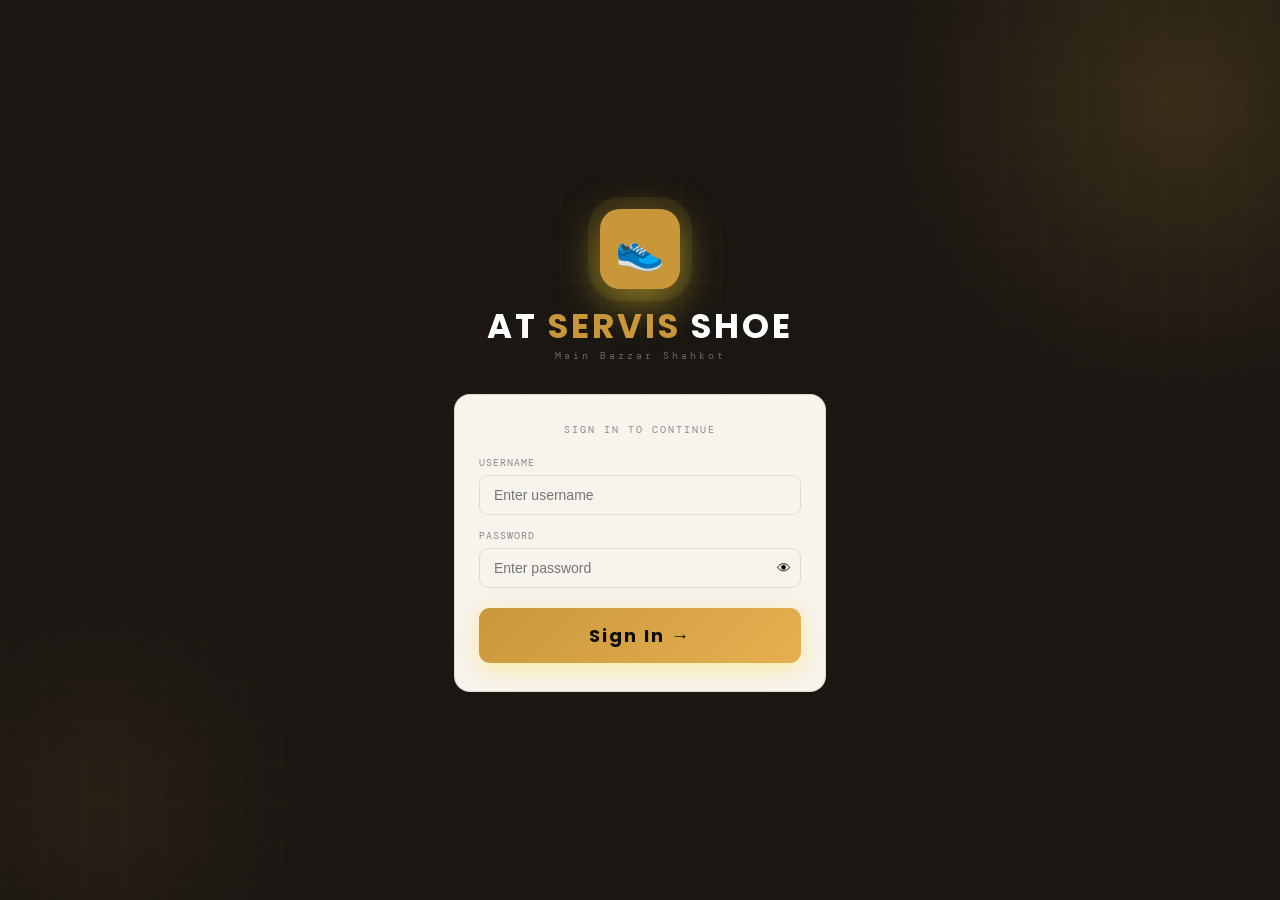
==== commit cac5235d: "Add files via upload" ====
--- a/index.html.html
+++ b/index.html.html
@@ -5,46 +5,47 @@
 <meta name="viewport" content="width=device-width, initial-scale=1.0, maximum-scale=1.0, user-scalable=no">
 <script>(function(){try{var t=localStorage.getItem('sc_theme');if(t==='dark')document.documentElement.setAttribute('data-theme','dark');}catch(e){}})();</script>
 <title>AT SERVIS SHOE — Billing System</title>
-<link href="https://fonts.googleapis.com/css2?family=Cormorant+Garamond:wght@400;600;700&family=DM+Mono:wght@300;400;500&family=Inter:wght@300;400;500;600&display=swap" rel="stylesheet">
+<link href="https://fonts.googleapis.com/css2?family=Poppins:wght@400;500;600;700;800;900&family=DM+Mono:wght@300;400;500&display=swap" rel="stylesheet">
 <style>
 :root{
   --ink:#0F0D0B;--text:#0F0D0B;--bg:#F7F3ED;--card:#FFFFFF;--gold:#C9973A;--gold-light:#F5E6C8;
   --rust:#A84232;--rust-light:#FAEAE6;--green:#2E7D52;--green-light:#E6F4ED;
-  --border:#E2D9CE;--muted:#9C8E82;--sidebar:#1A1612;--sidebar-border:rgba(255,255,255,0.07);
-  --amber:#9A6F00;--amber-light:#FFF8E7;--blue:#1E4FA3;--blue-light:#EAF2FF;
-  --shadow-sm:0 1px 4px rgba(15,13,11,0.06);--shadow-md:0 4px 16px rgba(15,13,11,0.1);--shadow-lg:0 12px 40px rgba(15,13,11,0.14);
-  --hdr:56px;--row-hover:#faf7f3;
+  --border:rgba(0,0,0,0.1);--muted:#888;--sidebar:#1A1612;--sidebar-border:rgba(255,255,255,0.08);
+  --amber:#C9973A;--amber-light:rgba(201,151,58,0.1);--blue:#1D6FA4;--blue-light:#E8F4FD;
+  --shadow-sm:0 1px 4px rgba(0,0,0,0.08);--shadow-md:0 4px 16px rgba(0,0,0,0.12);--shadow-lg:0 12px 40px rgba(0,0,0,0.18);
+  --surface:#F7F3ED;--surface2:#EDE8E0;
+  --hdr:56px;--row-hover:rgba(201,151,58,0.04);
 }
 html[data-theme="dark"]{
-  --text:#EFE9E0;--bg:#15120F;--card:#221D18;
-  --gold-light:rgba(201,151,58,0.16);
-  --rust:#E2685A;--rust-light:rgba(168,66,50,0.2);--green:#4FBE85;--green-light:rgba(46,125,82,0.2);
-  --border:#3B342B;--muted:#A89A8C;
-  --amber:#E0B559;--amber-light:rgba(154,111,0,0.2);--blue:#6FA3EC;--blue-light:rgba(30,79,163,0.22);
-  --shadow-sm:0 1px 4px rgba(0,0,0,0.35);--shadow-md:0 4px 16px rgba(0,0,0,0.45);--shadow-lg:0 12px 40px rgba(0,0,0,0.55);
-  --row-hover:rgba(255,255,255,0.05);
+  --text:#E8DCC8;--bg:#0F0D0B;--card:#1A1612;--surface:#1A1612;--surface2:#221E18;
+  --gold:#C9973A;--gold-light:rgba(201,151,58,0.15);
+  --rust:#C0553E;--rust-light:rgba(168,66,50,0.15);--green:#3A7D5A;--green-light:rgba(46,125,82,0.15);
+  --border:rgba(255,255,255,0.08);--muted:#666;
+  --amber:#C9973A;--amber-light:rgba(201,151,58,0.08);--blue:#2A7FC0;--blue-light:rgba(29,111,164,0.15);
+  --shadow-sm:0 1px 4px rgba(0,0,0,0.3);--shadow-md:0 4px 16px rgba(0,0,0,0.4);--shadow-lg:0 12px 40px rgba(0,0,0,0.5);
+  --row-hover:rgba(201,151,58,0.04);
 }
 html[data-theme="dark"] .bar-bg,html[data-theme="dark"] .exp-bar-wrap{background:#332C24;}
 html[data-theme="dark"] .login-screen{background:#0F0D0B;}
-html[data-theme="dark"] #loginScreen .login-card-inner{background:var(--card);border-color:var(--border);}
-html[data-theme="dark"] #loginScreen input{background:#1A1612;border-color:var(--border);color:var(--text);}
-html[data-theme="dark"] #loginScreen input::placeholder{color:var(--muted);}
-html[data-theme="dark"] .modal-card{background:var(--card);}
-html[data-theme="dark"] .inner{background:var(--card);}
+html[data-theme="dark"] #loginScreen input{background:#1A1612;border-color:rgba(255,255,255,0.12);color:#E8DCC8;}
+html[data-theme="dark"] #loginScreen input::placeholder{color:#555;}
+html[data-theme="dark"] .modal-card{background:#1A1612;}
+html[data-theme="dark"] .inner{background:#1A1612;}
 *{margin:0;padding:0;box-sizing:border-box;-webkit-tap-highlight-color:transparent;}
 html,body{height:100%;overflow:hidden;}
-body{font-family:'Inter',sans-serif;background:var(--bg);color:var(--text);font-size:13px;transition:background-color .25s ease,color .25s ease;}
+body{font-family:'Poppins',sans-serif;background:var(--bg);color:var(--text);font-size:13px;transition:background-color .25s ease,color .25s ease;}
 ::-webkit-scrollbar{width:4px;height:4px;}
-::-webkit-scrollbar-thumb{background:var(--border);border-radius:2px;}
+::-webkit-scrollbar-thumb{background:rgba(201,151,58,0.3);border-radius:2px;}
+::-webkit-scrollbar-track{background:rgba(201,151,58,0.05);}
 
 /* ══ PRINT - BLACK & WHITE THERMAL ══ */
 @media print{
   *{-webkit-print-color-adjust:exact!important;print-color-adjust:exact!important;}
-  body{width:80mm;margin:0;font-family:'Courier New',Courier,monospace;font-size:11px;overflow:visible;background:#fff!important;color:#000!important;}
+  body{width:80mm;margin:0;font-family:'Courier New',Courier,monospace;font-size:11px;overflow:visible;background:var(--card)!important;color:#000!important;}
   .login-screen,.rcpt-overlay,.modal-bg,.toast,header,.page,.rcpt-actions{display:none!important;}
   .print-receipt{display:block!important;}
   /* Force all backgrounds to white, all text to black for B&W printers */
-  .rcpt-head{background:#fff!important;color:#000!important;padding:12px 14px;text-align:center;border-bottom:3px solid #000;}
+  .rcpt-head{background:var(--card)!important;color:#000!important;padding:12px 14px;text-align:center;border-bottom:3px solid #000;}
   .rcpt-logo{font-size:16px!important;letter-spacing:4px;font-weight:bold;}
   .rcpt-logo span{color:#fff!important;}
   .rcpt-tagline{color:#000!important;font-size:12px!important;font-weight:700!important;line-height:2!important;}
@@ -69,7 +70,7 @@
 /* ══ LOGIN ══ */
 .login-screen{
   position:fixed;inset:0;z-index:9999;display:none;
-  background:#0F0D0B;overflow-y:auto;
+  background:var(--sidebar);overflow-y:auto;
 }
 .login-screen.show{display:flex;align-items:center;justify-content:center;}
 
@@ -95,8 +96,8 @@
 .login-grid{
   position:fixed;inset:0;z-index:0;pointer-events:none;
   background-image:
-    linear-gradient(rgba(255,255,255,0.025) 1px,transparent 1px),
-    linear-gradient(90deg,rgba(255,255,255,0.025) 1px,transparent 1px);
+    linear-gradient(rgba(201,151,58,0.04) 1px,transparent 1px),
+    linear-gradient(90deg,rgba(201,151,58,0.04) 1px,transparent 1px);
   background-size:40px 40px;
 }
 
@@ -113,7 +114,7 @@
   margin-bottom:18px;animation:iconPulse 3s ease-in-out infinite;
 }
 @keyframes iconPulse{0%,100%{box-shadow:0 8px 32px rgba(201,151,58,0.5),0 0 0 8px rgba(201,151,58,0.1);}50%{box-shadow:0 8px 40px rgba(201,151,58,0.6),0 0 0 16px rgba(201,151,58,0.06);}}
-.ltb-brand{font-family:'Cormorant Garamond',serif;font-size:32px;font-weight:700;letter-spacing:6px;color:#fff;line-height:1;}
+.ltb-brand{font-family:'Poppins',sans-serif;font-size:32px;font-weight:700;letter-spacing:6px;color:#fff;line-height:1;}
 .ltb-brand span{color:var(--gold);}
 .ltb-sub{font-family:'DM Mono',monospace;font-size:10px;color:rgba(255,255,255,0.3);letter-spacing:3px;margin-top:6px;}
 .ltb-tagline{margin-top:14px;font-size:12px;color:rgba(255,255,255,0.4);line-height:1.7;max-width:280px;}
@@ -130,7 +131,7 @@
 }
 @keyframes cardSlide{from{opacity:0;transform:translateY(30px);}to{opacity:1;transform:translateY(0);}}
 .lc-header{margin-bottom:22px;}
-.lc-title{font-family:'Cormorant Garamond',serif;font-size:24px;font-weight:700;color:var(--ink);margin-bottom:3px;}
+.lc-title{font-family:'Poppins',sans-serif;font-size:24px;font-weight:700;color:var(--ink);margin-bottom:3px;}
 .lc-sub{font-size:12px;color:var(--muted);}
 
 /* input group */
@@ -141,12 +142,12 @@
 .lr-input{
   width:100%;padding:13px 14px 13px 40px;
   border:1.5px solid var(--border);border-radius:10px;
-  font-family:'Inter',sans-serif;font-size:15px;color:var(--ink);background:#fff;
+  font-family:'Poppins',sans-serif;font-size:15px;color:var(--ink);background:var(--card);
   outline:none;transition:all 0.2s;
   /* bigger tap target */
   min-height:50px;
 }
-.lr-input:focus{border-color:var(--gold);box-shadow:0 0 0 4px rgba(201,151,58,0.12);}
+.lr-input:focus{border-color:var(--gold);box-shadow:0 0 0 4px rgba(252,219,50,0.12);}
 .lr-input::placeholder{color:#bbb;}
 
 /* password toggle */
@@ -167,10 +168,10 @@
 /* sign in button */
 .lr-btn{
   width:100%;padding:15px;border:none;border-radius:12px;
-  background:linear-gradient(135deg,#C9973A,#E6B050,#C9973A);
+  background:linear-gradient(135deg,var(--gold),#E6B050);
   background-size:200% auto;
   color:#0F0D0B;
-  font-family:'Cormorant Garamond',serif;font-size:18px;font-weight:700;
+  font-family:'Poppins',sans-serif;font-size:18px;font-weight:700;
   letter-spacing:3px;text-transform:uppercase;cursor:pointer;
   transition:all 0.3s;
   box-shadow:0 4px 20px rgba(201,151,58,0.4);
@@ -188,7 +189,7 @@
 .lci-row:not(:last-child){border-bottom:1px solid var(--border);}
 .lci-icon{font-size:18px;flex-shrink:0;}
 .lci-text{flex:1;}
-.lci-name{font-size:12px;font-weight:600;color:var(--ink);}
+.lci-name{font-size:12px;font-weight:600;color:var(--text);}
 .lci-access{font-family:'DM Mono',monospace;font-size:10px;color:var(--muted);margin-top:1px;}
 
 /* designer credit - visible on white card on mobile */
@@ -202,15 +203,15 @@
 
 /* ══ HEADER ══ */
 header{
-  background:var(--sidebar);color:#fff;height:var(--hdr);
+  background:var(--ink);color:#fff;height:var(--hdr);
   padding:0 16px;display:none;align-items:center;justify-content:space-between;
-  border-bottom:2px solid var(--gold);position:fixed;top:0;left:0;right:0;z-index:40;
-  box-shadow:0 2px 20px rgba(0,0,0,0.3);
+  border-bottom:1px solid var(--border);position:fixed;top:0;left:0;right:0;z-index:40;
+  box-shadow:var(--shadow-sm);
 }
 header.show{display:flex;}
 .logo-wrap{display:flex;align-items:center;gap:8px;flex-shrink:0;}
 .logo-icon{width:28px;height:28px;background:var(--gold);border-radius:6px;display:flex;align-items:center;justify-content:center;font-size:14px;flex-shrink:0;}
-.logo{font-family:'Cormorant Garamond',serif;font-size:18px;font-weight:700;letter-spacing:3px;color:#fff;}
+.logo{font-family:'Poppins',sans-serif;font-size:18px;font-weight:700;letter-spacing:3px;color:#fff;}
 .logo span{color:var(--gold);}
 .logo-sub{font-family:'DM Mono',monospace;font-size:7px;color:var(--muted);letter-spacing:2px;display:none;}
 .nav-tabs{display:flex;align-items:stretch;flex:1;margin:0 8px;overflow-x:auto;overflow-y:hidden;}
@@ -245,23 +246,23 @@
 /* CATALOGUE */
 .catalogue-panel{padding:14px;background:var(--bg);flex-shrink:0;}
 .cat-header{display:flex;justify-content:space-between;align-items:center;margin-bottom:10px;}
-.cat-title{font-family:'Cormorant Garamond',serif;font-size:16px;font-weight:700;}
+.cat-title{font-family:'Poppins',sans-serif;font-size:16px;font-weight:700;}
 .cat-count{font-family:'DM Mono',monospace;font-size:9px;color:var(--muted);background:var(--card);border:1px solid var(--border);padding:2px 8px;border-radius:10px;}
 .search-row{margin-bottom:10px;}
 .search-input-wrap{position:relative;}
-.search-input-wrap input{width:100%;padding:9px 12px 9px 32px;border:1.5px solid var(--border);border-radius:8px;font-family:'Inter',sans-serif;font-size:13px;background:var(--card);color:var(--text);outline:none;transition:border-color 0.2s;}
+.search-input-wrap input{width:100%;padding:9px 12px 9px 32px;border:1.5px solid var(--border);border-radius:8px;font-family:'Poppins',sans-serif;font-size:13px;background:var(--card);color:var(--text);outline:none;transition:border-color 0.2s;}
 .search-input-wrap input:focus{border-color:var(--gold);}
 .search-icon{position:absolute;left:9px;top:50%;transform:translateY(-50%);color:var(--muted);font-size:13px;pointer-events:none;}
 .cat-filters{display:flex;gap:5px;margin-bottom:10px;overflow-x:auto;padding-bottom:2px;}
 .cat-filters::-webkit-scrollbar{height:0;}
-.cat-filter{padding:4px 12px;border:1.5px solid var(--border);border-radius:20px;font-size:11px;cursor:pointer;background:var(--card);color:var(--muted);transition:all 0.18s;font-family:'Inter',sans-serif;white-space:nowrap;flex-shrink:0;}
+.cat-filter{padding:4px 12px;border:1.5px solid var(--border);border-radius:20px;font-size:11px;cursor:pointer;background:var(--card);color:var(--muted);transition:all 0.18s;font-family:'Poppins',sans-serif;white-space:nowrap;flex-shrink:0;}
 .cat-filter.active,.cat-filter:hover{background:var(--ink);color:#fff;border-color:var(--ink);}
 .product-grid{display:grid;grid-template-columns:repeat(auto-fill,minmax(140px,1fr));gap:10px;}
 .product-card{background:var(--card);border:1.5px solid var(--border);border-radius:10px;padding:12px;cursor:pointer;transition:all 0.18s;position:relative;box-shadow:var(--shadow-sm);}
 .product-card:active{transform:scale(0.97);}
 .product-card.oos{opacity:0.4;pointer-events:none;}
 .p-emoji{font-size:28px;display:block;margin-bottom:6px;text-align:center;line-height:1;}
-.p-name{font-family:'Cormorant Garamond',serif;font-size:13px;font-weight:700;margin-bottom:2px;line-height:1.3;}
+.p-name{font-family:'Poppins',sans-serif;font-size:13px;font-weight:700;margin-bottom:2px;line-height:1.3;}
 .p-brand{font-size:10px;color:var(--muted);font-family:'DM Mono',monospace;margin-bottom:4px;}
 .p-price{font-family:'DM Mono',monospace;font-size:12px;font-weight:500;color:var(--gold);}
 .p-stock{font-size:9px;color:var(--muted);margin-top:2px;font-family:'DM Mono',monospace;}
@@ -272,10 +273,10 @@
 /* CART TOGGLE (mobile) */
 .cart-toggle-bar{
   display:flex;align-items:center;justify-content:space-between;
-  background:var(--sidebar);color:#fff;padding:10px 16px;cursor:pointer;
+  background:var(--ink);color:#fff;padding:10px 16px;cursor:pointer;
   border-top:1px solid var(--sidebar-border);flex-shrink:0;
 }
-.ctb-left{display:flex;align-items:center;gap:8px;font-family:'Cormorant Garamond',serif;font-size:14px;}
+.ctb-left{display:flex;align-items:center;gap:8px;font-family:'Poppins',sans-serif;font-size:14px;}
 .ctb-count{background:var(--gold);color:var(--ink);width:20px;height:20px;border-radius:50%;font-family:'DM Mono',monospace;font-size:10px;font-weight:700;display:flex;align-items:center;justify-content:center;}
 .ctb-total{font-family:'DM Mono',monospace;font-size:12px;color:var(--gold);}
 .ctb-arrow{font-size:12px;color:var(--muted);transition:transform 0.2s;}
@@ -283,14 +284,14 @@
 
 /* CART DRAWER */
 .cart-drawer{
-  background:var(--sidebar);color:#fff;
+  background:var(--ink);color:#fff;
   max-height:0;overflow:hidden;transition:max-height 0.3s ease;flex-shrink:0;
 }
 .cart-drawer.open{max-height:80vh;overflow-y:auto;}
 .cart-wrap-inner{padding:12px 16px;}
 .inv-section-label{font-family:'DM Mono',monospace;font-size:9px;letter-spacing:2px;text-transform:uppercase;color:var(--muted);margin-bottom:7px;}
 .cust-grid{display:grid;grid-template-columns:1fr 1fr;gap:6px;margin-bottom:10px;}
-.inv-input{background:rgba(255,255,255,0.07);border:1px solid rgba(255,255,255,0.12);border-radius:6px;padding:8px 10px;font-family:'Inter',sans-serif;font-size:12px;color:#fff;outline:none;transition:border-color 0.18s;width:100%;}
+.inv-input{background:rgba(255,255,255,0.07);border:1px solid rgba(255,255,255,0.12);border-radius:6px;padding:8px 10px;font-family:'Poppins',sans-serif;font-size:12px;color:#fff;outline:none;transition:border-color 0.18s;width:100%;}
 .inv-input:focus{border-color:var(--gold);}
 .inv-input::placeholder{color:rgba(255,255,255,0.3);}
 .cart-items-list{margin-bottom:10px;}
@@ -309,33 +310,33 @@
 .totals-section{padding:10px 0;border-top:1px solid var(--sidebar-border);}
 .t-row{display:flex;justify-content:space-between;font-size:11px;margin-bottom:5px;color:rgba(255,255,255,0.45);font-family:'DM Mono',monospace;}
 .t-row.disc-line{color:#6dde8b;}
-.t-row.grand{font-size:16px;font-weight:700;color:var(--gold);margin-top:8px;padding-top:8px;border-top:1px solid var(--sidebar-border);margin-bottom:0;font-family:'Cormorant Garamond',serif;}
+.t-row.grand{font-size:16px;font-weight:700;color:var(--gold);margin-top:8px;padding-top:8px;border-top:1px solid var(--sidebar-border);margin-bottom:0;font-family:'Poppins',sans-serif;}
 .disc-row{display:flex;gap:6px;margin-bottom:8px;align-items:center;}
 .disc-prefix{font-family:'DM Mono',monospace;font-size:12px;color:var(--gold);flex-shrink:0;}
 .disc-row input{flex:1;background:rgba(255,255,255,0.07);border:1px solid rgba(255,255,255,0.12);border-radius:6px;padding:7px 9px;font-family:'DM Mono',monospace;font-size:12px;color:#fff;outline:none;}
 .disc-row input:focus{border-color:var(--gold);}
 .disc-row input::placeholder{color:rgba(255,255,255,0.3);}
-.disc-apply{background:rgba(201,151,58,0.15);border:1px solid rgba(201,151,58,0.4);color:var(--gold);border-radius:6px;padding:7px 10px;font-size:10px;cursor:pointer;font-family:'DM Mono',monospace;letter-spacing:0.5px;}
+.disc-apply{background:rgba(252,219,50,0.15);border:1px solid rgba(252,219,50,0.4);color:var(--gold);border-radius:6px;padding:7px 10px;font-size:10px;cursor:pointer;font-family:'DM Mono',monospace;letter-spacing:0.5px;}
 .disc-apply:hover{background:rgba(201,151,58,0.28);}
 .pay-methods{display:grid;grid-template-columns:1fr 1fr;gap:5px;margin:10px 0;}
-.pay-btn{padding:7px 4px;border:1.5px solid rgba(255,255,255,0.1);border-radius:7px;background:transparent;color:var(--muted);font-size:10px;cursor:pointer;text-align:center;transition:all 0.18s;font-family:'Inter',sans-serif;}
+.pay-btn{padding:7px 4px;border:1.5px solid rgba(255,255,255,0.1);border-radius:7px;background:transparent;color:var(--muted);font-size:10px;cursor:pointer;text-align:center;transition:all 0.18s;font-family:'Poppins',sans-serif;}
 .pay-btn .pi{display:block;font-size:15px;margin-bottom:2px;}
-.pay-btn.active{border-color:var(--gold);color:var(--gold);background:rgba(201,151,58,0.08);}
+.pay-btn.active{border-color:var(--gold);color:var(--gold);background:rgba(252,219,50,0.08);}
 .cash-box{display:none;gap:6px;margin-bottom:8px;}
 .cash-box.show{display:flex;}
 .cash-box input{flex:1;background:rgba(255,255,255,0.07);border:1px solid rgba(255,255,255,0.12);border-radius:6px;padding:8px 10px;font-family:'DM Mono',monospace;font-size:12px;color:#fff;outline:none;}
 .cash-box input:focus{border-color:var(--gold);}
 .change-box{background:rgba(46,125,82,0.12);border:1px solid rgba(46,125,82,0.3);border-radius:6px;padding:6px 10px;font-family:'DM Mono',monospace;font-size:11px;color:#6dde8b;display:none;margin-bottom:6px;}
 .change-box.show{display:block;}
-.inv-btn{width:100%;padding:12px;border-radius:8px;border:none;font-family:'Cormorant Garamond',serif;font-size:14px;font-weight:700;letter-spacing:2px;text-transform:uppercase;cursor:pointer;transition:all 0.2s;margin-top:6px;}
-.btn-gen{background:linear-gradient(135deg,var(--gold),#E6B050);color:var(--ink);box-shadow:0 4px 16px rgba(201,151,58,0.3);}
+.inv-btn{width:100%;padding:12px;border-radius:8px;border:none;font-family:'Poppins',sans-serif;font-size:14px;font-weight:700;letter-spacing:2px;text-transform:uppercase;cursor:pointer;transition:all 0.2s;margin-top:6px;}
+.btn-gen{background:linear-gradient(135deg,var(--gold),#E6B050);color:var(--ink);box-shadow:0 4px 16px rgba(252,219,50,0.3);}
 .btn-gen:hover{transform:translateY(-1px);}
 .btn-clr{background:transparent;color:rgba(168,66,50,0.8);border:1.5px solid rgba(168,66,50,0.35);font-size:11px;padding:8px;margin-top:4px;letter-spacing:1px;}
 
 /* ══ INNER PAGES ══ */
 .inner{padding:16px;max-width:1100px;margin:0 auto;}
 .inner-hdr{display:flex;justify-content:space-between;align-items:center;margin-bottom:18px;flex-wrap:wrap;gap:10px;}
-.inner-ttl{font-family:'Cormorant Garamond',serif;font-size:22px;font-weight:700;}
+.inner-ttl{font-family:'Poppins',sans-serif;font-size:22px;font-weight:700;}
 .inner-ttl small{font-family:'DM Mono',monospace;font-size:10px;color:var(--muted);font-weight:400;display:block;margin-top:2px;}
 .action-btn{background:var(--ink);color:var(--gold);border:2px solid var(--gold);padding:8px 16px;border-radius:8px;font-family:'DM Mono',monospace;font-size:11px;letter-spacing:1px;cursor:pointer;transition:all 0.2s;}
 .action-btn:hover{background:var(--gold);color:var(--ink);}
@@ -344,7 +345,7 @@
 .kpi-grid{display:grid;grid-template-columns:repeat(auto-fill,minmax(150px,1fr));gap:10px;margin-bottom:20px;}
 .kpi{background:var(--card);border:1px solid var(--border);border-radius:10px;padding:14px;box-shadow:var(--shadow-sm);}
 .kpi-label{font-family:'DM Mono',monospace;font-size:9px;letter-spacing:2px;color:var(--muted);text-transform:uppercase;margin-bottom:5px;}
-.kpi-val{font-family:'Cormorant Garamond',serif;font-size:20px;font-weight:700;color:var(--text);}
+.kpi-val{font-family:'Poppins',sans-serif;font-size:20px;font-weight:700;color:var(--text);}
 .kpi-val.gold{color:var(--amber);}
 .kpi-val.green{color:var(--green);}
 .kpi-val.red{color:var(--rust);}
@@ -358,7 +359,7 @@
 .data-tbl tbody tr:last-child td{border-bottom:none;}
 .data-tbl tbody tr:hover td{background:var(--row-hover);}
 .td-em{font-size:18px;}
-.td-name{font-weight:600;font-family:'Cormorant Garamond',serif;font-size:14px;}
+.td-name{font-weight:600;font-family:'Poppins',sans-serif;font-size:14px;}
 .td-mono{font-family:'DM Mono',monospace;color:var(--amber);}
 .td-stk{font-family:'DM Mono',monospace;}
 .td-stk.low{color:var(--rust);font-weight:600;}
@@ -374,7 +375,7 @@
 
 /* SALES */
 .sales-grid{display:grid;grid-template-columns:1fr;gap:20px;}
-.sec-ttl{font-family:'Cormorant Garamond',serif;font-size:16px;font-weight:700;color:var(--text);margin-bottom:12px;padding-bottom:8px;border-bottom:1px solid var(--border);}
+.sec-ttl{font-family:'Poppins',sans-serif;font-size:16px;font-weight:700;color:var(--text);margin-bottom:12px;padding-bottom:8px;border-bottom:1px solid var(--border);}
 .chart-label{font-family:'DM Mono',monospace;font-size:9px;color:var(--muted);margin-bottom:8px;letter-spacing:1px;}
 .bar-row{display:flex;align-items:center;gap:8px;margin-bottom:7px;}
 .bar-month{font-family:'DM Mono',monospace;font-size:9px;width:28px;text-align:right;color:var(--muted);flex-shrink:0;}
@@ -405,14 +406,14 @@
 .rt-btn.act-cust{background:var(--rust-light);color:var(--rust);font-weight:600;}
 .rt-btn.act-deft{background:var(--amber-light);color:var(--amber);font-weight:600;}
 .rt-div{width:1px;background:var(--border);}
-.ret-form-ttl{font-family:'Cormorant Garamond',serif;font-size:17px;font-weight:700;margin-bottom:3px;}
+.ret-form-ttl{font-family:'Poppins',sans-serif;font-size:17px;font-weight:700;margin-bottom:3px;}
 .ret-form-sub{font-size:11px;color:var(--muted);margin-bottom:14px;}
 .rf-grp{display:flex;flex-direction:column;gap:5px;margin-bottom:12px;}
 .rf-lbl{font-family:'DM Mono',monospace;font-size:9px;letter-spacing:2px;text-transform:uppercase;color:var(--muted);}
-.rf-inp{padding:9px 12px;border:1.5px solid var(--border);border-radius:7px;font-family:'Inter',sans-serif;font-size:13px;color:var(--text);background:var(--card);outline:none;transition:border-color 0.18s;width:100%;}
+.rf-inp{padding:9px 12px;border:1.5px solid var(--border);border-radius:7px;font-family:'Poppins',sans-serif;font-size:13px;color:var(--text);background:var(--card);outline:none;transition:border-color 0.18s;width:100%;}
 .rf-inp:focus{border-color:var(--gold);}
 .rf-inp::placeholder{color:var(--muted);}
-.rf-sel{padding:9px 12px;border:1.5px solid var(--border);border-radius:7px;font-family:'Inter',sans-serif;font-size:13px;color:var(--text);background:var(--card);outline:none;width:100%;cursor:pointer;}
+.rf-sel{padding:9px 12px;border:1.5px solid var(--border);border-radius:7px;font-family:'Poppins',sans-serif;font-size:13px;color:var(--text);background:var(--card);outline:none;width:100%;cursor:pointer;}
 .rf-2col{display:grid;grid-template-columns:1fr 1fr;gap:10px;margin-bottom:12px;}
 .ret-items-box{border:1.5px solid var(--border);border-radius:8px;overflow:hidden;margin-bottom:10px;}
 .ret-items-hdr{background:var(--ink);color:#fff;padding:8px 12px;font-family:'DM Mono',monospace;font-size:9px;letter-spacing:2px;}
@@ -427,7 +428,7 @@
 .ret-summary{background:var(--bg);border:1px solid var(--border);border-radius:8px;padding:10px 13px;margin-bottom:12px;font-family:'DM Mono',monospace;font-size:12px;}
 .rs-row{display:flex;justify-content:space-between;margin-bottom:4px;color:var(--muted);}
 .rs-row.rs-total{font-size:13px;font-weight:700;color:var(--text);margin-top:6px;padding-top:6px;border-top:1px solid var(--border);margin-bottom:0;}
-.btn-ret{width:100%;padding:11px;border-radius:8px;border:none;font-family:'Cormorant Garamond',serif;font-size:14px;font-weight:700;letter-spacing:2px;text-transform:uppercase;cursor:pointer;transition:all 0.2s;}
+.btn-ret{width:100%;padding:11px;border-radius:8px;border:none;font-family:'Poppins',sans-serif;font-size:14px;font-weight:700;letter-spacing:2px;text-transform:uppercase;cursor:pointer;transition:all 0.2s;}
 .btn-ret.cust{background:var(--rust);color:#fff;}
 .btn-ret.deft{background:var(--amber);color:#fff;}
 .lookup-result{background:var(--green-light);border:1.5px solid var(--green);border-radius:8px;padding:10px;margin-bottom:12px;display:none;}
@@ -436,7 +437,7 @@
 .ret-kpis{display:grid;grid-template-columns:repeat(auto-fill,minmax(140px,1fr));gap:8px;margin-bottom:16px;}
 .rk{background:var(--card);border:1px solid var(--border);border-radius:10px;padding:11px 13px;box-shadow:var(--shadow-sm);}
 .rk-lbl{font-family:'DM Mono',monospace;font-size:9px;letter-spacing:2px;color:var(--muted);text-transform:uppercase;margin-bottom:4px;}
-.rk-val{font-family:'Cormorant Garamond',serif;font-size:20px;font-weight:700;}
+.rk-val{font-family:'Poppins',sans-serif;font-size:20px;font-weight:700;}
 .rk-val.red{color:var(--rust);}
 .rk-val.amb{color:var(--amber);}
 .hist-tabs{display:flex;gap:5px;margin-bottom:12px;flex-wrap:wrap;}
@@ -451,29 +452,29 @@
 .modal-card{background:var(--card);border-radius:14px;width:460px;max-width:96vw;max-height:92vh;overflow-y:auto;box-shadow:var(--shadow-lg);animation:popIn 0.25s ease;margin:8px;}
 @keyframes popIn{from{transform:scale(0.95) translateY(16px);opacity:0}to{transform:scale(1) translateY(0);opacity:1}}
 .modal-top{background:var(--ink);color:#fff;padding:16px 20px;display:flex;justify-content:space-between;align-items:center;border-radius:14px 14px 0 0;position:sticky;top:0;z-index:1;}
-.modal-ttl{font-family:'Cormorant Garamond',serif;font-size:16px;font-weight:700;}
+.modal-ttl{font-family:'Poppins',sans-serif;font-size:16px;font-weight:700;}
 .modal-x{background:none;border:none;color:var(--muted);font-size:22px;cursor:pointer;line-height:1;transition:color 0.15s;}
 .modal-x:hover{color:#fff;}
 .modal-body{padding:20px;}
 .f-row{display:grid;grid-template-columns:1fr 1fr;gap:12px;margin-bottom:12px;}
 .f-grp{display:flex;flex-direction:column;gap:4px;}
 .f-lbl{font-family:'DM Mono',monospace;font-size:9px;letter-spacing:2px;text-transform:uppercase;color:var(--muted);}
-.f-inp{padding:9px 12px;border:1.5px solid var(--border);border-radius:7px;font-family:'Inter',sans-serif;font-size:13px;color:var(--text);background:var(--card);outline:none;transition:border-color 0.18s;}
+.f-inp{padding:9px 12px;border:1.5px solid var(--border);border-radius:7px;font-family:'Poppins',sans-serif;font-size:13px;color:var(--text);background:var(--card);outline:none;transition:border-color 0.18s;}
 .f-inp:focus{border-color:var(--gold);}
 .emoji-auto{font-size:26px;width:44px;height:44px;display:flex;align-items:center;justify-content:center;border-radius:9px;background:var(--gold-light);border:1.5px solid var(--gold);margin-top:4px;}
 .cat-chip{padding:4px 10px;border:1px solid var(--border);border-radius:5px;font-family:'DM Mono',monospace;font-size:9px;cursor:pointer;background:var(--bg);color:var(--muted);}
 .cat-chip:hover{border-color:var(--gold);color:var(--amber);}
 .modal-foot{padding:0 20px 20px;display:flex;gap:8px;}
-.btn-sv{flex:1;padding:10px;background:var(--ink);color:var(--gold);border:none;border-radius:8px;font-family:'Cormorant Garamond',serif;font-size:14px;font-weight:700;cursor:pointer;}
+.btn-sv{flex:1;padding:10px;background:var(--ink);color:var(--gold);border:none;border-radius:8px;font-family:'Poppins',sans-serif;font-size:14px;font-weight:700;cursor:pointer;}
 .btn-sv:hover{background:#2d2420;}
-.btn-cn{padding:10px 16px;background:transparent;color:var(--muted);border:1.5px solid var(--border);border-radius:8px;font-family:'Inter',sans-serif;font-size:12px;cursor:pointer;}
+.btn-cn{padding:10px 16px;background:transparent;color:var(--muted);border:1.5px solid var(--border);border-radius:8px;font-family:'Poppins',sans-serif;font-size:12px;cursor:pointer;}
 
 /* RECEIPT */
 .rcpt-overlay{display:none;position:fixed;inset:0;background:rgba(15,13,11,0.85);z-index:300;align-items:center;justify-content:center;backdrop-filter:blur(3px);}
 .rcpt-overlay.show{display:flex;}
-.rcpt-card{background:#fff;color:var(--ink);width:340px;max-width:96vw;max-height:92vh;overflow-y:auto;border-radius:12px;box-shadow:var(--shadow-lg);animation:popIn 0.3s ease;margin:8px;}
-.rcpt-head{background:#fff;color:var(--ink);padding:18px 20px 14px;text-align:center;border-bottom:2px solid var(--border);}
-.rcpt-logo{font-family:'Cormorant Garamond',serif;font-size:20px;font-weight:700;letter-spacing:5px;}
+.rcpt-card{background:var(--card);color:var(--ink);width:340px;max-width:96vw;max-height:92vh;overflow-y:auto;border-radius:12px;box-shadow:var(--shadow-lg);animation:popIn 0.3s ease;margin:8px;}
+.rcpt-head{background:var(--card);color:var(--ink);padding:18px 20px 14px;text-align:center;border-bottom:2px solid var(--border);}
+.rcpt-logo{font-family:'Poppins',sans-serif;font-size:20px;font-weight:700;letter-spacing:5px;}
 .rcpt-logo span{color:var(--gold);}
 .rcpt-tagline{font-family:'DM Mono',monospace;font-size:9px;color:var(--muted);margin-top:5px;line-height:1.8;}
 .rcpt-body{padding:14px 18px;}
@@ -484,7 +485,7 @@
 .r-item-l{display:flex;gap:5px;}
 .r-item-q{font-family:'DM Mono',monospace;color:var(--muted);min-width:20px;}
 .r-tot-row{display:flex;justify-content:space-between;font-size:11px;margin-bottom:3px;font-family:'DM Mono',monospace;color:var(--muted);}
-.r-grand-row{display:flex;justify-content:space-between;font-family:'Cormorant Garamond',serif;font-size:19px;font-weight:700;margin:7px 0;}
+.r-grand-row{display:flex;justify-content:space-between;font-family:'Poppins',sans-serif;font-size:19px;font-weight:700;margin:7px 0;}
 .r-pay-line{font-family:'DM Mono',monospace;font-size:9px;color:var(--muted);}
 .rcpt-pay-info{margin-top:10px;background:#faf7f2;border:1px dashed var(--border);border-radius:7px;padding:10px 12px;}
 .rpi-ttl{font-family:'DM Mono',monospace;font-size:8px;letter-spacing:2px;color:var(--muted);text-transform:uppercase;margin-bottom:7px;text-align:center;padding-bottom:5px;border-bottom:1px dashed var(--border);}
@@ -497,10 +498,10 @@
 .rcpt-designer{text-align:center;padding:6px 18px 14px;font-family:'DM Mono',monospace;font-size:8px;color:#ccc;letter-spacing:1px;}
 .rcpt-designer b{color:var(--gold);}
 .rcpt-actions{display:flex;gap:8px;padding:0 18px 16px;}
-.rcpt-btn{flex:1;padding:10px;border-radius:8px;border:none;cursor:pointer;font-family:'Inter',sans-serif;font-size:12px;font-weight:600;transition:all 0.18s;}
+.rcpt-btn{flex:1;padding:10px;border-radius:8px;border:none;cursor:pointer;font-family:'Poppins',sans-serif;font-size:12px;font-weight:600;transition:all 0.18s;}
 .rb-print{background:var(--ink);color:#fff;}
 .rb-print:hover{background:#2d2420;}
-.rb-close{background:#F7F3ED;color:#0F0D0B;border:1.5px solid var(--border);}
+.rb-close{background:#FFFFFF;color:var(--ink);border:1.5px solid var(--border);}
 
 .exp-cat-badge{display:inline-flex;align-items:center;gap:5px;font-size:10px;font-family:'DM Mono',monospace;padding:3px 9px;border-radius:12px;font-weight:500;background:var(--gold-light);color:var(--amber);}
 .exp-bar-row{display:flex;align-items:center;gap:10px;margin-bottom:8px;}
@@ -509,7 +510,7 @@
 .exp-bar-fill{height:100%;background:var(--rust);border-radius:3px;transition:width 0.4s ease;}
 .exp-bar-val{font-family:'DM Mono',monospace;font-size:10px;width:90px;text-align:right;flex-shrink:0;color:var(--rust);}
 
-.toast{position:fixed;bottom:16px;left:50%;transform:translateX(-50%) translateY(90px);background:var(--ink);color:var(--gold);font-family:'DM Mono',monospace;font-size:11px;padding:9px 16px;border-radius:8px;border:1px solid rgba(201,151,58,0.4);z-index:500;transition:transform 0.28s cubic-bezier(0.34,1.56,0.64,1);white-space:nowrap;box-shadow:var(--shadow-md);}
+.toast{position:fixed;bottom:16px;left:50%;transform:translateX(-50%) translateY(90px);background:var(--ink);color:var(--gold);font-family:'DM Mono',monospace;font-size:11px;padding:9px 16px;border-radius:8px;border:1px solid rgba(252,219,50,0.4);z-index:500;transition:transform 0.28s cubic-bezier(0.34,1.56,0.64,1);white-space:nowrap;box-shadow:var(--shadow-md);}
 .toast.show{transform:translateX(-50%) translateY(0);}
 
 /* ══ MOBILE BASE (default) ══ */
@@ -573,7 +574,7 @@
 .bottom-nav{
   display:none;
   position:fixed;bottom:0;left:0;right:0;z-index:50;
-  background:var(--surface);border-top:1px solid var(--border);
+  background:var(--card);border-top:1px solid var(--border);
   box-shadow:0 -4px 20px rgba(0,0,0,0.25);
   padding-bottom:env(safe-area-inset-bottom);
 }
@@ -607,8 +608,8 @@
   <div class="login-bg"></div>
   <div class="login-grid"></div>
   <div style="position:relative;z-index:1;display:flex;flex-direction:column;align-items:center;justify-content:center;width:100%;max-width:420px;padding:32px 24px;text-align:center;margin:auto;">
-    <div style="width:80px;height:80px;background:var(--gold);border-radius:20px;display:flex;align-items:center;justify-content:center;font-size:40px;margin-bottom:20px;box-shadow:0 12px 40px rgba(201,151,58,0.5),0 0 0 12px rgba(201,151,58,0.08);animation:iconPulse 3s ease-in-out infinite;">👟</div>
-    <div style="font-family:'Cormorant Garamond',serif;font-size:34px;font-weight:700;letter-spacing:3px;color:#fff;line-height:1;">AT <span style="color:var(--gold);">SERVIS</span> SHOE</div>
+    <div style="width:80px;height:80px;background:var(--gold);border-radius:20px;display:flex;align-items:center;justify-content:center;font-size:40px;margin-bottom:20px;box-shadow:0 12px 40px rgba(252,219,50,0.5),0 0 0 12px rgba(252,219,50,0.08);animation:iconPulse 3s ease-in-out infinite;">👟</div>
+    <div style="font-family:'Poppins',sans-serif;font-size:34px;font-weight:700;letter-spacing:3px;color:#fff;line-height:1;">AT <span style="color:var(--gold);">SERVIS</span> SHOE</div>
     <div style="font-family:'DM Mono',monospace;font-size:10px;color:rgba(255,255,255,0.35);letter-spacing:3px;margin-top:6px;">Main Bazzar Shahkot</div>
     <!-- Login Card -->
     <div style="width:100%;margin-top:32px;background:var(--surface);border:1px solid var(--border);border-radius:16px;padding:28px 24px;text-align:left;">
@@ -634,7 +635,7 @@
       <!-- Error -->
       <div id="loginError" style="display:none;font-family:'DM Mono',monospace;font-size:10px;color:var(--rust);background:rgba(168,66,50,0.1);border:1px solid rgba(168,66,50,0.25);border-radius:7px;padding:8px 12px;margin-bottom:14px;text-align:center;">❌ Invalid username or password</div>
       <!-- Submit -->
-      <button onclick="doLogin()" style="width:100%;padding:14px;border:none;border-radius:11px;background:linear-gradient(135deg,var(--gold),#E6B050);color:#0F0D0B;font-family:'Cormorant Garamond',serif;font-size:18px;font-weight:700;letter-spacing:2px;cursor:pointer;box-shadow:0 6px 24px rgba(201,151,58,0.4);transition:all 0.2s;" onmouseover="this.style.opacity='0.9'" onmouseout="this.style.opacity='1'">Sign In →</button>
+      <button onclick="doLogin()" style="width:100%;padding:14px;border:none;border-radius:11px;background:linear-gradient(135deg,var(--gold),#E6B050);color:#0F0D0B;font-family:'Poppins',sans-serif;font-size:18px;font-weight:700;letter-spacing:2px;cursor:pointer;box-shadow:0 6px 24px rgba(252,219,50,0.4);transition:all 0.2s;" onmouseover="this.style.opacity='0.9'" onmouseout="this.style.opacity='1'">Sign In →</button>
     </div>
   </div>
 </div>
@@ -757,7 +758,7 @@
     <!-- Filter row -->
     <div class="filter-strip" style="margin-bottom:16px;">
       <input type="text" id="billsSearch" placeholder="🔍 Search customer name or bill #" oninput="renderBillsGrid()"
-        style="padding:8px 12px;border:1.5px solid var(--border);border-radius:7px;font-family:'Inter',sans-serif;font-size:12px;background:var(--card);color:var(--text);outline:none;min-width:220px;">
+        style="padding:8px 12px;border:1.5px solid var(--border);border-radius:7px;font-family:'Poppins',sans-serif;font-size:12px;background:var(--card);color:var(--text);outline:none;min-width:220px;">
       <select id="billsFilterPay" onchange="renderBillsGrid()" style="padding:8px 10px;border:1.5px solid var(--border);border-radius:7px;font-family:'DM Mono',monospace;font-size:11px;background:var(--card);color:var(--text);outline:none;">
         <option value="all">All Payments</option>
         <option value="cash">Cash</option>
@@ -791,7 +792,7 @@
           <option value="6">July</option><option value="7">August</option><option value="8">September</option>
           <option value="9">October</option><option value="10">November</option><option value="11">December</option>
         </select>
-        <button onclick="printRecordReport()" style="margin-left:auto;padding:10px 22px;background:var(--ink);color:var(--gold);border:none;border-radius:8px;font-family:'Cormorant Garamond',serif;font-size:15px;font-weight:700;letter-spacing:1px;cursor:pointer;">🖨️ Print Report</button>
+        <button onclick="printRecordReport()" style="margin-left:auto;padding:10px 22px;background:var(--ink);color:var(--gold);border:none;border-radius:8px;font-family:'Poppins',sans-serif;font-size:15px;font-weight:700;letter-spacing:1px;cursor:pointer;">🖨️ Print Report</button>
       </div>
     </div>
 
@@ -861,7 +862,7 @@
       <div style="background:var(--card);border-bottom:1px solid var(--border);padding:18px 20px;flex-shrink:0;">
         <div style="display:flex;justify-content:space-between;align-items:center;margin-bottom:14px;flex-wrap:wrap;gap:8px;">
           <div>
-            <div style="font-family:'Cormorant Garamond',serif;font-size:20px;font-weight:700;">Expense Tracker</div>
+            <div style="font-family:'Poppins',sans-serif;font-size:20px;font-weight:700;">Expense Tracker</div>
             <div style="font-family:'DM Mono',monospace;font-size:10px;color:var(--muted);margin-top:2px;">Record all shop expenses — rent, salaries, utilities, stock, misc</div>
           </div>
         </div>
@@ -900,20 +901,20 @@
             <input class="rf-inp" id="exp-notes" placeholder="Any additional details…">
           </div>
         </div>
-        <button onclick="addExpense()" style="width:100%;margin-top:12px;padding:12px;border:none;border-radius:8px;background:linear-gradient(135deg,var(--rust),#c0523e);color:#fff;font-family:'Cormorant Garamond',serif;font-size:15px;font-weight:700;letter-spacing:2px;text-transform:uppercase;cursor:pointer;transition:all 0.2s;">
+        <button onclick="addExpense()" style="width:100%;margin-top:12px;padding:12px;border:none;border-radius:8px;background:linear-gradient(135deg,var(--rust),#c0523e);color:#fff;font-family:'Poppins',sans-serif;font-size:15px;font-weight:700;letter-spacing:2px;text-transform:uppercase;cursor:pointer;transition:all 0.2s;">
           + Add Expense
         </button>
       </div>
 
       <!-- BOTTOM: SUMMARY + HISTORY -->
-      <div style="flex:1;overflow-y:auto;padding:16px 20px;background:var(--bg);">
+      <div style="flex:1;overflow-y:auto;-webkit-overflow-scrolling:touch;padding:16px 20px;background:var(--bg);">
 
         <!-- KPI CARDS -->
         <div class="kpi-grid" id="expKpiCards" style="margin-bottom:18px;"></div>
 
         <!-- FILTER ROW -->
         <div style="display:flex;justify-content:space-between;align-items:center;flex-wrap:wrap;gap:8px;margin-bottom:12px;">
-          <div style="font-family:'Cormorant Garamond',serif;font-size:16px;font-weight:700;">All Expenses</div>
+          <div style="font-family:'Poppins',sans-serif;font-size:16px;font-weight:700;">All Expenses</div>
           <div style="display:flex;align-items:center;gap:8px;flex-wrap:wrap;">
             <div class="search-input-wrap" style="width:180px;">
               <span style="position:absolute;left:10px;top:50%;transform:translateY(-50%);font-size:13px;pointer-events:none;">🔍</span>
@@ -946,6 +947,7 @@
           </div>
           </div>
         </div>
+        <div style="overflow-x:auto;">
           <table class="data-tbl">
             <thead>
               <tr><th>DATE</th><th>TITLE</th><th>CATEGORY</th><th>AMOUNT</th><th>NOTES</th><th></th></tr>
@@ -954,11 +956,12 @@
           </table>
         </div>
 
-        <!-- CATEGORY BREAKDOWN -->
-        <div style="margin-top:20px;">
-          <div style="font-family:'Cormorant Garamond',serif;font-size:16px;font-weight:700;margin-bottom:12px;padding-bottom:8px;border-bottom:1px solid var(--border);">Category Breakdown</div>
+        <!-- CATEGORY BREAKDOWN — now inside scroll container -->
+        <div style="margin-top:20px;padding-bottom:20px;">
+          <div style="font-family:'Poppins',sans-serif;font-size:16px;font-weight:700;margin-bottom:12px;padding-bottom:8px;border-bottom:1px solid var(--border);">Category Breakdown</div>
           <div id="expCategoryBreakdown"></div>
         </div>
+
       </div>
     </div>
   </div>
@@ -1478,28 +1481,22 @@
 function nextRetId(){return RETURNS.length?Math.max(...RETURNS.map(r=>r.rid||0))+1:1;}
 
 // ── AUTH ──
-// Passwords stored as SHA-256 hashes — never plain text
-// admin1 hash = SHA-256('12345678'), admin2 hash = SHA-256('@zahid123')
+// Credentials stored as base64-encoded strings (obfuscated, not plain text)
 const USERS={
-  admin1:{hash:'ef797c8118f02dfb649607dd5d3f8c7623048c9c063d532cc95c5ed7a898a64f',role:'sales',displayName:'Sales Staff',roleLabel:'Salesman'},
-  admin2:{hash:'6cf615d5bcaac778352a8f1f3360d23f02f34ec182e259897fd6ce485d7870d4',role:'admin',displayName:'Administrator',roleLabel:'Admin'}
+  [atob('YWRtaW4x')]:{p:atob('MTIzNDU2Nzg='),role:'sales',displayName:'Sales Staff',roleLabel:'Salesman'},
+  [atob('YWRtaW4y')]:{p:atob('QHphaGlkMTIz'),role:'admin',displayName:'Administrator',roleLabel:'Admin'}
 };
 let currentUser=null;
 
-async function hashPassword(str){
-  const buf=await crypto.subtle.digest('SHA-256',new TextEncoder().encode(str));
-  return Array.from(new Uint8Array(buf)).map(b=>b.toString(16).padStart(2,'0')).join('');
-}
-
-// ── FIX 3: Brute force protection ──
+// ── Brute force protection ──
 let loginAttempts=0;
 let loginLockedUntil=0;
 
-async function doLogin(){
+function doLogin(){
   const now=Date.now();
   if(now<loginLockedUntil){
     const secs=Math.ceil((loginLockedUntil-now)/1000);
-    document.getElementById('loginError').textContent=`Too many attempts. Try again in ${secs}s`;
+    document.getElementById('loginError').textContent='Too many attempts. Try again in '+secs+'s';
     document.getElementById('loginError').style.display='block';
     return;
   }
@@ -1507,15 +1504,14 @@
   const p=(document.getElementById('loginPass').value||'');
   const err=document.getElementById('loginError');
   const acc=USERS[u];
-  const hash=await hashPassword(p);
-  if(!acc||acc.hash!==hash){
+  if(!acc||acc.p!==p){
     loginAttempts++;
     if(loginAttempts>=5){
-      loginLockedUntil=Date.now()+30000; // lock 30 seconds
+      loginLockedUntil=Date.now()+30000;
       loginAttempts=0;
       err.textContent='Too many failed attempts. Locked for 30 seconds.';
     }else{
-      err.textContent=`❌ Invalid username or password (${loginAttempts}/5 attempts)`;
+      err.textContent='❌ Invalid username or password ('+loginAttempts+'/5 attempts)';
     }
     err.style.display='block';
     document.getElementById('loginPass').value='';
@@ -1523,7 +1519,6 @@
   }
   loginAttempts=0;loginLockedUntil=0;
   err.style.display='none';
-  // ── FIX 4: Store only role token, not full user object ──
   const token=btoa(JSON.stringify({u,r:acc.role,t:Date.now()}));
   sessionStorage.setItem('sc_tok',token);
   currentUser={username:u,role:acc.role,displayName:acc.displayName,roleLabel:acc.roleLabel};
@@ -1572,8 +1567,10 @@
   // Admin page action buttons — hide for salesman
   const importBtn=document.getElementById('adminImportBtn');
   const addBtn=document.getElementById('adminAddBtn');
+  const exportBtn=document.getElementById('adminExportBtn');
   if(importBtn)importBtn.style.display=admin?'':'none';
   if(addBtn)addBtn.style.display=admin?'':'none';
+  if(exportBtn)exportBtn.style.display=admin?'':'none';
   // Re-render admin table so edit/delete buttons respect role
   renderAdminCards();renderAdminTable();
 }
@@ -1726,7 +1723,7 @@
     const atMax=item.qty>=liveMax;
     const plusDisabled=atMax?'disabled title="Max stock reached"':'';
     const plusStyle=atMax?'opacity:0.35;cursor:not-allowed;':'';
-    return '<div class="cart-item"><div class="ci-emoji">'+item.emoji+'</div><div class="ci-info"><div class="ci-name">'+item.name+(item.selectedSize?' <span style="font-family:\'DM Mono\',monospace;font-size:9px;background:rgba(201,151,58,0.15);color:var(--gold);padding:1px 5px;border-radius:3px;">Sz '+item.selectedSize+'</span>':'')+'</div><div class="ci-price">'+rs(item.price)+' each'+(liveMax>0?' · <span style="font-family:\'DM Mono\',monospace;font-size:9px;color:'+(atMax?'var(--rust)':'var(--muted)')+';">'+item.qty+'/'+liveMax+'</span>':'')+'</div></div><div class="ci-qty"><button class="ci-btn rm" onclick="changeQty(\''+item.cartKey+'\',-1)">−</button><span class="ci-n">'+item.qty+'</span><button class="ci-btn" onclick="changeQty(\''+item.cartKey+'\',1)" '+plusDisabled+' style="'+plusStyle+'">+</button></div><div class="ci-total">'+rs(item.price*item.qty)+'</div><button onclick="removeFromCart(\''+item.cartKey+'\')" style="margin-left:6px;background:rgba(168,66,50,0.12);border:1px solid rgba(168,66,50,0.3);color:var(--rust);width:22px;height:22px;border-radius:4px;cursor:pointer;font-size:13px;display:flex;align-items:center;justify-content:center;flex-shrink:0;transition:background 0.15s;" title="Remove item">✕</button></div>';
+    return '<div class="cart-item"><div class="ci-emoji">'+item.emoji+'</div><div class="ci-info"><div class="ci-name">'+item.name+(item.selectedSize?' <span style="font-family:\'DM Mono\',monospace;font-size:9px;background:rgba(252,219,50,0.15);color:var(--gold);padding:1px 5px;border-radius:3px;">Sz '+item.selectedSize+'</span>':'')+'</div><div class="ci-price">'+rs(item.price)+' each'+(liveMax>0?' · <span style="font-family:\'DM Mono\',monospace;font-size:9px;color:'+(atMax?'var(--rust)':'var(--muted)')+';">'+item.qty+'/'+liveMax+'</span>':'')+'</div></div><div class="ci-qty"><button class="ci-btn rm" onclick="changeQty(\''+item.cartKey+'\',-1)">−</button><span class="ci-n">'+item.qty+'</span><button class="ci-btn" onclick="changeQty(\''+item.cartKey+'\',1)" '+plusDisabled+' style="'+plusStyle+'">+</button></div><div class="ci-total">'+rs(item.price*item.qty)+'</div><button onclick="removeFromCart(\''+item.cartKey+'\')" style="margin-left:6px;background:rgba(168,66,50,0.12);border:1px solid rgba(168,66,50,0.3);color:var(--rust);width:22px;height:22px;border-radius:4px;cursor:pointer;font-size:13px;display:flex;align-items:center;justify-content:center;flex-shrink:0;transition:background 0.15s;" title="Remove item">✕</button></div>';
   }).join('');
   updateTotals();updateCartBar();
 }
@@ -1863,9 +1860,9 @@
     @page{size:80mm auto;margin:0;}
     *{margin:0;padding:0;box-sizing:border-box;-webkit-print-color-adjust:exact!important;print-color-adjust:exact!important;}
     html,body{height:auto!important;overflow:visible!important;}
-    body{font-family:'Courier New',Courier,monospace;background:#fff;color:#000;font-size:12px;font-weight:700;width:80mm;-webkit-font-smoothing:antialiased;}
+    body{font-family:'Courier New',Courier,monospace;background:var(--card);color:#000;font-size:12px;font-weight:700;width:80mm;-webkit-font-smoothing:antialiased;}
     .cut-line{text-align:center;font-size:11px;letter-spacing:1px;padding:6px 0 2px;color:#000;font-weight:700;}
-    .rcpt-head{background:#fff;color:#000;padding:14px 14px 12px;text-align:center;border-bottom:3px solid #000;}
+    .rcpt-head{background:var(--card);color:#000;padding:14px 14px 12px;text-align:center;border-bottom:3px solid #000;}
     .rcpt-logo{font-size:22px;font-weight:700;letter-spacing:4px;color:#000;}
     .rcpt-logo span{color:#fff;}
     .rcpt-tagline{font-size:12px;color:#000;margin-top:6px;line-height:2;font-weight:700;letter-spacing:0.5px;}
@@ -2013,7 +2010,7 @@
     return `<tr>
       <td class="td-mono" style="font-size:10px;">#SC-${s.billNo}</td>
       <td style="font-family:'DM Mono',monospace;font-size:10px;">${d.toLocaleDateString('en-PK')}<br><span style="color:var(--muted);">${d.toLocaleTimeString()}</span></td>
-      <td><b style="font-family:'Cormorant Garamond',serif;font-size:13px;">${s.customer}</b>${s.phone?'<br><span style="font-size:10px;color:var(--muted);">'+s.phone+'</span>':''}</td>
+      <td><b style="font-family:'Poppins',sans-serif;font-size:13px;">${s.customer}</b>${s.phone?'<br><span style="font-size:10px;color:var(--muted);">'+s.phone+'</span>':''}</td>
       <td style="font-size:12px;">${s.items.map(i=>`${i.emoji}${i.qty}×`).join(' ')}</td>
       <td class="td-mono">${rs(s.total)}</td>
       <td class="td-mono" style="color:var(--muted);">${rs(s.totalCost)}</td>
@@ -2393,7 +2390,7 @@
       <td class="td-mono" style="font-size:10px;">#RET-${r.rid}</td>
       <td style="font-family:'DM Mono',monospace;font-size:10px;">${d.toLocaleDateString('en-PK')}<br><span style="color:var(--muted);">${d.toLocaleTimeString()}</span></td>
       <td>${isC?`<span class="pill pill-cr">CUSTOMER</span>`:`<span class="pill pill-df">DEFECTIVE</span>`}</td>
-      <td><b style="font-size:13px;">${isC?(r.customer||'—'):(r.company||'—')}</b>${r.billNo?`<br><span style="font-family:'DM Mono',monospace;font-size:9px;background:rgba(201,151,58,0.15);color:var(--gold);padding:1px 5px;border-radius:3px;">Bill #SC-${r.billNo}</span>`:'<br><span style="font-size:9px;color:var(--muted);">No bill linked</span>'}</td>
+      <td><b style="font-size:13px;">${isC?(r.customer||'—'):(r.company||'—')}</b>${r.billNo?`<br><span style="font-family:'DM Mono',monospace;font-size:9px;background:rgba(252,219,50,0.15);color:var(--gold);padding:1px 5px;border-radius:3px;">Bill #SC-${r.billNo}</span>`:'<br><span style="font-size:9px;color:var(--muted);">No bill linked</span>'}</td>
       <td style="font-size:12px;">${r.items.map(i=>`${i.emoji}${i.qty}×`).join(' ')}</td>
       <td style="font-size:10px;color:var(--muted);">${isC?(r.reason||'—'):(r.defect||'—')}</td>
       <td>${isC?`<span style="color:var(--rust);font-family:'DM Mono',monospace;">${rs(r.refund)}</span>`:`<span style="color:var(--amber);font-family:'DM Mono',monospace;">${rs(r.loss)}</span>`}</td>
@@ -2600,7 +2597,7 @@
   const d=new Date(s.date);
   const itemsHTML=s.items.map(i=>'<div class="r-item-row"><div class="r-item-l"><span class="r-item-q">'+i.qty+'×</span><span>'+i.emoji+' '+i.name+(i.size?' (Size '+i.size+')':'')+'</span></div><span>'+rs(i.price*i.qty)+'</span></div>').join('');
   const pLabel={'cash':'Cash','easypaisa':'EasyPaisa','jazzcash':'JazzCash'}[s.payMethod]||s.payMethod;
-  const printCSS=`@page{size:80mm auto;margin:0;}*{margin:0;padding:0;box-sizing:border-box;-webkit-print-color-adjust:exact!important;print-color-adjust:exact!important;}html,body{height:auto!important;overflow:visible!important;}body{font-family:'Courier New',Courier,monospace;background:#fff;color:#000;font-size:12px;font-weight:700;width:80mm;-webkit-font-smoothing:antialiased;}.cut-line{text-align:center;font-size:11px;letter-spacing:1px;padding:6px 0 2px;color:#000;font-weight:700;}.cut-line-end{text-align:center;font-size:11px;letter-spacing:1px;padding:6px 0 14px;color:#000;font-weight:700;}.head{background:#fff;color:#000;padding:14px 14px 12px;text-align:center;border-bottom:3px solid #000;}.logo{font-size:22px;font-weight:700;letter-spacing:4px;}.tag{font-size:12px;color:#000;margin-top:6px;line-height:2;font-weight:700;letter-spacing:0.5px;}.body{padding:10px 14px;}.div{border-top:2px dashed #000;margin:8px 0;}.lbl{font-size:10px;color:#000;font-weight:700;}.cust{font-size:14px;font-weight:700;text-transform:uppercase;letter-spacing:0.5px;}.r-item-row{display:flex;justify-content:space-between;font-size:11.5px;margin-bottom:5px;font-weight:700;}.r-item-l{display:flex;gap:4px;flex:1;}.r-item-q{color:#000;min-width:18px;font-weight:700;}.tot{display:flex;justify-content:space-between;font-size:11.5px;color:#000;margin-bottom:3px;font-weight:700;}.grand{display:flex;justify-content:space-between;align-items:center;font-size:18px;font-weight:700;margin:9px 0 8px;padding:9px 10px;background:#000;color:#fff;letter-spacing:0.5px;}.pay{font-size:10.5px;color:#000;font-weight:700;text-align:center;border:2px solid #000;padding:5px 0;margin-top:2px;letter-spacing:2px;text-transform:uppercase;}.info{border:2px dashed #000;padding:8px 9px;margin-top:10px;}.info-ttl{font-size:9.5px;color:#000;letter-spacing:3px;text-transform:uppercase;text-align:center;border-bottom:2px solid #000;padding-bottom:5px;margin-bottom:6px;font-weight:700;}.info-row{display:flex;justify-content:space-between;font-size:10.5px;margin-bottom:5px;font-weight:700;}.info-row b{color:#000;}.foot{text-align:center;border-top:2px dashed #000;padding:10px 12px 6px;font-size:10.5px;color:#000;line-height:1.9;font-weight:700;margin-top:6px;}.des{text-align:center;font-size:9px;color:#000;padding:4px 12px 4px;font-weight:700;}`;
+  const printCSS=`@page{size:80mm auto;margin:0;}*{margin:0;padding:0;box-sizing:border-box;-webkit-print-color-adjust:exact!important;print-color-adjust:exact!important;}html,body{height:auto!important;overflow:visible!important;}body{font-family:'Courier New',Courier,monospace;background:var(--card);color:#000;font-size:12px;font-weight:700;width:80mm;-webkit-font-smoothing:antialiased;}.cut-line{text-align:center;font-size:11px;letter-spacing:1px;padding:6px 0 2px;color:#000;font-weight:700;}.cut-line-end{text-align:center;font-size:11px;letter-spacing:1px;padding:6px 0 14px;color:#000;font-weight:700;}.head{background:var(--card);color:#000;padding:14px 14px 12px;text-align:center;border-bottom:3px solid #000;}.logo{font-size:22px;font-weight:700;letter-spacing:4px;}.tag{font-size:12px;color:#000;margin-top:6px;line-height:2;font-weight:700;letter-spacing:0.5px;}.body{padding:10px 14px;}.div{border-top:2px dashed #000;margin:8px 0;}.lbl{font-size:10px;color:#000;font-weight:700;}.cust{font-size:14px;font-weight:700;text-transform:uppercase;letter-spacing:0.5px;}.r-item-row{display:flex;justify-content:space-between;font-size:11.5px;margin-bottom:5px;font-weight:700;}.r-item-l{display:flex;gap:4px;flex:1;}.r-item-q{color:#000;min-width:18px;font-weight:700;}.tot{display:flex;justify-content:space-between;font-size:11.5px;color:#000;margin-bottom:3px;font-weight:700;}.grand{display:flex;justify-content:space-between;align-items:center;font-size:18px;font-weight:700;margin:9px 0 8px;padding:9px 10px;background:#000;color:#fff;letter-spacing:0.5px;}.pay{font-size:10.5px;color:#000;font-weight:700;text-align:center;border:2px solid #000;padding:5px 0;margin-top:2px;letter-spacing:2px;text-transform:uppercase;}.info{border:2px dashed #000;padding:8px 9px;margin-top:10px;}.info-ttl{font-size:9.5px;color:#000;letter-spacing:3px;text-transform:uppercase;text-align:center;border-bottom:2px solid #000;padding-bottom:5px;margin-bottom:6px;font-weight:700;}.info-row{display:flex;justify-content:space-between;font-size:10.5px;margin-bottom:5px;font-weight:700;}.info-row b{color:#000;}.foot{text-align:center;border-top:2px dashed #000;padding:10px 12px 6px;font-size:10.5px;color:#000;line-height:1.9;font-weight:700;margin-top:6px;}.des{text-align:center;font-size:9px;color:#000;padding:4px 12px 4px;font-weight:700;}`;
   const body=`<div class="cut-line">✂ - - - - - - - - - - - - - - - - - - - - - - - -</div><div class="head"><div class="logo">AT SERVIS SHOE</div><div class="tag">📍 Main Bazzar Shahkot<br>📞 0300-4340173</div></div><div class="body"><div class="lbl">${d.toLocaleDateString('en-PK')} · ${d.toLocaleTimeString()} · #SC-${s.billNo}</div><div class="cust">${s.customer}</div>${s.phone?'<div class="lbl">📞 '+s.phone+'</div>':''}<div class="div"></div>${itemsHTML}<div class="div"></div><div class="tot"><span>Subtotal</span><span>${rs(s.subtotal)}</span></div>${s.discountAmt>0?'<div class="tot"><span>Discount</span><span>− '+rs(s.discountAmt)+'</span></div>':''}<div class="grand"><span>Total</span><span>${rs(s.total)}</span></div><div class="pay">Payment: ${pLabel}</div><div class="info"><div class="info-ttl">Payment Accounts</div><div class="info-row"><b>🎵 JazzCash</b><span style="text-align:right;display:flex;flex-direction:column;">Zahid Majeed<br>0300-4340173</span></div><div class="info-row"><b>📲 EasyPaisa</b><span style="text-align:right;display:flex;flex-direction:column;">Zahid Majeed<br>0300-4340173</span></div></div></div><div class="foot">Thank you for shopping with us!<br>Exchange within 7 days with receipt.<br>اے ٹی سروس شو — آپ کا اعتماد، ہماری ترجیح</div><div class="des"> <b></b></div><div class="cut-line-end">- - - - - - - - - - - - - - - - - - - - - - - - -</div>`;
   const win=window.open('','_blank','width=380,height=1400');
   win.document.write('<!DOCTYPE html><html><head><meta charset="UTF-8"><title>Reprint #SC-'+s.billNo+'</title><style>'+printCSS+'</style></head><body>'+body+'</body></html>');
@@ -2803,15 +2800,15 @@
   const payLabels={'cash':'Cash','easypaisa':'EasyPaisa','jazzcash':'JazzCash','bank':'Bank Transfer'};
   const now=new Date();
 
-  let body='<div style="font-family:Arial,sans-serif;padding:30px;max-width:800px;margin:0 auto;color:#1A1612;">';
-  body+='<div style="text-align:center;border-bottom:3px solid #C9973A;padding-bottom:16px;margin-bottom:24px;">';
+  let body='<div style="font-family:Arial,sans-serif;padding:30px;max-width:800px;margin:0 auto;color:var(--ink);">';
+  body+='<div style="text-align:center;border-bottom:3px solid #FCDB32;padding-bottom:16px;margin-bottom:24px;">';
   body+='<div style="font-size:28px;font-weight:bold;letter-spacing:4px;">AT SERVIS SHOE</div>';
   body+='<div style="font-size:11px;color:#888;letter-spacing:2px;margin-top:4px;">Main Bazzar Shahkot</div>';
-  body+='<div style="font-size:16px;font-weight:600;margin-top:14px;color:#C9973A;">BUSINESS REPORT — '+d.label.toUpperCase()+'</div>';
+  body+='<div style="font-size:16px;font-weight:600;margin-top:14px;color:#FCDB32;">BUSINESS REPORT — '+d.label.toUpperCase()+'</div>';
   body+='<div style="font-size:10px;color:#aaa;margin-top:4px;">Generated on '+now.toLocaleDateString('en-PK')+' at '+now.toLocaleTimeString()+'</div>';
   body+='</div>';
 
-  function kpiBox(label,val,color){return '<div style="border:1px solid #ddd;border-radius:8px;padding:12px 14px;"><div style="font-size:9px;color:#888;letter-spacing:1px;text-transform:uppercase;margin-bottom:4px;">'+label+'</div><div style="font-size:20px;font-weight:bold;color:'+(color||'#1A1612')+';">'+val+'</div></div>';}
+  function kpiBox(label,val,color){return '<div style="border:1px solid #ddd;border-radius:8px;padding:12px 14px;"><div style="font-size:9px;color:#888;letter-spacing:1px;text-transform:uppercase;margin-bottom:4px;">'+label+'</div><div style="font-size:20px;font-weight:bold;color:'+(color||'#141D38')+';">'+val+'</div></div>';}
 
   body+='<div style="display:grid;grid-template-columns:repeat(4,1fr);gap:10px;margin-bottom:24px;">';
   body+=kpiBox('Total Revenue',rs(d.revenue),'#9A6F00');
@@ -2841,13 +2838,13 @@
 
   body+='<h3 style="font-size:13px;border-bottom:1px solid #ddd;padding-bottom:6px;">Top Selling Articles</h3>';
   body+='<table style="width:100%;border-collapse:collapse;font-size:11px;margin-top:8px;margin-bottom:20px;">';
-  body+='<thead><tr style="background:#1A1612;color:#fff;"><th style="padding:8px;text-align:left;">Article</th><th style="padding:8px;text-align:left;">Brand</th><th style="padding:8px;text-align:right;">Qty</th><th style="padding:8px;text-align:right;">Revenue</th><th style="padding:8px;text-align:right;">Profit</th></tr></thead><tbody>';
+  body+='<thead><tr style="background:#0D1428;color:#fff;"><th style="padding:8px;text-align:left;">Article</th><th style="padding:8px;text-align:left;">Brand</th><th style="padding:8px;text-align:right;">Qty</th><th style="padding:8px;text-align:right;">Revenue</th><th style="padding:8px;text-align:right;">Profit</th></tr></thead><tbody>';
   body+=d.topProducts.map(p=>'<tr style="border-bottom:1px solid #eee;"><td style="padding:6px 8px;">'+p.emoji+' '+p.name+'</td><td style="padding:6px 8px;">'+p.brand+'</td><td style="padding:6px 8px;text-align:right;">'+p.qty+'</td><td style="padding:6px 8px;text-align:right;font-family:monospace;">'+rs(p.rev)+'</td><td style="padding:6px 8px;text-align:right;font-family:monospace;color:'+(p.profit>=0?'#2E7D52':'#A84232')+';">'+rs(p.profit)+'</td></tr>').join('');
   body+='</tbody></table>';
 
   body+='<h3 style="font-size:13px;border-bottom:1px solid #ddd;padding-bottom:6px;">Sales Detail</h3>';
   body+='<table style="width:100%;border-collapse:collapse;font-size:11px;margin-top:8px;margin-bottom:20px;">';
-  body+='<thead><tr style="background:#1A1612;color:#fff;"><th style="padding:8px;text-align:left;">Date</th><th style="padding:8px;text-align:left;">Shoe Name</th><th style="padding:8px;text-align:left;">Payment Method</th><th style="padding:8px;text-align:right;">Price</th></tr></thead><tbody>';
+  body+='<thead><tr style="background:#0D1428;color:#fff;"><th style="padding:8px;text-align:left;">Date</th><th style="padding:8px;text-align:left;">Shoe Name</th><th style="padding:8px;text-align:left;">Payment Method</th><th style="padding:8px;text-align:right;">Price</th></tr></thead><tbody>';
   const sdPayLabelsPrint={'cash':'Cash','easypaisa':'EasyPaisa','jazzcash':'JazzCash'};
   body+=[...d.salesInRange].sort((a,b)=>new Date(b.date)-new Date(a.date)).map(s=>{
     const sdDate=new Date(s.date).toLocaleDateString('en-PK',{day:'numeric',month:'short',year:'numeric'});
@@ -3204,15 +3201,16 @@
   const last=localStorage.getItem(EXPORT_KEY);
   const now=Date.now();
   const sevenDays=EXPORT_INTERVAL_DAYS*24*60*60*1000;
-  // ── FIX 12: Only auto-export if 7 days passed AND products are actually loaded ──
-  if(!last||now-parseInt(last)>=sevenDays){
+  // Never export on first ever open — only after 7 days have passed since last export
+  if(!last){
+    localStorage.setItem(EXPORT_KEY,Date.now().toString()); // set baseline, start 7 day countdown
+    return;
+  }
+  if(now-parseInt(last)>=sevenDays){
     setTimeout(()=>{
-      if(!PRODUCTS||PRODUCTS.length===0){
-        console.log('Auto-export skipped: no products loaded yet');
-        return;
-      }
+      if(!PRODUCTS||PRODUCTS.length===0){return;}
       exportProductsToExcel(true);
-    },5000); // wait 5s to ensure Supabase has loaded products
+    },5000);
   }
 }
 
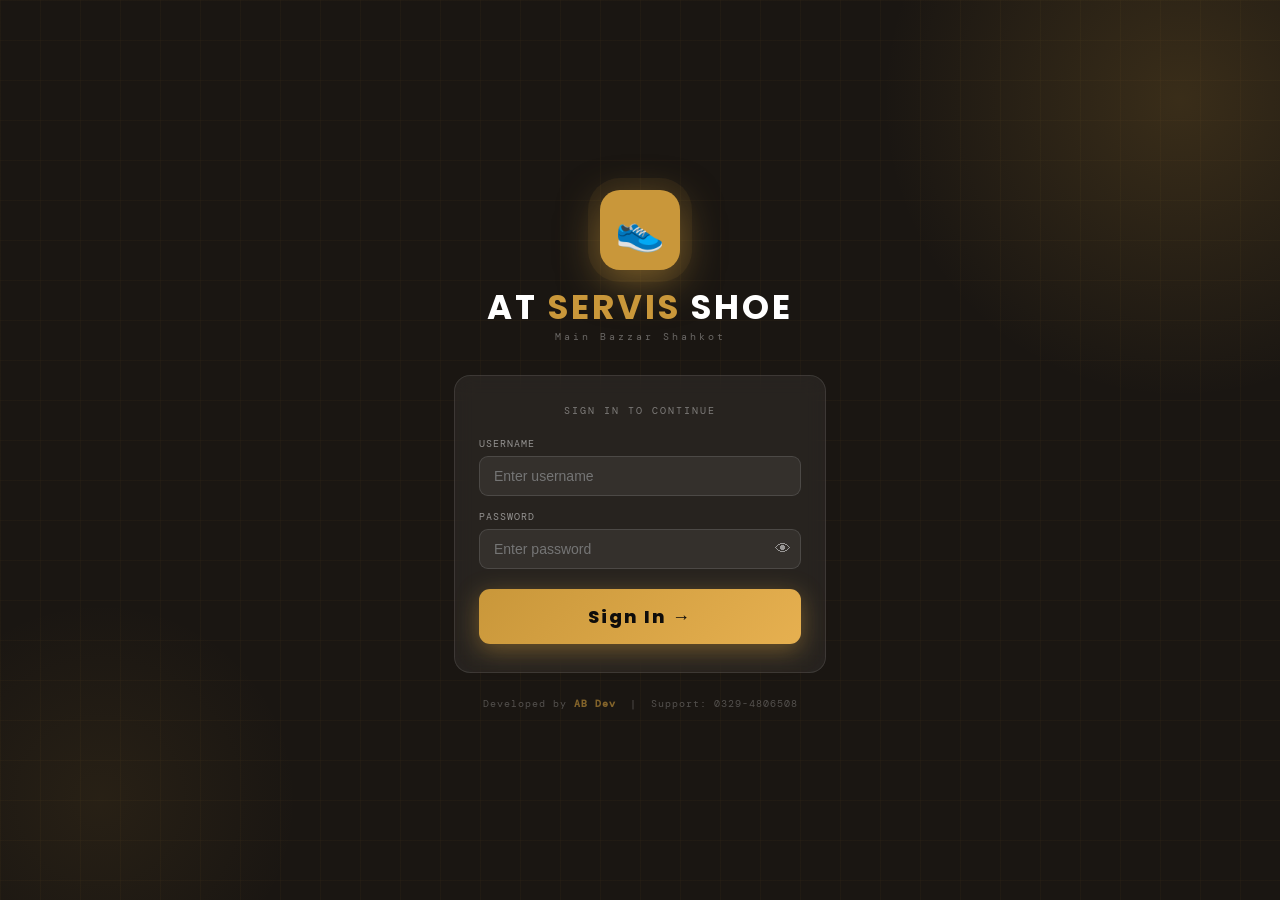
==== commit 57a00173: "Add files via upload" ====
--- a/index.html.html
+++ b/index.html.html
@@ -61,7 +61,7 @@
   .rcpt-pay-info *{color:#000!important;}
   .rpi-ttl{border-bottom:1px dashed #ccc!important;padding-bottom:5px;margin-bottom:6px;font-size:8px;letter-spacing:2px;}
   .rpi-jc,.rpi-ep,.rpi-bk{color:#000!important;font-weight:bold;}
-  .rcpt-footer{border-top:1px dashed #000!important;padding:10px 14px;text-align:center;font-size:9px;color:#444!important;line-height:1.8;}
+  .rcpt-footer{border-top:1px dashed #000!important;padding:10px 14px;text-align:center;font-size:11px;color:#000!important;font-weight:600;line-height:1.9;}
   .rcpt-designer{font-size:8px;color:#888!important;text-align:center;padding-bottom:8px;}
   .rcpt-designer b{color:#000!important;}
 }
@@ -608,34 +608,38 @@
   <div class="login-bg"></div>
   <div class="login-grid"></div>
   <div style="position:relative;z-index:1;display:flex;flex-direction:column;align-items:center;justify-content:center;width:100%;max-width:420px;padding:32px 24px;text-align:center;margin:auto;">
-    <div style="width:80px;height:80px;background:var(--gold);border-radius:20px;display:flex;align-items:center;justify-content:center;font-size:40px;margin-bottom:20px;box-shadow:0 12px 40px rgba(252,219,50,0.5),0 0 0 12px rgba(252,219,50,0.08);animation:iconPulse 3s ease-in-out infinite;">👟</div>
+    <div style="width:80px;height:80px;background:var(--gold);border-radius:20px;display:flex;align-items:center;justify-content:center;font-size:40px;margin-bottom:20px;box-shadow:0 12px 40px rgba(201,151,58,0.5),0 0 0 12px rgba(201,151,58,0.08);animation:iconPulse 3s ease-in-out infinite;">👟</div>
     <div style="font-family:'Poppins',sans-serif;font-size:34px;font-weight:700;letter-spacing:3px;color:#fff;line-height:1;">AT <span style="color:var(--gold);">SERVIS</span> SHOE</div>
     <div style="font-family:'DM Mono',monospace;font-size:10px;color:rgba(255,255,255,0.35);letter-spacing:3px;margin-top:6px;">Main Bazzar Shahkot</div>
     <!-- Login Card -->
-    <div style="width:100%;margin-top:32px;background:var(--surface);border:1px solid var(--border);border-radius:16px;padding:28px 24px;text-align:left;">
-      <div style="font-family:'DM Mono',monospace;font-size:10px;color:var(--muted);letter-spacing:2px;margin-bottom:20px;text-align:center;">SIGN IN TO CONTINUE</div>
+    <div style="width:100%;margin-top:32px;background:rgba(255,255,255,0.06);border:1px solid rgba(255,255,255,0.1);border-radius:16px;padding:28px 24px;text-align:left;backdrop-filter:blur(10px);">
+      <div style="font-family:'DM Mono',monospace;font-size:10px;color:rgba(255,255,255,0.4);letter-spacing:2px;margin-bottom:20px;text-align:center;">SIGN IN TO CONTINUE</div>
       <!-- Username -->
       <div style="margin-bottom:14px;">
-        <label style="font-family:'DM Mono',monospace;font-size:10px;color:var(--muted);letter-spacing:1px;display:block;margin-bottom:6px;">USERNAME</label>
+        <label style="font-family:'DM Mono',monospace;font-size:10px;color:rgba(255,255,255,0.5);letter-spacing:1px;display:block;margin-bottom:6px;">USERNAME</label>
         <input id="loginUser" type="text" placeholder="Enter username" autocomplete="username"
-          style="width:100%;padding:11px 14px;border-radius:9px;border:1px solid var(--border);background:var(--bg);color:var(--text);font-size:14px;box-sizing:border-box;outline:none;"
+          style="width:100%;padding:11px 14px;border-radius:9px;border:1px solid rgba(255,255,255,0.12);background:rgba(255,255,255,0.06);color:#fff;font-size:14px;box-sizing:border-box;outline:none;"
           onkeydown="if(event.key==='Enter')document.getElementById('loginPass').focus()">
       </div>
       <!-- Password -->
       <div style="margin-bottom:20px;">
-        <label style="font-family:'DM Mono',monospace;font-size:10px;color:var(--muted);letter-spacing:1px;display:block;margin-bottom:6px;">PASSWORD</label>
+        <label style="font-family:'DM Mono',monospace;font-size:10px;color:rgba(255,255,255,0.5);letter-spacing:1px;display:block;margin-bottom:6px;">PASSWORD</label>
         <div style="position:relative;">
           <input id="loginPass" type="password" placeholder="Enter password" autocomplete="current-password"
-            style="width:100%;padding:11px 14px;border-radius:9px;border:1px solid var(--border);background:var(--bg);color:var(--text);font-size:14px;box-sizing:border-box;outline:none;"
+            style="width:100%;padding:11px 14px;border-radius:9px;border:1px solid rgba(255,255,255,0.12);background:rgba(255,255,255,0.06);color:#fff;font-size:14px;box-sizing:border-box;outline:none;"
             onkeydown="if(event.key==='Enter')doLogin()">
           <button onclick="const p=document.getElementById('loginPass');p.type=p.type==='password'?'text':'password';this.textContent=p.type==='password'?'👁':'🙈';"
-            style="position:absolute;right:10px;top:50%;transform:translateY(-50%);background:none;border:none;cursor:pointer;font-size:14px;">👁</button>
+            style="position:absolute;right:10px;top:50%;transform:translateY(-50%);background:none;border:none;cursor:pointer;font-size:16px;color:rgba(255,255,255,0.5);">👁</button>
         </div>
       </div>
       <!-- Error -->
-      <div id="loginError" style="display:none;font-family:'DM Mono',monospace;font-size:10px;color:var(--rust);background:rgba(168,66,50,0.1);border:1px solid rgba(168,66,50,0.25);border-radius:7px;padding:8px 12px;margin-bottom:14px;text-align:center;">❌ Invalid username or password</div>
+      <div id="loginError" style="display:none;font-family:'DM Mono',monospace;font-size:10px;color:#ff8080;background:rgba(168,66,50,0.2);border:1px solid rgba(168,66,50,0.4);border-radius:7px;padding:8px 12px;margin-bottom:14px;text-align:center;">❌ Invalid username or password</div>
       <!-- Submit -->
-      <button onclick="doLogin()" style="width:100%;padding:14px;border:none;border-radius:11px;background:linear-gradient(135deg,var(--gold),#E6B050);color:#0F0D0B;font-family:'Poppins',sans-serif;font-size:18px;font-weight:700;letter-spacing:2px;cursor:pointer;box-shadow:0 6px 24px rgba(252,219,50,0.4);transition:all 0.2s;" onmouseover="this.style.opacity='0.9'" onmouseout="this.style.opacity='1'">Sign In →</button>
+      <button onclick="doLogin()" style="width:100%;padding:14px;border:none;border-radius:11px;background:linear-gradient(135deg,var(--gold),#E6B050);color:#0F0D0B;font-family:'Poppins',sans-serif;font-size:18px;font-weight:800;letter-spacing:2px;cursor:pointer;box-shadow:0 6px 24px rgba(201,151,58,0.45);transition:all 0.2s;" onmouseover="this.style.opacity='0.9'" onmouseout="this.style.opacity='1'">Sign In →</button>
+    </div>
+    <!-- Credit — inside centered container -->
+    <div style="margin-top:24px;font-family:'DM Mono',monospace;font-size:10px;color:rgba(255,255,255,0.25);letter-spacing:1px;text-align:center;">
+      Developed by <span style="color:rgba(201,151,58,0.6);font-weight:600;">AB Dev</span> &nbsp;|&nbsp; Support: 0329-4806508
     </div>
   </div>
 </div>
@@ -660,6 +664,7 @@
   </div>
   <div class="header-right">
     <div class="header-date" id="date-display"></div>
+    <div style="font-family:'DM Mono',monospace;font-size:8px;color:var(--muted);display:none;" class="header-date">AB Dev | 0329-4806508</div>
     <button id="themeToggleBtn" onclick="toggleTheme()" title="Switch theme" style="display:flex;align-items:center;justify-content:center;width:28px;height:28px;border-radius:7px;border:1px solid rgba(255,255,255,0.12);background:rgba(255,255,255,0.06);color:var(--gold);cursor:pointer;font-size:13px;flex-shrink:0;">🌙</button>
     <div style="display:flex;align-items:center;gap:6px;padding:4px 10px;background:rgba(201,151,58,0.08);border:1px solid rgba(201,151,58,0.2);border-radius:8px;">
       <div id="userAvatar" class="user-avatar ua-admin" style="width:22px;height:22px;border-radius:5px;font-size:10px;display:flex;align-items:center;justify-content:center;font-weight:700;">A</div>
@@ -1266,7 +1271,7 @@
         <div class="rpi-row" style="align-items:flex-start;"><span class="rpi-lbl rpi-ep">📲 EasyPaisa</span><span class="rpi-val-blk"><span>Zahid Majeed</span><span>0300-4340173</span></span></div>
       </div>
     </div>
-    <div class="rcpt-footer">Thank you for shopping with us!<br>Exchange within 7 days with receipt.<br>اے ٹی سروس شو — آپ کا اعتماد، ہماری ترجیح</div>
+    <div class="rcpt-footer">Thank you for shopping with us!<br>Exchange within 7 days with receipt.<br>اے ٹی سروس شو — آپ کا اعتماد، ہماری ترجیح<br><span style="font-size:11px;font-weight:700;color:#000;display:block;line-height:1.7;">Developed by AB Dev<br>Support: 0329-4806508</span></div>
     <div class="rcpt-designer"><b></b></div>
     <div class="rcpt-actions">
       <button class="rcpt-btn rb-print" onclick="printReceipt()">🖨️ Print</button>
@@ -2598,7 +2603,7 @@
   const itemsHTML=s.items.map(i=>'<div class="r-item-row"><div class="r-item-l"><span class="r-item-q">'+i.qty+'×</span><span>'+i.emoji+' '+i.name+(i.size?' (Size '+i.size+')':'')+'</span></div><span>'+rs(i.price*i.qty)+'</span></div>').join('');
   const pLabel={'cash':'Cash','easypaisa':'EasyPaisa','jazzcash':'JazzCash'}[s.payMethod]||s.payMethod;
   const printCSS=`@page{size:80mm auto;margin:0;}*{margin:0;padding:0;box-sizing:border-box;-webkit-print-color-adjust:exact!important;print-color-adjust:exact!important;}html,body{height:auto!important;overflow:visible!important;}body{font-family:'Courier New',Courier,monospace;background:var(--card);color:#000;font-size:12px;font-weight:700;width:80mm;-webkit-font-smoothing:antialiased;}.cut-line{text-align:center;font-size:11px;letter-spacing:1px;padding:6px 0 2px;color:#000;font-weight:700;}.cut-line-end{text-align:center;font-size:11px;letter-spacing:1px;padding:6px 0 14px;color:#000;font-weight:700;}.head{background:var(--card);color:#000;padding:14px 14px 12px;text-align:center;border-bottom:3px solid #000;}.logo{font-size:22px;font-weight:700;letter-spacing:4px;}.tag{font-size:12px;color:#000;margin-top:6px;line-height:2;font-weight:700;letter-spacing:0.5px;}.body{padding:10px 14px;}.div{border-top:2px dashed #000;margin:8px 0;}.lbl{font-size:10px;color:#000;font-weight:700;}.cust{font-size:14px;font-weight:700;text-transform:uppercase;letter-spacing:0.5px;}.r-item-row{display:flex;justify-content:space-between;font-size:11.5px;margin-bottom:5px;font-weight:700;}.r-item-l{display:flex;gap:4px;flex:1;}.r-item-q{color:#000;min-width:18px;font-weight:700;}.tot{display:flex;justify-content:space-between;font-size:11.5px;color:#000;margin-bottom:3px;font-weight:700;}.grand{display:flex;justify-content:space-between;align-items:center;font-size:18px;font-weight:700;margin:9px 0 8px;padding:9px 10px;background:#000;color:#fff;letter-spacing:0.5px;}.pay{font-size:10.5px;color:#000;font-weight:700;text-align:center;border:2px solid #000;padding:5px 0;margin-top:2px;letter-spacing:2px;text-transform:uppercase;}.info{border:2px dashed #000;padding:8px 9px;margin-top:10px;}.info-ttl{font-size:9.5px;color:#000;letter-spacing:3px;text-transform:uppercase;text-align:center;border-bottom:2px solid #000;padding-bottom:5px;margin-bottom:6px;font-weight:700;}.info-row{display:flex;justify-content:space-between;font-size:10.5px;margin-bottom:5px;font-weight:700;}.info-row b{color:#000;}.foot{text-align:center;border-top:2px dashed #000;padding:10px 12px 6px;font-size:10.5px;color:#000;line-height:1.9;font-weight:700;margin-top:6px;}.des{text-align:center;font-size:9px;color:#000;padding:4px 12px 4px;font-weight:700;}`;
-  const body=`<div class="cut-line">✂ - - - - - - - - - - - - - - - - - - - - - - - -</div><div class="head"><div class="logo">AT SERVIS SHOE</div><div class="tag">📍 Main Bazzar Shahkot<br>📞 0300-4340173</div></div><div class="body"><div class="lbl">${d.toLocaleDateString('en-PK')} · ${d.toLocaleTimeString()} · #SC-${s.billNo}</div><div class="cust">${s.customer}</div>${s.phone?'<div class="lbl">📞 '+s.phone+'</div>':''}<div class="div"></div>${itemsHTML}<div class="div"></div><div class="tot"><span>Subtotal</span><span>${rs(s.subtotal)}</span></div>${s.discountAmt>0?'<div class="tot"><span>Discount</span><span>− '+rs(s.discountAmt)+'</span></div>':''}<div class="grand"><span>Total</span><span>${rs(s.total)}</span></div><div class="pay">Payment: ${pLabel}</div><div class="info"><div class="info-ttl">Payment Accounts</div><div class="info-row"><b>🎵 JazzCash</b><span style="text-align:right;display:flex;flex-direction:column;">Zahid Majeed<br>0300-4340173</span></div><div class="info-row"><b>📲 EasyPaisa</b><span style="text-align:right;display:flex;flex-direction:column;">Zahid Majeed<br>0300-4340173</span></div></div></div><div class="foot">Thank you for shopping with us!<br>Exchange within 7 days with receipt.<br>اے ٹی سروس شو — آپ کا اعتماد، ہماری ترجیح</div><div class="des"> <b></b></div><div class="cut-line-end">- - - - - - - - - - - - - - - - - - - - - - - - -</div>`;
+  const body=`<div class="cut-line">✂ - - - - - - - - - - - - - - - - - - - - - - - -</div><div class="head"><div class="logo">AT SERVIS SHOE</div><div class="tag">📍 Main Bazzar Shahkot<br>📞 0300-4340173</div></div><div class="body"><div class="lbl">${d.toLocaleDateString('en-PK')} · ${d.toLocaleTimeString()} · #SC-${s.billNo}</div><div class="cust">${s.customer}</div>${s.phone?'<div class="lbl">📞 '+s.phone+'</div>':''}<div class="div"></div>${itemsHTML}<div class="div"></div><div class="tot"><span>Subtotal</span><span>${rs(s.subtotal)}</span></div>${s.discountAmt>0?'<div class="tot"><span>Discount</span><span>− '+rs(s.discountAmt)+'</span></div>':''}<div class="grand"><span>Total</span><span>${rs(s.total)}</span></div><div class="pay">Payment: ${pLabel}</div><div class="info"><div class="info-ttl">Payment Accounts</div><div class="info-row"><b>🎵 JazzCash</b><span style="text-align:right;display:flex;flex-direction:column;">Zahid Majeed<br>0300-4340173</span></div><div class="info-row"><b>📲 EasyPaisa</b><span style="text-align:right;display:flex;flex-direction:column;">Zahid Majeed<br>0300-4340173</span></div></div></div><div class="foot">Thank you for shopping with us!<br>Exchange within 7 days with receipt.<br>اے ٹی سروس شو — آپ کا اعتماد، ہماری ترجیح</div><div class="des" style="font-size:11px;font-weight:700;text-align:center;color:#000;margin-top:6px;border-top:1px dashed #000;padding-top:6px;line-height:1.7;">Developed by AB Dev<br>Support: 0329-4806508</div><div class="cut-line-end">- - - - - - - - - - - - - - - - - - - - - - - - -</div>`;
   const win=window.open('','_blank','width=380,height=1400');
   win.document.write('<!DOCTYPE html><html><head><meta charset="UTF-8"><title>Reprint #SC-'+s.billNo+'</title><style>'+printCSS+'</style></head><body>'+body+'</body></html>');
   win.document.close();
@@ -3218,6 +3223,7 @@
 </script>
 <!-- ══ BOTTOM NAV (mobile) ══ -->
 <nav class="bottom-nav" id="bottomNav">
+  <div style="text-align:center;font-family:'DM Mono',monospace;font-size:8px;color:var(--muted);padding:3px 0 0;letter-spacing:0.5px;">Developed by AB Dev | Support: 0329-4806508</div>
   <div class="bottom-nav-row">
     <button class="bn-item active" id="bn-billing" onclick="switchPage('billing',null,'billing')">
       <span class="bn-icon">🧾</span><span class="bn-label">Billing</span>
